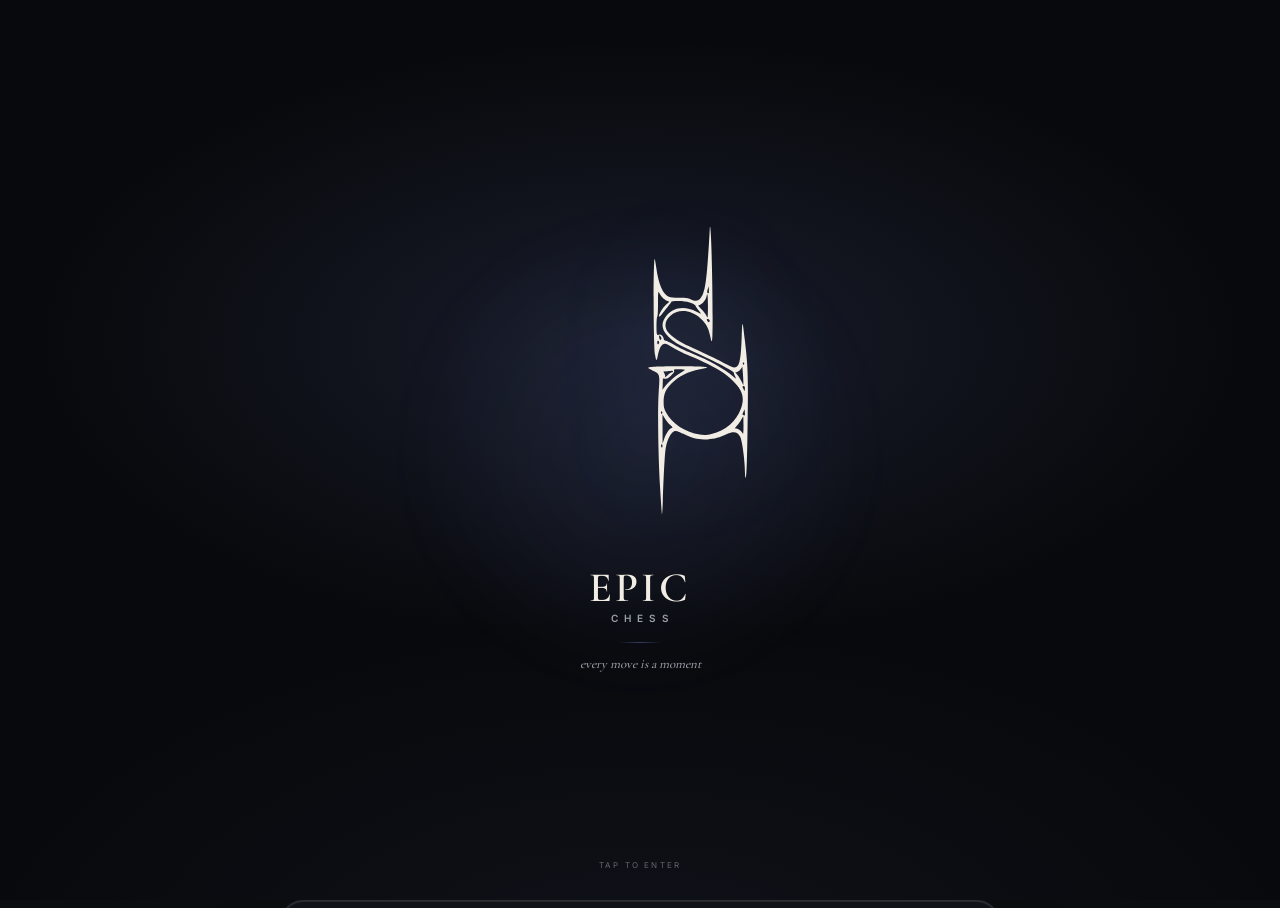
==== dist/agent-chess.html @ 85e79768 "EPIC Chess: Vitrine Glass stage, defensive WebView, repo-source CI" ====
<!doctype html>
<html lang="en" data-board="vitrine">
<head>
<meta charset="utf-8">
<meta name="viewport" content="width=device-width, initial-scale=1, viewport-fit=cover, user-scalable=no">
<meta name="theme-color" content="#0b0d10">
<meta name="description" content="EPIC Chess — a cinematic chess stage.">
<title>EPIC Chess</title>
<link rel="icon" href="data:image/svg+xml,%3Csvg xmlns='http://www.w3.org/2000/svg' viewBox='0 0 64 64'%3E%3Crect width='64' height='64' rx='16' fill='%230b0d10'/%3E%3Cpath d='M44 8c-8-2-15 2-19 9l-4 8-7 4c-3 2-4 6-2 9l3 5 6-2 1 10h8l-1-8 6 3 4 5h8l-3-11c5-4 8-10 7-17L49 9z' fill='%238aa2ff'/%3E%3C/svg%3E">
<style>
/* Agent Chess — Vitrine Glass
 * A cinematic chess stage. The board is content; everything else is glass
 * instrumentation floating above it. No wood-and-felt skeuomorphism.
 */
/* Self-hosted variable fonts — works offline inside the APK WebView. */
@font-face {
  font-family: 'Cormorant Garamond';
  font-style: normal;
  font-weight: 500 700;
  font-display: swap;
  src: url('[data-uri]') format('woff2');
}
@font-face {
  font-family: 'Inter';
  font-style: normal;
  font-weight: 400 700;
  font-display: swap;
  src: url('[data-uri]') format('woff2');
}

:root {
  --base: #0b0d10;
  --surface: #15181d;
  --elevated: #1e2229;
  --pearl: #f2ede4;
  --muted: #9aa0a8;
  --accent: #8aa2ff;
  --accent-soft: rgba(138, 162, 255, 0.16);
  --accent-line: rgba(138, 162, 255, 0.34);
  --board-light: #d8d4cb;
  --board-dark: #2b3038;
  --piece-shadow: rgba(0, 0, 0, 0.45);
  --glass: rgba(24, 28, 35, 0.62);
  --glass-line: rgba(255, 255, 255, 0.09);
  --glass-hi: rgba(255, 255, 255, 0.16);
  --sans: 'Inter', system-ui, -apple-system, 'Segoe UI', sans-serif;
  --serif: 'Cormorant Garamond', Georgia, 'Times New Roman', serif;
  --sp: 8px;
  --r: 14px;
  --ease-glass: cubic-bezier(0.2, 0.8, 0.2, 1);
  --ease-piece: cubic-bezier(0.22, 0.61, 0.36, 1);
  --ease-cam: cubic-bezier(0.65, 0, 0.35, 1);
  --safe-t: env(safe-area-inset-top, 0px);
  --safe-b: env(safe-area-inset-bottom, 0px);
}

[data-board='obsidian'] {
  --base: #080a0c;
  --surface: #12151a;
  --elevated: #1b2027;
  --accent: #d8c39a;
  --accent-soft: rgba(216, 195, 154, 0.14);
  --accent-line: rgba(216, 195, 154, 0.32);
  --board-light: #cfc6b4;
  --board-dark: #242a30;
}

[data-board='aurora'] {
  --base: #080d0f;
  --surface: #111a1b;
  --elevated: #182425;
  --accent: #7fd8c4;
  --accent-soft: rgba(127, 216, 196, 0.14);
  --accent-line: rgba(127, 216, 196, 0.32);
  --board-light: #cfd4c8;
  --board-dark: #203034;
}

* { box-sizing: border-box; }
[hidden] { display: none !important; }

html, body { height: 100%; }

body {
  margin: 0;
  min-height: 100svh;
  background: var(--base);
  color: var(--pearl);
  font-family: var(--sans);
  font-size: 14px;
  line-height: 1.45;
  -webkit-font-smoothing: antialiased;
  -webkit-tap-highlight-color: transparent;
  overflow-x: hidden;
}

button { font: inherit; color: inherit; cursor: pointer; }

button:focus-visible,
[role='gridcell']:focus-visible {
  outline: 2px solid var(--accent);
  outline-offset: 2px;
}

/* ------------------------------------------------------------ atmosphere */

.ambient {
  position: fixed;
  inset: 0;
  z-index: 0;
  pointer-events: none;
  background:
    radial-gradient(80% 55% at 50% -10%, var(--accent-soft), transparent 70%),
    radial-gradient(60% 50% at 85% 100%, rgba(138, 162, 255, 0.07), transparent 70%),
    linear-gradient(180deg, var(--base), #080a0c 70%);
}

.vitrine-grain {
  position: fixed;
  inset: 0;
  z-index: 1;
  pointer-events: none;
  opacity: 0.16;
  background-image: url("data:image/svg+xml,%3Csvg xmlns='http://www.w3.org/2000/svg' width='160' height='160'%3E%3Cfilter id='n'%3E%3CfeTurbulence type='fractalNoise' baseFrequency='.9' numOctaves='3' stitchTiles='stitch'/%3E%3C/filter%3E%3Crect width='160' height='160' filter='url(%23n)' opacity='.22'/%3E%3C/svg%3E");
  mix-blend-mode: soft-light;
}

.embers { position: fixed; inset: 0; z-index: 2; overflow: hidden; pointer-events: none; }
.embers i {
  position: absolute;
  bottom: -14px;
  width: 2px;
  height: 2px;
  border-radius: 50%;
  background: var(--accent);
  box-shadow: 0 0 10px 2px var(--accent-soft);
  opacity: 0;
  animation: ember-rise linear infinite;
}
@keyframes ember-rise {
  0% { opacity: 0; transform: translate3d(0, 0, 0) scale(0.5); }
  14% { opacity: 0.6; }
  72% { opacity: 0.3; }
  100% { opacity: 0; transform: translate3d(var(--drift, 24px), -104vh, 0) scale(1.2); }
}

/* ------------------------------------------------------------------ shell */

.shell {
  position: relative;
  z-index: 3;
  width: 100%;
  max-width: 720px;
  min-height: 100svh;
  margin: 0 auto;
  padding: calc(var(--safe-t) + 10px) 12px calc(var(--safe-b) + 14px);
  display: flex;
  flex-direction: column;
  gap: 10px;
}

.topbar {
  display: flex;
  align-items: center;
  justify-content: space-between;
  min-height: 34px;
}

.brand { display: flex; align-items: center; gap: 8px; opacity: 0.9; }
.brand-mark { width: 20px; height: 20px; fill: var(--accent); filter: drop-shadow(0 0 8px var(--accent-soft)); }
.brand span {
  font-family: var(--serif);
  font-size: 15px;
  font-weight: 600;
  letter-spacing: 0.16em;
}
.brand em { font-style: normal; color: var(--accent); }

.top-actions { display: flex; gap: 6px; }

.icon-btn {
  width: 36px;
  height: 36px;
  display: grid;
  place-items: center;
  border-radius: 12px;
  border: 1px solid var(--glass-line);
  background: var(--glass);
  backdrop-filter: blur(18px) saturate(120%);
  -webkit-backdrop-filter: blur(18px) saturate(120%);
  transition: border-color 0.2s var(--ease-glass), transform 0.12s var(--ease-glass);
}
.icon-btn:active { transform: scale(0.94); }
.icon-btn svg { width: 18px; height: 18px; fill: none; stroke: currentColor; stroke-width: 1.6; stroke-linecap: round; stroke-linejoin: round; }
.icon-btn svg path:first-child { fill: currentColor; stroke: none; }
.icon-btn.off { color: var(--muted); }
.icon-btn.off .wave { display: none; }

.layout {
  display: flex;
  flex: 1;
  flex-direction: column;
  justify-content: center;
  gap: 10px;
}
.play { display: flex; flex-direction: column; gap: 8px; min-width: 0; }

/* ------------------------------------------------------------ player bars */

.player-bar {
  display: flex;
  align-items: center;
  gap: 9px;
  min-height: 42px;
  padding: 5px 10px;
  border-radius: 14px;
  border: 1px solid var(--glass-line);
  background: var(--glass);
  backdrop-filter: blur(18px) saturate(120%);
  -webkit-backdrop-filter: blur(18px) saturate(120%);
  box-shadow: inset 0 1px 0 var(--glass-hi), 0 8px 24px -18px #000;
}

.avatar {
  width: 28px;
  height: 28px;
  flex: none;
  display: grid;
  place-items: center;
  border-radius: 9px;
  border: 1px solid var(--accent-line);
  background: var(--accent-soft);
  color: var(--accent);
  font-size: 9px;
  font-weight: 700;
  letter-spacing: 0.06em;
}
.avatar.human { border-color: var(--glass-hi); background: rgba(255, 255, 255, 0.05); color: var(--pearl); }

.who { display: flex; flex-direction: column; line-height: 1.2; min-width: 0; }
.who .name { font-size: 12px; font-weight: 600; }
.who .sub { font-size: 10px; color: var(--muted); font-variant-numeric: tabular-nums; }

.captured { display: flex; gap: 2px; margin-left: auto; min-width: 0; }
.captured img { width: 14px; height: 14px; opacity: 0.78; filter: grayscale(0.4); }
.material { font-size: 11px; font-variant-numeric: tabular-nums; color: var(--muted); min-width: 18px; text-align: right; }

/* ------------------------------------------------------------ board stage */

.board-stage {
  position: relative;
  width: 100%;
  aspect-ratio: 1;
  isolation: isolate;
  border-radius: 20px;
  transform-origin: center center;
  transition: transform 520ms var(--ease-cam), filter 520ms var(--ease-cam);
}
.board-stage.pov {
  transform: scale(1.055);
  filter: drop-shadow(0 0 34px var(--accent-soft));
}

.board-plinth {
  position: absolute;
  inset: -8px;
  z-index: -1;
  border-radius: 26px;
  background: linear-gradient(155deg, rgba(255, 255, 255, 0.06), rgba(0, 0, 0, 0.5));
  border: 1px solid var(--glass-line);
  box-shadow:
    inset 0 1px 0 var(--glass-hi),
    0 26px 60px -28px rgba(0, 0, 0, 0.95),
    0 0 90px -50px var(--accent);
}

.board {
  position: absolute;
  inset: 0;
  z-index: 1;
  border-radius: 14px;
  overflow: hidden;
  background: var(--board-dark);
  box-shadow:
    inset 0 0 0 1px rgba(255, 255, 255, 0.07),
    inset 0 8px 24px -14px rgba(0, 0, 0, 0.7);
  touch-action: none;
  user-select: none;
}

.squares, .pieces { position: absolute; inset: 0; }
.pieces { z-index: 2; pointer-events: none; }

.sq {
  position: absolute;
  top: calc((var(--row, 0)) * 12.5%);
  left: 0;
  width: 12.5%;
  height: 12.5%;
  display: grid;
  place-items: center;
}
/* board.js appends squares in visual order; layout via flex-free absolute grid */
.squares { display: grid; grid-template-columns: repeat(8, 1fr); grid-template-rows: repeat(8, 1fr); }
.sq { position: relative; top: auto; left: auto; width: 100%; height: 100%; }

.sq.light { background: var(--board-light); }
.sq.dark { background: var(--board-dark); }
.sq.light, .sq.dark { box-shadow: inset 0 0 0 0.5px rgba(0, 0, 0, 0.08); }

.sq .coord {
  position: absolute;
  font-size: clamp(7px, 2vw, 10px);
  font-weight: 600;
  font-variant-numeric: tabular-nums;
  letter-spacing: 0.02em;
  opacity: 0.62;
  pointer-events: none;
}
.sq.light .coord { color: #3b4148; }
.sq.dark .coord { color: #d8d4cb; }
.coord-file { bottom: 3px; right: 4px; }
.coord-rank { top: 3px; left: 4px; }
.board.no-coords .coord { display: none; }

.sq.last::after {
  content: '';
  position: absolute;
  inset: 0;
  background: var(--accent-soft);
  box-shadow: inset 0 0 0 1px var(--accent-line);
}
.sq.selected::after {
  content: '';
  position: absolute;
  inset: 5%;
  border-radius: 6px;
  background: rgba(138, 162, 255, 0.22);
  box-shadow: inset 0 0 0 1.5px var(--accent), 0 0 20px var(--accent-soft);
}
.sq.target::before {
  content: '';
  position: absolute;
  width: 26%;
  height: 26%;
  border-radius: 50%;
  background: rgba(138, 162, 255, 0.55);
  box-shadow: 0 0 14px var(--accent-soft);
}
.sq.target.capture::before {
  width: 78%;
  height: 78%;
  border-radius: 50%;
  background: transparent;
  box-shadow: inset 0 0 0 3px rgba(138, 162, 255, 0.7);
}
.sq.check::after {
  content: '';
  position: absolute;
  inset: 0;
  background: radial-gradient(circle, rgba(229, 72, 77, 0.72), rgba(229, 72, 77, 0.12) 70%);
  animation: check-pulse 1.1s ease-in-out infinite alternate;
}
@keyframes check-pulse { from { opacity: 0.55; } to { opacity: 1; } }
.sq.hint::before {
  content: '';
  position: absolute;
  inset: 2%;
  border-radius: 8px;
  box-shadow: inset 0 0 0 2px rgba(242, 237, 228, 0.68);
  animation: hint-glow 1.4s ease-in-out infinite alternate;
}
@keyframes hint-glow { from { opacity: 0.3; } to { opacity: 1; } }

.piece {
  position: absolute;
  top: 0;
  left: 0;
  width: 12.5%;
  height: 12.5%;
  display: grid;
  place-items: center;
  transform: translate(calc(var(--x) * 100%), calc(var(--y) * 100%));
  transition: transform 620ms var(--ease-piece);
  will-change: transform;
  pointer-events: none;
}
.piece img {
  width: 92%;
  height: 92%;
  object-fit: contain;
  filter: drop-shadow(0 7px 9px var(--piece-shadow));
  transition: filter 620ms var(--ease-piece), transform 620ms var(--ease-piece);
}
.piece.black img { filter: drop-shadow(0 7px 9px var(--piece-shadow)) brightness(0.92); }
.board.interactive .piece { pointer-events: none; }
.piece.dragging {
  transition: none;
  transform: translate(calc(var(--x) * 100%), calc(var(--y) * 100%)) scale(1.16);
  z-index: 10;
}
.piece.dragging img { filter: drop-shadow(0 18px 20px rgba(0, 0, 0, 0.7)) brightness(1.12); }
.board.dragging { cursor: grabbing; }

.board-shine {
  position: absolute;
  inset: 0;
  z-index: 5;
  pointer-events: none;
  border-radius: 14px;
  background: linear-gradient(145deg, rgba(255, 255, 255, 0.07), transparent 34%, transparent 68%, rgba(0, 0, 0, 0.16));
  box-shadow: inset 0 1px 0 rgba(255, 255, 255, 0.12);
}

/* -------------------------------------------------------- cinematic layer */

.speedlines {
  position: absolute;
  inset: -30%;
  z-index: 7;
  pointer-events: none;
  opacity: 0;
  background: repeating-conic-gradient(from 0deg at 50% 50%,
    transparent 0deg 3deg, rgba(255, 255, 255, 0.13) 3.4deg 3.8deg, transparent 4.2deg 8deg);
  mask-image: radial-gradient(circle, transparent 26%, #000 60%, transparent 78%);
  -webkit-mask-image: radial-gradient(circle, transparent 26%, #000 60%, transparent 78%);
}
.board-stage.fx-speed .speedlines { animation: speed-lines 420ms var(--ease-cam) both; }
@keyframes speed-lines {
  0% { opacity: 0; transform: scale(1.5) rotate(-6deg); }
  22% { opacity: 0.85; }
  100% { opacity: 0; transform: scale(1) rotate(0deg); }
}

.impact {
  position: absolute;
  inset: 0;
  z-index: 8;
  pointer-events: none;
  opacity: 0;
  border-radius: 14px;
  background: #fff;
  mix-blend-mode: difference;
}
.board-stage.fx-impact .impact { animation: impact-frame 190ms steps(1) both; }
@keyframes impact-frame {
  0% { opacity: 0; }
  8% { opacity: 1; }
  20% { opacity: 1; }
  28% { opacity: 0; }
  100% { opacity: 0; }
}

.pov-lens {
  position: absolute;
  inset: 0;
  z-index: 6;
  pointer-events: none;
  opacity: 0;
  border-radius: 14px;
  box-shadow: inset 0 0 90px 22px rgba(8, 10, 12, 0.78);
  transition: opacity 420ms var(--ease-cam);
}
.board-stage.pov .pov-lens { opacity: 1; }
.pov-arrow {
  position: absolute;
  left: 50%;
  bottom: 12%;
  width: 20px;
  height: 20px;
  border-right: 2px solid var(--accent);
  border-bottom: 2px solid var(--accent);
  transform: translateX(-50%) rotate(var(--pov-angle, 45deg));
  opacity: 0;
  filter: drop-shadow(0 0 8px var(--accent));
}
.board-stage.pov .pov-arrow { animation: pov-arrow 1.4s ease-in-out infinite; }
@keyframes pov-arrow {
  0%, 100% { opacity: 0; transform: translate(-50%, 6px) rotate(var(--pov-angle, 45deg)); }
  50% { opacity: 0.9; transform: translate(-50%, 0) rotate(var(--pov-angle, 45deg)); }
}

.board-stage.fx-shake { animation: fx-shake 300ms cubic-bezier(0.36, 0.07, 0.19, 0.97); }
@keyframes fx-shake {
  10%, 90% { transform: translate3d(calc(var(--shake, 6px) * -0.3), 1px, 0); }
  20%, 80% { transform: translate3d(calc(var(--shake, 6px) * 0.5), -2px, 0); }
  30%, 50%, 70% { transform: translate3d(calc(var(--shake, 6px) * -0.75), 2px, 0); }
  40%, 60% { transform: translate3d(var(--shake, 6px), -1px, 0); }
}

.board-stage::after {
  content: '';
  position: absolute;
  inset: 0;
  z-index: 9;
  pointer-events: none;
  border-radius: 14px;
  opacity: 0;
}
.board-stage.fx-flash::after {
  background: radial-gradient(circle at 50% 50%, rgba(242, 237, 228, 0.44), rgba(138, 162, 255, 0.14) 48%, transparent 74%);
  animation: fx-flash 460ms ease-out;
}
.board-stage.fx-flash-red::after {
  background: radial-gradient(circle at 50% 50%, rgba(229, 72, 77, 0.34), rgba(229, 72, 77, 0.1) 52%, transparent 78%);
  animation: fx-flash 520ms ease-out;
}
@keyframes fx-flash { 0% { opacity: 0.92; } 100% { opacity: 0; } }

.fx-canvas { position: absolute; inset: 0; z-index: 8; pointer-events: none; }

.fx-stamp {
  position: absolute;
  left: 50%;
  top: 50%;
  z-index: 10;
  transform: translate(-50%, -50%);
  font-family: var(--serif);
  font-size: clamp(26px, 11vw, 66px);
  font-weight: 700;
  letter-spacing: 0.1em;
  color: #fff;
  text-shadow: 0 0 24px var(--accent), 0 0 60px rgba(138, 162, 255, 0.5), 0 8px 22px #000;
  pointer-events: none;
  white-space: nowrap;
  animation: fx-stamp 1.5s cubic-bezier(0.16, 0.9, 0.24, 1) forwards;
}
.fx-stamp.check { color: #ffd9d9; text-shadow: 0 0 24px #e5484d, 0 8px 22px #000; }
.fx-stamp.mate { font-size: clamp(22px, 8.8vw, 54px); }
@keyframes fx-stamp {
  0% { opacity: 0; transform: translate(-50%, -50%) scale(1.7); filter: blur(7px); }
  16% { opacity: 1; transform: translate(-50%, -50%) scale(0.96); filter: blur(0); }
  26% { transform: translate(-50%, -50%) scale(1.02); }
  72% { opacity: 1; }
  100% { opacity: 0; transform: translate(-50%, -54%) scale(1); }
}

.quip {
  position: absolute;
  left: 50%;
  bottom: 13px;
  z-index: 11;
  transform: translate(-50%, 8px);
  max-width: 84%;
  padding: 6px 12px;
  border-radius: 10px;
  border: 1px solid var(--glass-line);
  background: rgba(8, 10, 12, 0.76);
  backdrop-filter: blur(14px);
  -webkit-backdrop-filter: blur(14px);
  color: var(--pearl);
  font-family: var(--serif);
  font-style: italic;
  font-size: 13px;
  text-align: center;
  opacity: 0;
  pointer-events: none;
  transition: opacity 0.18s, transform 0.18s;
}
.quip.show { opacity: 1; transform: translate(-50%, 0); }

.subtitle-rail {
  position: fixed;
  left: 50%;
  bottom: calc(var(--safe-b) + 10px);
  z-index: 90;
  transform: translateX(-50%);
  width: min(92vw, 640px);
  min-height: 0;
  padding: 0;
  border-radius: 12px;
  text-align: center;
  font-family: var(--serif);
  font-size: 14px;
  letter-spacing: 0.01em;
  pointer-events: none;
  opacity: 0;
  transition: opacity 0.25s var(--ease-glass);
}
.subtitle-rail.show {
  opacity: 1;
  padding: 8px 14px;
  background: rgba(8, 10, 12, 0.8);
  border: 1px solid var(--glass-line);
  backdrop-filter: blur(18px);
  -webkit-backdrop-filter: blur(18px);
}

/* --------------------------------------------------------- status/control */

.status-row {
  display: flex;
  align-items: center;
  justify-content: space-between;
  gap: 8px;
  padding: 0 2px;
}
.status {
  font-family: var(--serif);
  font-size: 17px;
  font-weight: 600;
  letter-spacing: 0.01em;
}
.engine-chip {
  font-size: 10px;
  color: var(--muted);
  font-variant-numeric: tabular-nums;
  letter-spacing: 0.06em;
  text-transform: uppercase;
}

.controls {
  display: grid;
  grid-auto-flow: column;
  grid-auto-columns: 1fr;
  gap: 5px;
  padding: 5px;
  border-radius: 17px;
  border: 1px solid var(--glass-line);
  background: var(--glass);
  backdrop-filter: blur(18px) saturate(120%);
  -webkit-backdrop-filter: blur(18px) saturate(120%);
  box-shadow: inset 0 1px 0 var(--glass-hi);
}
.ctl {
  min-height: 48px;
  display: flex;
  flex-direction: column;
  align-items: center;
  justify-content: center;
  gap: 3px;
  border: 0;
  border-radius: 12px;
  background: transparent;
  color: var(--muted);
  transition: background 0.2s var(--ease-glass), color 0.2s var(--ease-glass), transform 0.12s var(--ease-glass);
}
.ctl svg { width: 19px; height: 19px; fill: none; stroke: currentColor; stroke-width: 1.7; stroke-linecap: round; stroke-linejoin: round; }
.ctl span { font-size: 9.5px; font-weight: 600; letter-spacing: 0.06em; text-transform: uppercase; }
.ctl:active { transform: scale(0.95); }
.ctl:hover, .ctl:focus-visible { background: rgba(255, 255, 255, 0.06); color: var(--pearl); }
.ctl.mode { color: var(--accent); }
.ctl.play { color: var(--accent); background: var(--accent-soft); }
.ctl.hidden { display: none; }

/* --------------------------------------------------------------- moves */

.panel {
  position: relative;
  border-radius: 18px;
  border: 1px solid var(--glass-line);
  background: var(--glass);
  backdrop-filter: blur(18px) saturate(120%);
  -webkit-backdrop-filter: blur(18px) saturate(120%);
  box-shadow: inset 0 1px 0 var(--glass-hi);
  overflow: hidden;
}
.panel-handle {
  width: 100%;
  min-height: 40px;
  display: flex;
  align-items: center;
  gap: 9px;
  padding: 8px 14px;
  border: 0;
  background: transparent;
  color: var(--muted);
}
.handle-bar { width: 20px; height: 2px; border-radius: 2px; background: var(--glass-hi); }
.handle-label { font-size: 10px; font-weight: 700; letter-spacing: 0.16em; }
.handle-count { margin-left: auto; font-size: 10px; font-variant-numeric: tabular-nums; }
.panel-body {
  max-height: 320px;
  opacity: 1;
  overflow: hidden;
  transition: max-height 420ms var(--ease-glass), opacity 240ms var(--ease-glass), padding 420ms var(--ease-glass);
}
.panel.collapsed .panel-body { max-height: 0; opacity: 0; }

.panel-head {
  display: flex;
  align-items: center;
  justify-content: space-between;
  padding: 4px 14px 8px;
}
.panel-head h2 { margin: 0; font-family: var(--serif); font-size: 19px; font-weight: 600; }
.panel-head-actions { display: flex; gap: 6px; }
.ghost {
  border: 1px solid var(--glass-line);
  border-radius: 9px;
  background: rgba(255, 255, 255, 0.03);
  color: var(--muted);
  padding: 5px 10px;
  font-size: 10px;
  letter-spacing: 0.08em;
  text-transform: uppercase;
}
.ghost:active { transform: scale(0.95); }

.move-list-wrap { position: relative; padding: 0 14px; }
.move-list {
  list-style: none;
  margin: 0;
  padding: 0;
  max-height: 150px;
  overflow-y: auto;
  display: flex;
  flex-wrap: wrap;
  gap: 4px 10px;
  font-variant-numeric: tabular-nums;
}
.move-list li { display: flex; gap: 5px; align-items: baseline; font-size: 12px; }
.move-list .num { color: var(--muted); font-size: 10px; }
.move-list button {
  border: 0;
  background: transparent;
  padding: 3px 5px;
  border-radius: 6px;
  font-weight: 600;
  transition: background 0.16s, color 0.16s;
}
.move-list button:hover, .move-list button.current { background: var(--accent-soft); color: var(--accent); }
.move-empty {
  position: absolute;
  inset: 0;
  display: flex;
  flex-direction: column;
  align-items: center;
  justify-content: center;
  gap: 2px;
  text-align: center;
  color: var(--muted);
}
.move-empty[hidden] { display: none; }
.move-empty small { font-size: 11px; opacity: 0.75; }

.panel-foot { padding: 10px 14px 14px; display: flex; flex-direction: column; gap: 8px; }
.eval-row { display: flex; align-items: center; gap: 9px; }
.eval-row .label { font-size: 10px; letter-spacing: 0.12em; text-transform: uppercase; color: var(--muted); }
.eval-bar { position: relative; flex: 1; height: 4px; border-radius: 4px; background: rgba(255, 255, 255, 0.08); overflow: hidden; }
.eval-fill { position: absolute; top: 0; bottom: 0; left: 50%; width: 0; background: var(--accent); transition: width 0.45s var(--ease-glass), left 0.45s var(--ease-glass); }
.eval-mid { position: absolute; left: 50%; top: -2px; width: 1px; height: 8px; background: rgba(255, 255, 255, 0.4); }
.eval-num { font-size: 11px; font-variant-numeric: tabular-nums; min-width: 38px; text-align: right; }
.engine-row { display: flex; justify-content: space-between; font-size: 9.5px; color: var(--muted); font-variant-numeric: tabular-nums; letter-spacing: 0.04em; }
.meta-row { display: flex; justify-content: space-between; font-size: 10px; color: var(--muted); }

/* ---------------------------------------------------------------- modals */

#modal-root:empty { display: none; }
.modal-scrim {
  position: fixed;
  inset: 0;
  z-index: 100;
  display: grid;
  place-items: center;
  padding: 18px;
  background: rgba(5, 7, 9, 0.68);
  backdrop-filter: blur(12px);
  -webkit-backdrop-filter: blur(12px);
  animation: fade-in 0.24s var(--ease-glass);
}
.modal {
  width: min(100%, 420px);
  max-height: min(84svh, 680px);
  overflow-y: auto;
  padding: 18px;
  border-radius: 22px;
  border: 1px solid var(--glass-line);
  background: linear-gradient(160deg, rgba(30, 34, 41, 0.92), rgba(15, 18, 22, 0.94));
  box-shadow: inset 0 1px 0 var(--glass-hi), 0 40px 90px -30px #000;
  animation: modal-in 0.42s var(--ease-glass);
}
@keyframes fade-in { from { opacity: 0; } to { opacity: 1; } }
@keyframes modal-in { from { opacity: 0; transform: translateY(18px) scale(0.97); } to { opacity: 1; transform: none; } }

.modal-head { display: flex; align-items: center; justify-content: space-between; margin-bottom: 14px; }
.modal-head h3 { margin: 0; font-family: var(--serif); font-size: 27px; font-weight: 600; letter-spacing: 0.01em; }
.modal-head .icon-btn { width: 32px; height: 32px; }
.modal p { margin: 0 0 12px; color: var(--muted); font-size: 12px; }
.modal h4 { margin: 16px 0 8px; font-size: 10px; letter-spacing: 0.16em; text-transform: uppercase; color: var(--muted); }

.field { margin: 14px 0; }
.field-label {
  display: block;
  margin-bottom: 8px;
  font-size: 10px;
  font-weight: 700;
  letter-spacing: 0.16em;
  text-transform: uppercase;
  color: var(--muted);
}
.segmented {
  display: grid;
  grid-auto-flow: column;
  grid-auto-columns: 1fr;
  gap: 5px;
  padding: 4px;
  border-radius: 13px;
  border: 1px solid var(--glass-line);
  background: rgba(255, 255, 255, 0.04);
}
.segmented button {
  min-height: 38px;
  border: 0;
  border-radius: 9px;
  background: transparent;
  color: var(--muted);
  font-size: 11px;
  font-weight: 600;
  transition: background 0.22s var(--ease-glass), color 0.22s;
}
.segmented button:active { transform: scale(0.96); }
.segmented button.active {
  background: var(--accent-soft);
  color: var(--accent);
  box-shadow: inset 0 0 0 1px var(--accent-line);
}

.theme-grid { display: grid; grid-template-columns: repeat(3, 1fr); gap: 7px; }
.theme-swatch {
  display: flex;
  flex-direction: column;
  align-items: center;
  gap: 6px;
  padding: 10px 5px;
  border-radius: 12px;
  border: 1px solid var(--glass-line);
  background: rgba(255, 255, 255, 0.025);
  color: var(--muted);
  font-size: 10px;
  transition: border-color 0.2s, background 0.2s;
}
.theme-swatch.active { border-color: var(--accent); background: var(--accent-soft); color: var(--pearl); }
.theme-swatch .swatch {
  width: 30px;
  height: 30px;
  border-radius: 50%;
  border: 1px solid var(--glass-hi);
  box-shadow: inset 0 1px 0 rgba(255, 255, 255, 0.2);
}
.swatch.vitrine { background: linear-gradient(135deg, #d8d4cb 50%, #2b3038 50%); }
.swatch.obsidian { background: linear-gradient(135deg, #cfc6b4 50%, #242a30 50%); }
.swatch.aurora { background: linear-gradient(135deg, #cfd4c8 50%, #203034 50%); }

.result-hero { text-align: center; padding: 18px 0 8px; }
.result-kicker { font-size: 10px; letter-spacing: 0.2em; text-transform: uppercase; color: var(--accent); }
.result-hero h3 { margin: 6px 0; font-family: var(--serif); font-size: 40px; font-weight: 600; }
.result-hero p { margin: 0; }
.btn.ghost { background: rgba(255, 255, 255, 0.04); color: var(--pearl); }

.choice-grid { display: grid; gap: 8px; }
.choice {
  width: 100%;
  text-align: left;
  padding: 12px 14px;
  border-radius: 14px;
  border: 1px solid var(--glass-line);
  background: rgba(255, 255, 255, 0.025);
  transition: border-color 0.2s, background 0.2s, transform 0.12s;
}
.choice:hover { border-color: var(--accent-line); background: var(--accent-soft); }
.choice:active { transform: scale(0.985); }
.choice strong { display: block; font-family: var(--serif); font-size: 18px; font-weight: 600; }
.choice small { display: block; color: var(--muted); font-size: 11px; }
.choice.selected { border-color: var(--accent); background: var(--accent-soft); }
.choice.locked { opacity: 0.48; cursor: not-allowed; }
.choice.locked small { color: var(--accent); }

.seg { display: grid; grid-auto-flow: column; grid-auto-columns: 1fr; gap: 5px; padding: 4px; border-radius: 12px; background: rgba(255, 255, 255, 0.04); border: 1px solid var(--glass-line); }
.seg button { min-height: 36px; border: 0; border-radius: 9px; background: transparent; color: var(--muted); font-size: 11px; }
.seg button.active { background: var(--accent-soft); color: var(--accent); box-shadow: inset 0 0 0 1px var(--accent-line); }

.setting-row { display: flex; align-items: center; justify-content: space-between; gap: 12px; padding: 11px 0; border-bottom: 1px solid rgba(255, 255, 255, 0.05); }
.setting-row:last-child { border-bottom: 0; }
.setting-row strong { display: block; font-size: 13px; font-weight: 600; }
.setting-row small { display: block; color: var(--muted); font-size: 11px; }
.switch { width: 44px; height: 26px; flex: none; border-radius: 99px; border: 1px solid var(--glass-line); background: rgba(255, 255, 255, 0.06); padding: 3px; transition: background 0.24s var(--ease-glass); }
.switch i { display: block; width: 18px; height: 18px; border-radius: 50%; background: var(--muted); transition: transform 0.24s var(--ease-glass), background 0.24s; }
.switch.on { background: var(--accent-soft); border-color: var(--accent-line); }
.switch.on i { transform: translateX(18px); background: var(--accent); }

.modal-actions { display: flex; gap: 8px; margin-top: 16px; }
.btn {
  flex: 1;
  min-height: 44px;
  border-radius: 12px;
  border: 1px solid var(--glass-line);
  background: rgba(255, 255, 255, 0.04);
  color: var(--pearl);
  font-size: 12px;
  font-weight: 600;
  letter-spacing: 0.04em;
  transition: transform 0.12s, background 0.2s;
}
.btn:active { transform: scale(0.97); }
.btn.primary { background: var(--accent); border-color: var(--accent); color: #0b0d10; }
.btn:disabled { opacity: 0.45; cursor: not-allowed; }

.import-box {
  width: 100%;
  min-height: 92px;
  resize: vertical;
  padding: 12px;
  border-radius: 12px;
  border: 1px solid var(--glass-line);
  background: rgba(0, 0, 0, 0.24);
  color: var(--pearl);
  font-family: ui-monospace, SFMono-Regular, Menlo, monospace;
  font-size: 11px;
}
.import-box::placeholder { color: var(--muted); }
.modal-error { margin-top: 8px; color: #ff9c9c; font-size: 11px; min-height: 14px; }

/* --------------------------------------------------------------- splash */

.splash {
  position: fixed;
  inset: 0;
  z-index: 300;
  display: grid;
  place-items: center;
  background:
    radial-gradient(70% 50% at 50% 42%, var(--accent-soft), transparent 68%),
    radial-gradient(90% 70% at 50% 110%, rgba(138, 162, 255, 0.08), transparent 60%),
    var(--base);
  transition: opacity 0.55s var(--ease-glass), visibility 0.55s;
}
.splash.hide { opacity: 0; visibility: hidden; pointer-events: none; }
.splash-inner { display: flex; flex-direction: column; align-items: center; gap: 12px; padding: 20px; text-align: center; }
.splash-mark {
  width: 104px;
  height: 104px;
  display: grid;
  place-items: center;
  border-radius: 30px;
  border: 1px solid var(--glass-hi);
  background: linear-gradient(150deg, rgba(255, 255, 255, 0.14), rgba(138, 162, 255, 0.08));
  backdrop-filter: blur(18px);
  -webkit-backdrop-filter: blur(18px);
  box-shadow: inset 0 1px 0 rgba(255, 255, 255, 0.24), 0 30px 70px -24px var(--accent);
  animation: splash-mark 1.5s cubic-bezier(0.16, 0.9, 0.24, 1) both;
}
.splash-mark svg { width: 62px; height: 62px; fill: var(--accent); filter: drop-shadow(0 0 18px var(--accent-soft)); }
.splash-mark .eye { fill: var(--base); }
@keyframes splash-mark {
  0% { opacity: 0; transform: scale(0.55) rotate(-9deg); filter: blur(9px); }
  55% { opacity: 1; transform: scale(1.06) rotate(1deg); filter: blur(0); }
  100% { opacity: 1; transform: scale(1) rotate(0); }
}
.splash-word {
  font-family: var(--serif);
  font-size: clamp(26px, 8vw, 38px);
  font-weight: 600;
  letter-spacing: 0.18em;
  animation: splash-up 0.7s 0.28s var(--ease-glass) both;
}
.splash-word em { font-style: normal; color: var(--accent); }
.splash-rule { width: 84px; height: 1px; background: linear-gradient(90deg, transparent, var(--accent), transparent); animation: splash-up 0.7s 0.36s var(--ease-glass) both; }
.splash-sub { font-size: 10px; letter-spacing: 0.2em; text-transform: uppercase; color: var(--muted); animation: splash-up 0.7s 0.44s var(--ease-glass) both; }
@keyframes splash-up { from { opacity: 0; transform: translateY(10px); } to { opacity: 1; transform: none; } }

/* --------------------------------------------------------------- toast */

.toast {
  position: fixed;
  left: 50%;
  bottom: calc(var(--safe-b) + 76px);
  z-index: 200;
  transform: translate(-50%, 10px);
  padding: 9px 16px;
  border-radius: 11px;
  border: 1px solid var(--glass-line);
  background: rgba(8, 10, 12, 0.84);
  backdrop-filter: blur(16px);
  -webkit-backdrop-filter: blur(16px);
  color: var(--pearl);
  font-size: 12px;
  opacity: 0;
  pointer-events: none;
  transition: opacity 0.2s, transform 0.2s;
}
.toast.show { opacity: 1; transform: translate(-50%, 0); }

/* ---------------------------------------------------------- responsive */

@media (min-width: 560px) {
  .shell { padding-left: 24px; padding-right: 24px; }
  .board-stage { max-width: 520px; margin: 0 auto; width: 100%; }
  .panel-body { max-height: 280px; }
}

@media (max-height: 740px) {
  .player-bar { min-height: 36px; }
  .status { font-size: 15px; }
  .ctl { min-height: 42px; }
  .panel-body { max-height: 220px; }
}

@media (prefers-reduced-motion: reduce) {
  *, *::before, *::after {
    animation-duration: 0.001ms !important;
    animation-iteration-count: 1 !important;
    scroll-behavior: auto !important;
  }
  .piece { transition-duration: 120ms; }
  .board-stage, .board-stage.pov { transform: none; transition: none; }
  .board-stage.fx-shake, .board-stage.fx-speed, .board-stage.fx-impact,
  .board-stage.fx-flash, .board-stage.fx-flash-red { animation: none; }
}

/* ================================================================ STAGE V2
 * The first screen is the board, one status line and one transport pill.
 * Everything else lives in a glass sheet that rises from the bottom.
 */

:root {
  --ease-out: cubic-bezier(0.23, 1, 0.32, 1);
  --ease-in-out: cubic-bezier(0.77, 0, 0.175, 1);
  --ease-sheet: cubic-bezier(0.32, 0.72, 0, 1);
}

.svg-defs { position: absolute; width: 0; height: 0; overflow: hidden; }

.stage {
  position: relative;
  z-index: 3;
  width: 100%;
  max-width: 720px;
  min-height: 100svh;
  margin: 0 auto;
  padding: calc(var(--safe-t) + 6px) 16px calc(var(--safe-b) + 12px);
  display: flex;
  flex-direction: column;
  opacity: 0;
  transform: scale(1.018);
  transition: opacity 900ms var(--ease-out), transform 900ms var(--ease-out);
}
html.stage-in .stage { opacity: 1; transform: none; }

/* ------------------------------------------------------------------ top */

.stage-top {
  display: flex;
  align-items: center;
  justify-content: space-between;
  min-height: 44px;
}
.stage-brand { display: flex; align-items: center; gap: 8px; opacity: 0.86; }
.stage-glyph {
  width: 24px;
  height: 26px;
  fill: var(--pearl);
  filter: drop-shadow(0 0 10px rgba(138, 162, 255, 0.25));
}
.stage-word {
  font-size: 9px;
  font-weight: 600;
  letter-spacing: 0.24em;
  text-transform: uppercase;
  color: var(--muted);
}
.stage-word em {
  font-family: var(--serif);
  font-style: normal;
  font-size: 13px;
  letter-spacing: 0.08em;
  color: var(--pearl);
  margin-left: 2px;
}
.stage-actions { display: flex; gap: 6px; }
.glass-icon {
  width: 36px;
  height: 36px;
  display: grid;
  place-items: center;
  border-radius: 50%;
  border: 1px solid var(--glass-line);
  background: rgba(21, 24, 29, 0.55);
  backdrop-filter: blur(12px) saturate(120%);
  -webkit-backdrop-filter: blur(12px) saturate(120%);
  box-shadow: inset 0 1px 0 var(--glass-hi);
  transition: transform 160ms var(--ease-out), background 160ms var(--ease-out);
}
.glass-icon svg {
  width: 17px;
  height: 17px;
  fill: none;
  stroke: var(--muted);
  stroke-width: 1.6;
  stroke-linecap: round;
  stroke-linejoin: round;
}
.glass-icon:active { transform: scale(0.94); background: rgba(255, 255, 255, 0.07); }

/* ----------------------------------------------------------------- main */

.stage-main {
  flex: 1;
  display: flex;
  flex-direction: column;
  justify-content: center;
  gap: 8px;
  padding: 4px 0 0;
  min-height: 0;
}

.seat {
  min-height: 30px;
  padding: 0 4px;
  border: 0;
  border-radius: 0;
  background: transparent;
  backdrop-filter: none;
  -webkit-backdrop-filter: none;
  box-shadow: none;
}
.seat .avatar {
  width: 24px;
  height: 24px;
  border-radius: 50%;
  font-size: 8px;
  letter-spacing: 0.04em;
}
.seat .who .name { font-size: 11px; font-weight: 600; }
.seat .who .sub { font-size: 9px; letter-spacing: 0.05em; color: var(--muted); }
.seat .captured img { width: 12px; height: 12px; opacity: 0.62; }
.seat .material { font-size: 10px; min-width: 14px; }
.seat.active .name::after {
  content: '';
  display: inline-block;
  width: 4px;
  height: 4px;
  margin-left: 6px;
  border-radius: 50%;
  vertical-align: middle;
  background: var(--accent);
  box-shadow: 0 0 8px var(--accent);
}

.stage .board-stage {
  width: min(92vw, 520px);
  margin: 0 auto;
  border-radius: 16px;
}
.stage .board-plinth {
  inset: -10px;
  border-radius: 26px;
  background: linear-gradient(160deg, rgba(255, 255, 255, 0.07), rgba(0, 0, 0, 0.56));
  border-color: rgba(255, 255, 255, 0.06);
  box-shadow:
    inset 0 1px 0 rgba(255, 255, 255, 0.14),
    0 30px 70px -30px rgba(0, 0, 0, 0.95),
    0 0 100px -50px var(--accent);
}
.stage .board {
  border-radius: 14px;
  box-shadow:
    0 2px 0 rgba(255, 255, 255, 0.05) inset,
    0 18px 40px -24px rgba(0, 0, 0, 0.9);
}

.stage-status {
  display: flex;
  align-items: center;
  justify-content: center;
  gap: 7px;
  min-height: 18px;
  padding: 0 4px;
  color: var(--muted);
  font-size: 8px;
  letter-spacing: 0.16em;
  text-transform: uppercase;
  white-space: nowrap;
}
.stage-status .status {
  font-family: var(--sans);
  font-size: 8px;
  font-weight: 600;
  letter-spacing: 0.16em;
  text-transform: uppercase;
  color: var(--pearl);
}
.stage-status .status.check { color: #ffb4a2; }
.stage-status .status.over { color: var(--pearl); }
.status-dot {
  width: 4px;
  height: 4px;
  flex: none;
  border-radius: 50%;
  background: var(--accent);
  box-shadow: 0 0 8px var(--accent);
}
.status-sep { opacity: 0.35; }
.stage-mode { color: rgba(154, 160, 168, 0.66); }
.stage-mode .mode-dot { margin: 0 4px; opacity: 0.4; }
#meta-level { color: var(--accent); opacity: 0.72; }

/* ----------------------------------------------------------------- foot */

.stage-foot {
  display: flex;
  flex-direction: column;
  align-items: center;
  gap: 7px;
  padding-top: 6px;
}
.moves-hairline {
  display: flex;
  align-items: center;
  gap: 7px;
  padding: 3px 10px;
  border: 0;
  background: transparent;
  color: rgba(154, 160, 168, 0.55);
  font-size: 8px;
  letter-spacing: 0.2em;
  text-transform: uppercase;
  transition: opacity 160ms var(--ease-out);
}
.moves-hairline i { width: 24px; height: 1px; background: rgba(255, 255, 255, 0.14); }
.moves-hairline b { font-weight: 500; color: rgba(154, 160, 168, 0.7); font-variant-numeric: tabular-nums; }
.moves-hairline:active { opacity: 0.55; }

.transport {
  width: min(90vw, 420px);
  display: flex;
  align-items: center;
  gap: 8px;
  padding: 7px;
  border-radius: 999px;
  border: 1px solid var(--glass-line);
  background: rgba(21, 24, 29, 0.72);
  backdrop-filter: blur(18px) saturate(120%);
  -webkit-backdrop-filter: blur(18px) saturate(120%);
  box-shadow:
    inset 0 1px 0 var(--glass-hi),
    0 24px 60px -30px rgba(0, 0, 0, 0.95);
}
.play-btn {
  flex: 1;
  height: 48px;
  display: flex;
  align-items: center;
  justify-content: center;
  gap: 8px;
  border: 0;
  border-radius: 999px;
  background: var(--pearl);
  color: #0b0d10;
  font-size: 11px;
  font-weight: 700;
  letter-spacing: 0.12em;
  text-transform: uppercase;
  box-shadow:
    inset 0 1px 0 rgba(255, 255, 255, 0.75),
    0 6px 18px -10px rgba(0, 0, 0, 0.8);
  transition: transform 160ms var(--ease-out), filter 160ms var(--ease-out);
}
.play-btn svg { width: 15px; height: 15px; fill: currentColor; }
.play-btn:active { transform: scale(0.97); filter: brightness(0.95); }
.pause-btn {
  width: 48px;
  height: 48px;
  flex: none;
  display: grid;
  place-items: center;
  border-radius: 50%;
  border: 1px solid var(--glass-line);
  background: rgba(255, 255, 255, 0.04);
  color: var(--pearl);
  transition: transform 160ms var(--ease-out), background 160ms var(--ease-out);
}
.pause-btn svg { width: 15px; height: 15px; fill: none; stroke: currentColor; stroke-width: 1.8; stroke-linecap: round; }
.pause-btn:active { transform: scale(0.94); background: rgba(255, 255, 255, 0.08); }

/* ---------------------------------------------------------------- moves */

.moves-layer { position: fixed; inset: 0; z-index: 80; pointer-events: none; }
.moves-scrim {
  position: absolute;
  inset: 0;
  z-index: 1;
  background: rgba(5, 7, 9, 0.56);
  opacity: 0;
  pointer-events: none;
  transition: opacity 360ms var(--ease-out);
}
.panel {
  position: absolute;
  left: 50%;
  bottom: 0;
  z-index: 2;
  width: min(100%, 720px);
  max-height: 70svh;
  border-radius: 24px 24px 0 0;
  border: 1px solid var(--glass-line);
  border-bottom: 0;
  background: rgba(18, 21, 26, 0.95);
  backdrop-filter: blur(22px) saturate(120%);
  -webkit-backdrop-filter: blur(22px) saturate(120%);
  box-shadow: inset 0 1px 0 var(--glass-hi), 0 -30px 80px -30px rgba(0, 0, 0, 0.95);
  transform: translate(-50%, 100%);
  transition: transform 520ms var(--ease-sheet);
  pointer-events: auto;
  overflow: hidden;
}
.panel:not(.collapsed) { transform: translate(-50%, 0); }
.moves-layer.open .moves-scrim { opacity: 1; pointer-events: auto; }
.panel.collapsed .panel-body { max-height: none; opacity: 1; }
.panel .panel-handle { min-height: 34px; justify-content: center; gap: 8px; padding: 10px 14px 6px; }
.panel .handle-bar { width: 34px; height: 3px; border-radius: 3px; background: rgba(255, 255, 255, 0.18); }
.panel .handle-label { font-size: 8px; letter-spacing: 0.22em; color: var(--muted); }
.panel .handle-count { margin-left: 0; font-size: 8px; color: var(--accent); }
.panel .panel-body { max-height: 60svh; overflow-y: auto; padding-bottom: calc(var(--safe-b) + 12px); }
.panel .move-list-wrap { padding: 0 16px; }
.panel .move-list { max-height: 42svh; }
.panel .panel-foot { display: none; }

/* ----------------------------------------------------------------- sheets */

.sheet-layer {
  position: fixed;
  inset: 0;
  z-index: 110;
  display: flex;
  align-items: flex-end;
  justify-content: center;
}
.sheet-scrim {
  position: absolute;
  inset: 0;
  background: rgba(5, 7, 9, 0.66);
  backdrop-filter: blur(6px);
  -webkit-backdrop-filter: blur(6px);
  opacity: 0;
  transition: opacity 320ms var(--ease-out);
}
.sheet-layer.open .sheet-scrim { opacity: 1; }
.sheet {
  position: relative;
  z-index: 2;
  width: min(100%, 720px);
  max-height: 88svh;
  overflow-y: auto;
  padding: 10px 18px calc(var(--safe-b) + 20px);
  border-radius: 26px 26px 0 0;
  border: 1px solid var(--glass-line);
  border-bottom: 0;
  background: linear-gradient(170deg, rgba(26, 30, 37, 0.97), rgba(13, 16, 20, 0.98));
  box-shadow: inset 0 1px 0 var(--glass-hi), 0 -40px 100px -30px rgba(0, 0, 0, 0.95);
  transform: translateY(100%);
  transition: transform 520ms var(--ease-sheet);
}
.sheet-layer.open .sheet { transform: translateY(0); }
.sheet-grab { width: 36px; height: 3px; margin: 4px auto 16px; border-radius: 3px; background: rgba(255, 255, 255, 0.18); }
.sheet-head { display: flex; align-items: flex-start; justify-content: space-between; gap: 12px; margin-bottom: 16px; }
.sheet-kicker { font-size: 8px; letter-spacing: 0.24em; text-transform: uppercase; color: var(--accent); }
.sheet-title { margin: 6px 0 0; font-family: var(--serif); font-size: 30px; font-weight: 600; line-height: 1; }
.sheet-sub { margin: 7px 0 0; font-size: 11px; color: var(--muted); }
.sheet-close {
  width: 34px;
  height: 34px;
  flex: none;
  border-radius: 50%;
  border: 1px solid var(--glass-line);
  background: rgba(255, 255, 255, 0.04);
  color: var(--muted);
  font-size: 18px;
  line-height: 1;
  transition: transform 160ms var(--ease-out);
}
.sheet-close:active { transform: scale(0.94); }

.mode-grid { display: grid; grid-template-columns: 1fr 1fr; gap: 8px; }
.mode-card {
  position: relative;
  min-height: 122px;
  padding: 14px;
  border-radius: 18px;
  border: 1px solid var(--glass-line);
  background: linear-gradient(160deg, rgba(255, 255, 255, 0.055), rgba(255, 255, 255, 0.015));
  text-align: left;
  overflow: hidden;
  transition: transform 160ms var(--ease-out), border-color 200ms var(--ease-out), background 200ms var(--ease-out);
}
.mode-card:active { transform: scale(0.98); }
.mode-card .num {
  position: absolute;
  right: 10px;
  top: 7px;
  font-family: var(--serif);
  font-size: 34px;
  line-height: 1;
  color: rgba(255, 255, 255, 0.06);
}
.mode-card .ico { width: 26px; height: 26px; margin-bottom: 16px; color: var(--accent); }
.mode-card .ico svg { width: 100%; height: 100%; fill: none; stroke: currentColor; stroke-width: 1.4; stroke-linecap: round; stroke-linejoin: round; }
.mode-card h3 { margin: 0 0 3px; font-family: var(--serif); font-size: 19px; font-weight: 600; }
.mode-card p { margin: 0; font-size: 8px; letter-spacing: 0.1em; text-transform: uppercase; color: var(--muted); }
.mode-card .tag {
  position: absolute;
  left: 14px;
  bottom: 12px;
  font-size: 8px;
  letter-spacing: 0.16em;
  text-transform: uppercase;
  color: var(--muted);
}
.mode-card.available { border-color: rgba(138, 162, 255, 0.24); background: linear-gradient(160deg, rgba(138, 162, 255, 0.11), rgba(255, 255, 255, 0.015)); }
.mode-card.available .tag { color: var(--accent); }
.mode-card.locked { opacity: 0.52; }
.mode-card.locked .ico { color: var(--muted); }

.pause-primary {
  width: 100%;
  height: 50px;
  margin-top: 4px;
  border: 0;
  border-radius: 999px;
  background: var(--pearl);
  color: #0b0d10;
  font-size: 11px;
  font-weight: 700;
  letter-spacing: 0.12em;
  text-transform: uppercase;
  transition: transform 160ms var(--ease-out), filter 160ms var(--ease-out);
}
.pause-primary:active { transform: scale(0.97); filter: brightness(0.95); }
.pause-actions { display: grid; grid-template-columns: repeat(3, 1fr); gap: 8px; margin-top: 14px; }
.pause-action {
  min-height: 74px;
  display: flex;
  flex-direction: column;
  align-items: center;
  justify-content: center;
  gap: 7px;
  border-radius: 16px;
  border: 1px solid var(--glass-line);
  background: rgba(255, 255, 255, 0.03);
  color: var(--muted);
  font-size: 8px;
  letter-spacing: 0.12em;
  text-transform: uppercase;
  transition: transform 160ms var(--ease-out), background 160ms var(--ease-out);
}
.pause-action svg { width: 19px; height: 19px; fill: none; stroke: currentColor; stroke-width: 1.5; stroke-linecap: round; stroke-linejoin: round; }
.pause-action:active { transform: scale(0.96); background: rgba(255, 255, 255, 0.06); }
.pause-note { margin: 14px 0 0; text-align: center; font-family: var(--serif); font-style: italic; font-size: 12px; color: var(--muted); }

.sheet-note {
  margin: 16px 2px 0;
  font-size: 10px;
  line-height: 1.6;
  color: rgba(154, 160, 168, 0.66);
}
.sheet-back {
  width: 100%;
  margin-top: 10px;
  padding: 12px;
  border: 0;
  background: transparent;
  color: var(--muted);
  font-size: 9px;
  letter-spacing: 0.2em;
  text-transform: uppercase;
}
.sheet-back:active { opacity: 0.6; }

/* ----------------------------------------------------------------- intro */

.intro {
  position: fixed;
  inset: 0;
  z-index: 300;
  display: grid;
  place-items: center;
  background:
    radial-gradient(70% 50% at 50% 38%, rgba(138, 162, 255, 0.13), transparent 68%),
    radial-gradient(90% 70% at 50% 110%, rgba(138, 162, 255, 0.06), transparent 60%),
    #08090c;
  transition: opacity 700ms var(--ease-in-out), transform 700ms var(--ease-in-out), filter 700ms var(--ease-in-out);
}
.intro.hide { opacity: 0; transform: scale(1.035); filter: blur(10px); pointer-events: none; }
.intro-aura {
  position: absolute;
  width: min(92vw, 520px);
  aspect-ratio: 1;
  border-radius: 50%;
  background: radial-gradient(circle, rgba(138, 162, 255, 0.16), transparent 62%);
  filter: blur(20px);
  opacity: 0;
  animation: intro-aura 2600ms var(--ease-out) both;
}
@keyframes intro-aura {
  0% { opacity: 0; transform: scale(0.82); }
  35% { opacity: 1; }
  100% { opacity: 0.55; transform: scale(1.08); }
}
.intro-stage { position: relative; display: flex; flex-direction: column; align-items: center; padding: 20px; text-align: center; }
.intro-mark {
  width: min(64vw, 300px);
  aspect-ratio: 400 / 423;
  color: var(--pearl);
  filter: drop-shadow(0 0 50px rgba(138, 162, 255, 0.18));
  animation: intro-mark 1200ms 120ms var(--ease-out) both;
}
.intro-mark svg { width: 100%; height: 100%; fill: currentColor; }
@keyframes intro-mark {
  0% { opacity: 0; transform: scale(1.07); }
  60% { opacity: 1; }
  100% { opacity: 1; transform: scale(1); }
}
.intro-word { display: flex; flex-direction: column; align-items: center; gap: 2px; margin-top: 18px; }
.intro-epic {
  font-family: var(--serif);
  font-size: clamp(28px, 9vw, 42px);
  font-weight: 600;
  letter-spacing: 0.08em;
  line-height: 1;
  color: var(--pearl);
  animation: intro-rise 700ms 620ms var(--ease-out) both;
}
.intro-chess {
  font-size: clamp(8px, 2.4vw, 10px);
  font-weight: 600;
  letter-spacing: 0.62em;
  text-indent: 0.62em;
  color: var(--muted);
  animation: intro-rise 700ms 760ms var(--ease-out) both;
}
.intro-rule {
  width: 44px;
  height: 1px;
  margin: 16px 0 12px;
  background: linear-gradient(90deg, transparent, var(--accent-line), transparent);
  animation: intro-rule 700ms 900ms var(--ease-out) both;
}
.intro-tag {
  margin: 0;
  font-family: var(--serif);
  font-style: italic;
  font-size: 13px;
  color: var(--muted);
  animation: intro-rise 700ms 1040ms var(--ease-out) both;
}
.intro-skip {
  position: absolute;
  bottom: calc(var(--safe-b) + 28px);
  font-size: 8px;
  letter-spacing: 0.28em;
  text-transform: uppercase;
  color: rgba(154, 160, 168, 0.6);
  animation: intro-fade 900ms 1500ms var(--ease-out) both, intro-pulse 2.6s 2400ms ease-in-out infinite;
}
@keyframes intro-rise { from { opacity: 0; transform: translateY(10px); } to { opacity: 1; transform: none; } }
@keyframes intro-rule { from { opacity: 0; transform: scaleX(0.2); } to { opacity: 1; transform: scaleX(1); } }
@keyframes intro-fade { from { opacity: 0; } to { opacity: 1; } }
@keyframes intro-pulse { 0%, 100% { opacity: 0.5; } 50% { opacity: 0.9; } }

/* ------------------------------------------------------------------ boot */

.boot-error {
  position: fixed;
  inset: 0;
  z-index: 400;
  display: flex;
  flex-direction: column;
  align-items: center;
  justify-content: center;
  gap: 10px;
  padding: 28px;
  background: #08090c;
  color: var(--pearl);
  text-align: center;
}
.boot-error[hidden] { display: none; }
.boot-error strong { font-family: var(--serif); font-size: 24px; font-weight: 600; }
.boot-error span { max-width: 320px; font-size: 12px; color: var(--muted); }
.boot-error button {
  margin-top: 8px;
  padding: 11px 22px;
  border: 1px solid var(--glass-line);
  border-radius: 999px;
  background: var(--pearl);
  color: #0b0d10;
  font-size: 10px;
  font-weight: 700;
  letter-spacing: 0.14em;
  text-transform: uppercase;
}

/* --------------------------------------------------------------- modals */

.modal-scrim {
  place-items: end center;
  padding: 0;
  background: rgba(5, 7, 9, 0.66);
  backdrop-filter: blur(6px);
  -webkit-backdrop-filter: blur(6px);
}
.modal {
  width: min(100%, 720px);
  max-height: 88svh;
  border-radius: 26px 26px 0 0;
  border-bottom: 0;
  padding: 22px 18px calc(var(--safe-b) + 20px);
  animation: sheet-in 520ms var(--ease-sheet);
}
@keyframes sheet-in { from { transform: translateY(100%); } to { transform: translateY(0); } }
.modal .modal-head h3 { font-size: 26px; }
.modal .field-label { font-size: 8px; letter-spacing: 0.2em; }

/* ------------------------------------------------------------ responsive */

@media (max-width: 380px) {
  .stage { padding-left: 12px; padding-right: 12px; }
  .stage-main { gap: 6px; }
  .seat { min-height: 26px; }
  .stage .board-stage { width: 94vw; }
  .mode-card { min-height: 112px; padding: 12px; }
  .mode-card h3 { font-size: 17px; }
}

@media (prefers-reduced-motion: reduce) {
  .intro, .stage, .intro-mark, .intro-aura, .intro-epic, .intro-chess, .intro-rule, .intro-tag, .intro-skip {
    animation: none !important;
    transition: opacity 200ms linear !important;
    transform: none !important;
    filter: none !important;
    opacity: 1;
  }
  .intro.hide { opacity: 0; }
  .board-stage, .piece, .embers i { animation: none !important; transition: none !important; }
}

</style>
</head>
<body>

<div class="ambient" aria-hidden="true"></div>
<div class="vitrine-grain" aria-hidden="true"></div>
<div class="embers" id="embers" aria-hidden="true"></div>

<svg class="svg-defs" xmlns="http://www.w3.org/2000/svg" xmlns:xlink="http://www.w3.org/1999/xlink" aria-hidden="true">
  <symbol id="epic-mark" viewBox="55 8 400 423">
  <g transform="translate(0,450) scale(0.1,-0.1)">
    <path d="M4027 4285 c-32 -550 -50 -714 -87 -801 -42 -97 -78 -112 -167 -72 -40 18 -66 21 -151 20 -57 -1 -115 4 -130 9 -86 33 -143 163 -176 398 -8 57 -17 105 -19 108 -22 21 -19 -1142 2 -1267 17 -97 22 -101 37 -28 28 146 71 193 138 153 127 -76 190 -108 293 -150 153 -62 340 -155 428 -213 39 -25 104 -80 146 -121 128 -129 156 -225 105 -367 -63 -173 -208 -299 -393 -340 -66 -15 -90 -16 -156 -6 -189 28 -373 148 -449 295 -29 55 -33 72 -33 142 0 102 29 169 108 246 99 96 215 154 374 186 51 11 95 22 98 25 21 21 -744 21 -781 0 -10 -6 3 -16 46 -37 108 -52 105 -41 90 -277 -17 -262 -8 -854 19 -1307 11 -183 22 -335 24 -338 3 -2 8 76 11 174 16 450 28 654 41 723 20 103 66 194 106 210 28 12 37 9 127 -33 136 -65 205 -81 322 -74 97 6 157 22 260 71 87 41 141 31 174 -33 30 -57 66 -330 66 -497 0 -29 4 -54 9 -54 12 0 20 229 27 820 7 550 3 665 -37 1010 -33 286 -35 289 -43 55 -15 -422 -39 -466 -203 -371 -86 49 -239 124 -441 215 -159 71 -227 111 -294 170 -58 51 -78 87 -78 136 0 44 18 80 62 122 105 101 279 86 409 -35 73 -67 101 -120 125 -232 16 -72 20 -81 25 -55 17 78 2 1193 -20 1460 l-7 90 -7 -130z m-12 -793 c-3 -3 -10 -1 -15 4 -6 6 -5 24 3 49 l12 40 3 -44 c2 -23 1 -46 -3 -49z m-616 -56 c14 -16 41 -35 59 -43 l34 -14 -46 -40 c-45 -40 -105 -143 -91 -157 4 -4 19 8 34 27 14 18 50 62 79 98 28 36 52 69 52 74 0 5 42 9 93 9 109 0 214 -30 227 -65 4 -12 19 -34 32 -51 53 -66 53 -66 -18 -30 -164 86 -321 60 -412 -67 -66 -92 -54 -175 37 -266 71 -69 127 -103 322 -192 327 -149 549 -265 549 -285 0 -8 7 -29 16 -45 8 -17 14 -32 12 -34 -2 -2 -21 12 -43 32 -110 97 -304 205 -555 308 -74 30 -173 78 -220 107 -46 28 -98 54 -114 57 -22 5 -30 13 -31 30 -3 34 -41 64 -65 51 -13 -7 -20 -6 -24 6 -10 27 -7 234 4 234 6 0 10 64 10 173 1 163 2 170 17 142 8 -16 27 -43 42 -59z m607 -111 c0 -85 -2 -155 -5 -155 -3 0 -12 14 -20 31 -7 17 -35 52 -62 79 -49 49 -49 50 -24 56 34 9 83 66 91 109 13 70 19 32 20 -120z m20 -190 c10 -25 -7 -40 -23 -20 -7 11 -13 22 -13 27 0 14 30 9 36 -7z m-648 -226 c10 -15 11 -24 3 -32 -13 -13 -16 -10 -25 26 -8 32 4 35 22 6z m-23 -74 c0 -10 -6 -20 -12 -22 -8 -3 -13 5 -13 22 0 17 5 25 13 23 6 -3 12 -13 12 -23z m1135 -280 c0 -8 -4 -15 -10 -15 -5 0 -10 7 -10 15 0 8 5 15 10 15 6 0 10 -7 10 -15z m-12 -235 l1 -55 -30 60 c-17 33 -42 72 -57 88 -25 26 -25 27 -5 27 21 0 71 50 75 73 2 19 15 -133 16 -193z m-778 152 c0 -4 -30 -26 -67 -47 -66 -38 -168 -130 -211 -190 l-22 -30 3 75 2 75 32 -3 c26 -3 40 5 78 42 36 34 45 49 40 65 -6 20 -3 21 69 21 42 0 76 -4 76 -8z m-160 -22 c0 -5 -6 -10 -14 -10 -8 0 -31 -16 -52 -35 -37 -35 -51 -44 -39 -25 4 6 0 23 -8 40 l-15 29 52 4 c28 2 57 4 64 5 6 1 12 -2 12 -8z m958 -236 l-3 -29 -17 32 c-13 24 -15 33 -5 36 19 7 29 -8 25 -39z m-2 -351 c-2 -3 -11 -1 -19 4 -14 7 -13 12 1 43 l16 35 4 -39 c2 -21 1 -40 -2 -43z m-1104 25 c-9 -9 -12 -7 -12 12 0 19 3 21 12 12 9 -9 9 -15 0 -24z m108 -151 c38 -32 40 -36 21 -42 -32 -10 -73 -71 -98 -144 l-22 -66 0 195 -1 195 30 -51 c16 -29 48 -68 70 -87z m980 -9 c-1 -115 -2 -121 -16 -96 -15 29 -61 58 -90 58 -12 0 -6 10 20 38 20 20 46 56 57 80 12 23 23 42 25 42 2 0 4 -55 4 -122z m-1080 -274 c0 -14 -4 -23 -10 -19 -5 3 -10 15 -10 26 0 10 5 19 10 19 6 0 10 -12 10 -26z"/>
  </g>
</symbol>
</svg>

<!-- ------------------------------------------------------------------ intro -->
<div class="intro" id="splash" aria-hidden="true">
  <div class="intro-aura" aria-hidden="true"></div>
  <div class="intro-stage">
    <div class="intro-mark">
      <svg viewBox="55 8 400 423" role="img" aria-label="EPIC Chess">
        <use href="#epic-mark" xlink:href="#epic-mark"></use>
      </svg>
    </div>
    <div class="intro-word">
      <span class="intro-epic">EPIC</span>
      <span class="intro-chess">CHESS</span>
    </div>
    <div class="intro-rule" aria-hidden="true"></div>
    <p class="intro-tag">every move is a moment</p>
  </div>
  <div class="intro-skip">tap to enter</div>
</div>

<!-- ------------------------------------------------------------------ stage -->
<div class="stage" id="stage">

  <header class="stage-top">
    <div class="stage-brand">
      <svg class="stage-glyph" viewBox="55 8 400 423" aria-hidden="true">
        <use href="#epic-mark" xlink:href="#epic-mark"></use>
      </svg>
      <span class="stage-word">EPIC <em>CHESS</em></span>
    </div>
    <div class="stage-actions">
      <button class="glass-icon" id="btn-sound" type="button" aria-label="Toggle sound" title="Sound">
        <svg viewBox="0 0 24 24" aria-hidden="true"><path d="M4 9v6h4l5 4V5L8 9H4z"/><path class="wave" d="M16.5 8.5a5 5 0 0 1 0 7"/><path class="wave" d="M19 6a8.5 8.5 0 0 1 0 12"/></svg>
      </button>
      <button class="glass-icon" id="btn-settings" type="button" aria-label="Settings" title="Settings">
        <svg viewBox="0 0 24 24" aria-hidden="true"><circle cx="12" cy="12" r="3.2"/><path d="M12 2.8v2.4M12 18.8v2.4M4.5 12H2.1M21.9 12h-2.4M5.6 5.6l1.7 1.7M16.7 16.7l1.7 1.7M18.4 5.6l-1.7 1.7M7.3 16.7l-1.7 1.7"/></svg>
      </button>
    </div>
  </header>

  <main class="stage-main" aria-label="Game">

    <div class="player-bar seat seat-top" id="opponent-bar">
      <div class="avatar" id="opponent-avatar">AI</div>
      <div class="who">
        <span class="name" id="opponent-name">Agent</span>
        <span class="sub" id="opponent-sub">Medium</span>
      </div>
      <div class="captured" id="opponent-captured" aria-hidden="true"></div>
      <div class="material" id="opponent-material"></div>
    </div>

    <div class="board-stage" id="board-stage">
      <div class="board-plinth" aria-hidden="true"></div>
      <div class="board" id="board" role="grid" aria-label="Chess board">
        <div class="squares" id="squares"></div>
        <div class="pieces" id="pieces"></div>
      </div>
      <div class="board-shine" aria-hidden="true"></div>
      <div class="speedlines" aria-hidden="true"></div>
      <div class="impact" aria-hidden="true"></div>
      <div class="pov-lens" aria-hidden="true"><span class="pov-arrow"></span></div>
      <div class="quip" id="quip" aria-live="polite"></div>
    </div>

    <div class="player-bar seat seat-bottom" id="player-bar">
      <div class="avatar human" id="player-avatar">YOU</div>
      <div class="who">
        <span class="name" id="player-name">You</span>
        <span class="sub" id="player-sub">White</span>
      </div>
      <div class="captured" id="player-captured" aria-hidden="true"></div>
      <div class="material" id="player-material"></div>
    </div>

    <div class="stage-status" aria-live="polite">
      <i class="status-dot" aria-hidden="true"></i>
      <span class="status" id="status">White to move</span>
      <span class="status-sep" aria-hidden="true">·</span>
      <span class="stage-mode"><span id="meta-mode">Play with Bot</span><span class="mode-dot" aria-hidden="true">/</span><span id="meta-level">Medium</span></span>
    </div>

  </main>

  <footer class="stage-foot">
    <button class="moves-hairline" id="stage-moves" type="button" aria-label="Open moves">
      <i aria-hidden="true"></i>
      <span>Moves</span>
      <b id="stage-moves-count">0</b>
    </button>
    <div class="transport">
      <button class="play-btn" id="stage-play" type="button">
        <svg viewBox="0 0 24 24" aria-hidden="true"><path d="M8 5.5v13l10-6.5z"/></svg>
        <span>Bermain</span>
      </button>
      <button class="pause-btn" id="stage-pause" type="button" aria-label="Pause">
        <svg viewBox="0 0 24 24" aria-hidden="true"><path d="M8 5v14M16 5v14"/></svg>
      </button>
    </div>
  </footer>

</div>

<!-- app.js keeps these bindings; they are triggered from the glass sheets -->
<div class="legacy-bindings" hidden aria-hidden="true">
  <button id="btn-new" type="button"></button>
  <button id="btn-undo" type="button"></button>
  <button id="btn-flip" type="button"></button>
  <button id="btn-hint" type="button"></button>
  <button id="btn-auto" type="button"><span></span><svg viewBox="0 0 24 24"></svg></button>
  <span id="engine-chip"></span>
</div>

<!-- ------------------------------------------------------------------ moves -->
<div class="moves-layer" id="moves-layer">
  <div class="moves-scrim" id="moves-scrim" aria-hidden="true"></div>
  <aside class="panel collapsed" id="panel" aria-label="Move list">
    <button class="panel-handle" id="btn-panel" type="button" aria-label="Close move list" aria-expanded="false">
      <span class="handle-bar" aria-hidden="true"></span>
      <span class="handle-label">MOVES</span>
      <span class="handle-count" id="handle-count">0</span>
    </button>
    <div class="panel-body">
      <div class="panel-head">
        <h2>Moves</h2>
        <div class="panel-head-actions">
          <button class="ghost" id="btn-live" type="button" hidden>Live</button>
          <button class="ghost" id="btn-copy-pgn" type="button">PGN</button>
        </div>
      </div>
      <div class="move-list-wrap">
        <ol class="move-list" id="move-list"></ol>
        <div class="move-empty" id="move-empty">
          <span>No moves yet.</span>
          <small>The board is waiting for you.</small>
        </div>
      </div>
      <div class="panel-foot">
        <div class="eval-row">
          <span class="label">Eval</span>
          <div class="eval-bar" aria-hidden="true"><div class="eval-fill" id="eval-fill"></div><i class="eval-mid"></i></div>
          <span class="eval-num" id="eval-num">0.00</span>
        </div>
        <div class="engine-row" id="engine-row">
          <span>depth —</span><span>nodes —</span><span>time —</span>
        </div>
      </div>
    </div>
  </aside>
</div>

<div id="modal-root"></div>
<div id="toast" class="toast" role="status" aria-live="polite"></div>
<div class="subtitle-rail" id="subtitle-rail" aria-live="polite"></div>

<div class="boot-error" id="boot-error" hidden>
  <strong>The stage could not start.</strong>
  <span id="boot-error-msg">An unexpected error stopped the app.</span>
  <button type="button" onclick="location.reload()">Try again</button>
</div>

<script>
(function () {
  var shown = false;
  function fail(message) {
    if (shown) return;
    shown = true;
    var el = document.getElementById('boot-error');
    if (!el) return;
    el.hidden = false;
    var msg = document.getElementById('boot-error-msg');
    if (msg && message) msg.textContent = String(message);
  }
  window.addEventListener('error', function (e) { fail(e.message); });
  window.addEventListener('unhandledrejection', function (e) {
    fail(e.reason && e.reason.message ? e.reason.message : e.reason);
  });
  window.__AC_BOOT_OK = false;
  window.__AC_BOOT_DONE = function () { window.__AC_BOOT_OK = true; };
  setTimeout(function () {
    if (!window.__AC_BOOT_OK) fail('The engine did not finish loading.');
  }, 9000);
})();
</script>

<script>
window.AC_PIECE_DATA = {"pawn-w":"[data-uri]","pawn-b":"[data-uri]","knight-w":"[data-uri]","knight-b":"[data-uri]","bishop-w":"[data-uri]","bishop-b":"[data-uri]","rook-w":"[data-uri]","rook-b":"[data-uri]","queen-w":"[data-uri]","queen-b":"[data-uri]","king-w":"[data-uri]","king-b":"[data-uri]"};
window.AC_WORKER_SOURCE = "/* Agent Chess — shared constants, geometry tables and Zobrist keys.\n * Classic script (no bundler, no framework). Attaches to window.AC.\n */\n(function (AC) {\n  'use strict';\n\n  const FILES = 'abcdefgh';\n  const START_FEN = 'rnbqkbnr/pppppppp/8/8/8/8/PPPPPPPP/RNBQKBNR w KQkq - 0 1';\n\n  const SQUARE_NAMES = [];\n  for (let sq = 0; sq < 64; sq++) SQUARE_NAMES.push(FILES[sq & 7] + ((sq >> 3) + 1));\n\n  const SQUARE_INDEX = Object.create(null);\n  for (let i = 0; i < 64; i++) SQUARE_INDEX[SQUARE_NAMES[i]] = i;\n\n  const KNIGHT_TARGETS = [];\n  const KING_TARGETS = [];\n\n  for (let sq = 0; sq < 64; sq++) {\n    const f = sq & 7;\n    const r = sq >> 3;\n    KNIGHT_TARGETS[sq] = [];\n    for (const d of [[1, 2], [2, 1], [2, -1], [1, -2], [-1, -2], [-2, -1], [-2, 1], [-1, 2]]) {\n      const nf = f + d[0];\n      const nr = r + d[1];\n      if (nf >= 0 && nf < 8 && nr >= 0 && nr < 8) KNIGHT_TARGETS[sq].push(nr * 8 + nf);\n    }\n    KING_TARGETS[sq] = [];\n    for (const d of [[1, 0], [1, 1], [0, 1], [-1, 1], [-1, 0], [-1, -1], [0, -1], [1, -1]]) {\n      const nf = f + d[0];\n      const nr = r + d[1];\n      if (nf >= 0 && nf < 8 && nr >= 0 && nr < 8) KING_TARGETS[sq].push(nr * 8 + nf);\n    }\n  }\n\n  const BISHOP_DIRS = [[1, 1], [1, -1], [-1, -1], [-1, 1]];\n  const ROOK_DIRS = [[1, 0], [-1, 0], [0, 1], [0, -1]];\n  const QUEEN_DIRS = BISHOP_DIRS.concat(ROOK_DIRS);\n\n  const CASTLE_WK = 1;\n  const CASTLE_WQ = 2;\n  const CASTLE_BK = 4;\n  const CASTLE_BQ = 8;\n\n  // Castling rights that survive a piece leaving / arriving on a square.\n  const CASTLE_MASK = new Array(64).fill(15);\n  CASTLE_MASK[4] = 15 & ~(CASTLE_WK | CASTLE_WQ);   // e1\n  CASTLE_MASK[7] = 15 & ~CASTLE_WK;                 // h1\n  CASTLE_MASK[0] = 15 & ~CASTLE_WQ;                 // a1\n  CASTLE_MASK[60] = 15 & ~(CASTLE_BK | CASTLE_BQ);  // e8\n  CASTLE_MASK[63] = 15 & ~CASTLE_BK;                // h8\n  CASTLE_MASK[56] = 15 & ~CASTLE_BQ;                // a8\n\n  // Move encoding: from | to<<6 | promo<<12 | flags<<15\n  const F_EP = 1;\n  const F_CASTLE = 2;\n  const F_DOUBLE = 4;\n\n  const mv = (from, to, promo, flags) =>\n    (from | (to << 6) | ((promo || 0) << 12) | ((flags || 0) << 15));\n  const mFrom = (m) => m & 63;\n  const mTo = (m) => (m >> 6) & 63;\n  const mPromo = (m) => (m >> 12) & 7;\n  const mFlags = (m) => m >> 15;\n\n  // ---------------------------------------------------------------- zobrist\n  // Small deterministic PRNG so hashes are stable between runs.\n  let seed = 0x1a2b3c4d;\n  function rnd32() {\n    seed ^= seed << 13;\n    seed ^= seed >>> 17;\n    seed ^= seed << 5;\n    return seed >>> 0;\n  }\n\n  const Z_PIECE = [];   // index: (piece + 6) -> 64 keys\n  for (let p = -6; p <= 6; p++) {\n    if (p === 0) continue;\n    Z_PIECE[p + 6] = [];\n    for (let sq = 0; sq < 64; sq++) Z_PIECE[p + 6][sq] = rnd32();\n  }\n  const Z_CASTLE = [];\n  for (let i = 0; i < 16; i++) Z_CASTLE[i] = rnd32();\n  const Z_EP = [];\n  for (let i = 0; i < 8; i++) Z_EP[i] = rnd32();\n  const Z_SIDE = rnd32();\n\n  AC.C = {\n    FILES,\n    START_FEN,\n    SQUARE_NAMES,\n    SQUARE_INDEX,\n    KNIGHT_TARGETS,\n    KING_TARGETS,\n    BISHOP_DIRS,\n    ROOK_DIRS,\n    QUEEN_DIRS,\n    CASTLE_MASK,\n    CASTLE_WK,\n    CASTLE_WQ,\n    CASTLE_BK,\n    CASTLE_BQ,\n\n    WHITE: 1,\n    BLACK: -1,\n\n    PAWN: 1,\n    KNIGHT: 2,\n    BISHOP: 3,\n    ROOK: 4,\n    QUEEN: 5,\n    KING: 6,\n\n    F_EP,\n    F_CASTLE,\n    F_DOUBLE,\n\n    PIECE_LETTER: { 1: 'P', 2: 'N', 3: 'B', 4: 'R', 5: 'Q', 6: 'K' },\n    LETTER_PIECE: { P: 1, N: 2, B: 3, R: 4, Q: 5, K: 6 },\n    VALUE: { 1: 100, 2: 320, 3: 330, 4: 500, 5: 900, 6: 20000 },\n\n    START_BOARD: [\n      -4, -2, -3, -5, -6, -3, -2, -4,\n      -1, -1, -1, -1, -1, -1, -1, -1,\n      0, 0, 0, 0, 0, 0, 0, 0,\n      0, 0, 0, 0, 0, 0, 0, 0,\n      0, 0, 0, 0, 0, 0, 0, 0,\n      0, 0, 0, 0, 0, 0, 0, 0,\n      1, 1, 1, 1, 1, 1, 1, 1,\n      4, 2, 3, 5, 6, 3, 2, 4\n    ],\n\n    MATE: 100000,\n    INF: 1000000,\n\n    mv,\n    mFrom,\n    mTo,\n    mPromo,\n    mFlags,\n\n    fileOf(sq) { return sq & 7; },\n    rankOf(sq) { return sq >> 3; },\n    squareOf(file, rank) { return rank * 8 + file; },\n    typeOf(piece) { return Math.abs(piece); },\n    colorOf(piece) { return piece > 0 ? 1 : -1; },\n    other(side) { return -side; },\n\n    Z: { piece: Z_PIECE, castle: Z_CASTLE, ep: Z_EP, side: Z_SIDE }\n  };\n})(typeof window !== 'undefined' ? (window.AC = window.AC || {}) : (globalThis.AC = globalThis.AC || {}));\n\n/* Agent Chess — board state, legal move generation, FEN/SAN, perft.\n *\n * Board is a flat Int8Array(64), a1 = 0, h8 = 63. White pieces are positive,\n * black negative. Moves are packed integers:\n *\n *   bits 0-5   from square\n *   bits 6-11  to square\n *   bits 12-14 promotion piece type (0 = none)\n *   bits 15-17 flags (en passant / castle / double push)\n *\n * Everything is hand written: no chess.js, no Stockfish.\n */\n(function (AC) {\n  'use strict';\n\n  const C = AC.C;\n  const { Z, SQUARE_NAMES, FILES, PIECE_LETTER } = C;\n  const F_EP = C.F_EP;\n  const F_CASTLE = C.F_CASTLE;\n  const F_DOUBLE = C.F_DOUBLE;\n\n  // ------------------------------------------------------------------ state\n\n  function create(fen) {\n    return fromFen(fen || C.START_FEN);\n  }\n\n  function fromFen(fen) {\n    if (typeof fen !== 'string') throw new Error('FEN must be a string');\n    const parts = fen.trim().split(/\\s+/);\n    if (parts.length < 4) throw new Error('FEN needs at least 4 fields');\n\n    const board = new Int8Array(64);\n    const rows = parts[0].split('/');\n    if (rows.length !== 8) throw new Error('FEN board must have 8 ranks');\n\n    for (let r = 0; r < 8; r++) {\n      let file = 0;\n      const row = rows[r];\n      for (let i = 0; i < row.length; i++) {\n        const ch = row[i];\n        if (ch >= '1' && ch <= '8') {\n          file += Number(ch);\n        } else {\n          const upper = ch.toUpperCase();\n          const type = C.LETTER_PIECE[upper];\n          if (!type) throw new Error('Bad FEN piece: ' + ch);\n          if (file > 7) throw new Error('FEN rank overflow');\n          board[(7 - r) * 8 + file] = ch === upper ? type : -type;\n          file++;\n        }\n      }\n      if (file !== 8) throw new Error('FEN rank must fill 8 files');\n    }\n\n    const turn = parts[1] === 'b' ? -1 : 1;\n\n    let castling = 0;\n    if (parts[2] !== '-') {\n      if (parts[2].includes('K')) castling |= C.CASTLE_WK;\n      if (parts[2].includes('Q')) castling |= C.CASTLE_WQ;\n      if (parts[2].includes('k')) castling |= C.CASTLE_BK;\n      if (parts[2].includes('q')) castling |= C.CASTLE_BQ;\n    }\n\n    let ep = -1;\n    if (parts[3] !== '-') {\n      const sq = C.SQUARE_INDEX[parts[3]];\n      if (sq === undefined) throw new Error('Bad FEN en-passant square');\n      ep = sq;\n    }\n\n    const half = parts[4] !== undefined ? Math.max(0, parseInt(parts[4], 10) || 0) : 0;\n    const full = parts[5] !== undefined ? Math.max(1, parseInt(parts[5], 10) || 1) : 1;\n\n    const kings = new Int8Array(2).fill(-1);\n    for (let sq = 0; sq < 64; sq++) {\n      if (board[sq] === 6) kings[0] = sq;\n      else if (board[sq] === -6) kings[1] = sq;\n    }\n    if (kings[0] < 0 || kings[1] < 0) throw new Error('FEN must contain both kings');\n\n    const state = { board, turn, castling, ep, half, full, kings, hash: 0 };\n    state.hash = computeHash(state);\n    return state;\n  }\n\n  function clone(s) {\n    return {\n      board: new Int8Array(s.board),\n      turn: s.turn,\n      castling: s.castling,\n      ep: s.ep,\n      half: s.half,\n      full: s.full,\n      kings: new Int8Array(s.kings),\n      hash: s.hash\n    };\n  }\n\n  function computeHash(s) {\n    let h = 0;\n    for (let sq = 0; sq < 64; sq++) {\n      const p = s.board[sq];\n      if (p) h ^= Z.piece[p + 6][sq];\n    }\n    h ^= Z.castle[s.castling];\n    if (s.ep >= 0) h ^= Z.ep[s.ep & 7];\n    if (s.turn === -1) h ^= Z.side;\n    return h >>> 0;\n  }\n\n  // ------------------------------------------------------------- attack test\n\n  function isAttacked(board, sq, by) {\n    const f = sq & 7;\n    const r = sq >> 3;\n\n    if (by === 1) {\n      if (f > 0 && board[sq - 9] === 1) return true;\n      if (f < 7 && board[sq - 7] === 1) return true;\n    } else {\n      if (f > 0 && board[sq + 7] === -1) return true;\n      if (f < 7 && board[sq + 9] === -1) return true;\n    }\n\n    const knights = C.KNIGHT_TARGETS[sq];\n    for (let i = 0; i < knights.length; i++) {\n      if (board[knights[i]] === by * 2) return true;\n    }\n\n    const kings = C.KING_TARGETS[sq];\n    for (let i = 0; i < kings.length; i++) {\n      if (board[kings[i]] === by * 6) return true;\n    }\n\n    for (let i = 0; i < 4; i++) {\n      const d = C.BISHOP_DIRS[i];\n      let nf = f + d[0];\n      let nr = r + d[1];\n      while (nf >= 0 && nf < 8 && nr >= 0 && nr < 8) {\n        const p = board[nr * 8 + nf];\n        if (p) {\n          if (p === by * 3 || p === by * 5) return true;\n          break;\n        }\n        nf += d[0];\n        nr += d[1];\n      }\n    }\n\n    for (let i = 0; i < 4; i++) {\n      const d = C.ROOK_DIRS[i];\n      let nf = f + d[0];\n      let nr = r + d[1];\n      while (nf >= 0 && nf < 8 && nr >= 0 && nr < 8) {\n        const p = board[nr * 8 + nf];\n        if (p) {\n          if (p === by * 4 || p === by * 5) return true;\n          break;\n        }\n        nf += d[0];\n        nr += d[1];\n      }\n    }\n\n    return false;\n  }\n\n  function inCheck(s, side) {\n    const kingSq = s.kings[side === 1 ? 0 : 1];\n    if (kingSq < 0) return false;\n    return isAttacked(s.board, kingSq, -side);\n  }\n\n  // --------------------------------------------------------- move generation\n\n  function generatePseudo(s) {\n    const moves = [];\n    const board = s.board;\n    const turn = s.turn;\n\n    for (let from = 0; from < 64; from++) {\n      const piece = board[from];\n      if (!piece) continue;\n      if ((piece > 0 ? 1 : -1) !== turn) continue;\n      const type = piece > 0 ? piece : -piece;\n      const f = from & 7;\n      const r = from >> 3;\n\n      if (type === 1) {\n        const dir = turn === 1 ? 8 : -8;\n        const startRank = turn === 1 ? 1 : 6;\n        const promoRank = turn === 1 ? 7 : 0;\n        const one = from + dir;\n\n        if (one >= 0 && one < 64 && board[one] === 0) {\n          if ((one >> 3) === promoRank) {\n            moves.push(C.mv(from, one, 5, 0));\n            moves.push(C.mv(from, one, 4, 0));\n            moves.push(C.mv(from, one, 3, 0));\n            moves.push(C.mv(from, one, 2, 0));\n          } else {\n            moves.push(C.mv(from, one, 0, 0));\n            if (r === startRank) {\n              const two = from + dir * 2;\n              if (board[two] === 0) moves.push(C.mv(from, two, 0, F_DOUBLE));\n            }\n          }\n        }\n\n        for (let df = -1; df <= 1; df += 2) {\n          const nf = f + df;\n          if (nf < 0 || nf > 7) continue;\n          const to = from + dir + df;\n          if (to < 0 || to > 63) continue;\n          const target = board[to];\n          if (target && (target > 0 ? 1 : -1) !== turn) {\n            if ((to >> 3) === promoRank) {\n              moves.push(C.mv(from, to, 5, 0));\n              moves.push(C.mv(from, to, 4, 0));\n              moves.push(C.mv(from, to, 3, 0));\n              moves.push(C.mv(from, to, 2, 0));\n            } else {\n              moves.push(C.mv(from, to, 0, 0));\n            }\n          } else if (to === s.ep) {\n            moves.push(C.mv(from, to, 0, F_EP));\n          }\n        }\n        continue;\n      }\n\n      if (type === 2) {\n        const targets = C.KNIGHT_TARGETS[from];\n        for (let i = 0; i < targets.length; i++) {\n          const to = targets[i];\n          const target = board[to];\n          if (!target || (target > 0 ? 1 : -1) !== turn) moves.push(C.mv(from, to, 0, 0));\n        }\n        continue;\n      }\n\n      if (type === 6) {\n        const targets = C.KING_TARGETS[from];\n        for (let i = 0; i < targets.length; i++) {\n          const to = targets[i];\n          const target = board[to];\n          if (!target || (target > 0 ? 1 : -1) !== turn) moves.push(C.mv(from, to, 0, 0));\n        }\n\n        if (turn === 1) {\n          if ((s.castling & C.CASTLE_WK) && board[4] === 6 && board[7] === 4 &&\n              board[5] === 0 && board[6] === 0 &&\n              !isAttacked(board, 4, -1) && !isAttacked(board, 5, -1) && !isAttacked(board, 6, -1)) {\n            moves.push(C.mv(4, 6, 0, F_CASTLE));\n          }\n          if ((s.castling & C.CASTLE_WQ) && board[4] === 6 && board[0] === 4 &&\n              board[1] === 0 && board[2] === 0 && board[3] === 0 &&\n              !isAttacked(board, 4, -1) && !isAttacked(board, 3, -1) && !isAttacked(board, 2, -1)) {\n            moves.push(C.mv(4, 2, 0, F_CASTLE));\n          }\n        } else {\n          if ((s.castling & C.CASTLE_BK) && board[60] === -6 && board[63] === -4 &&\n              board[61] === 0 && board[62] === 0 &&\n              !isAttacked(board, 60, 1) && !isAttacked(board, 61, 1) && !isAttacked(board, 62, 1)) {\n            moves.push(C.mv(60, 62, 0, F_CASTLE));\n          }\n          if ((s.castling & C.CASTLE_BQ) && board[60] === -6 && board[56] === -4 &&\n              board[57] === 0 && board[58] === 0 && board[59] === 0 &&\n              !isAttacked(board, 60, 1) && !isAttacked(board, 59, 1) && !isAttacked(board, 58, 1)) {\n            moves.push(C.mv(60, 58, 0, F_CASTLE));\n          }\n        }\n        continue;\n      }\n\n      // sliding pieces: bishop 3, rook 4, queen 5\n      const dirs = type === 3 ? C.BISHOP_DIRS : type === 4 ? C.ROOK_DIRS : C.QUEEN_DIRS;\n      for (let i = 0; i < dirs.length; i++) {\n        const d = dirs[i];\n        let nf = f + d[0];\n        let nr = r + d[1];\n        while (nf >= 0 && nf < 8 && nr >= 0 && nr < 8) {\n          const to = nr * 8 + nf;\n          const target = board[to];\n          if (!target) {\n            moves.push(C.mv(from, to, 0, 0));\n          } else {\n            if ((target > 0 ? 1 : -1) !== turn) moves.push(C.mv(from, to, 0, 0));\n            break;\n          }\n          nf += d[0];\n          nr += d[1];\n        }\n      }\n    }\n\n    return moves;\n  }\n\n  function generateMoves(s) {\n    const pseudo = generatePseudo(s);\n    const legal = [];\n    const us = s.turn;\n    const kingIdx = us === 1 ? 0 : 1;\n    for (let i = 0; i < pseudo.length; i++) {\n      const m = pseudo[i];\n      const undo = makeMove(s, m);\n      const safe = !isAttacked(s.board, s.kings[kingIdx], -us);\n      unmakeMove(s, undo);\n      if (safe) legal.push(m);\n    }\n    return legal;\n  }\n\n  function generateCaptures(s) {\n    const all = generateMoves(s);\n    const out = [];\n    for (let i = 0; i < all.length; i++) {\n      const m = all[i];\n      const to = (m >> 6) & 63;\n      if (s.board[to] !== 0 || ((m >> 15) & 7 & F_EP)) out.push(m);\n    }\n    return out;\n  }\n\n  // ------------------------------------------------------------- make/unmake\n\n  function makeMove(s, m) {\n    const from = m & 63;\n    const to = (m >> 6) & 63;\n    const promo = (m >> 12) & 7;\n    const flags = m >> 15;\n    const board = s.board;\n    const piece = board[from];\n    const side = piece > 0 ? 1 : -1;\n    const type = piece > 0 ? piece : -piece;\n\n    let captured = 0;\n    let capSq = to;\n    if (flags & F_EP) {\n      capSq = to - side * 8;\n      captured = board[capSq];\n    } else {\n      captured = board[to];\n    }\n\n    const undo = {\n      m,\n      captured,\n      capSq,\n      castling: s.castling,\n      ep: s.ep,\n      half: s.half,\n      full: s.full,\n      hash: s.hash\n    };\n\n    let h = s.hash;\n\n    if (captured) {\n      board[capSq] = 0;\n      h ^= Z.piece[captured + 6][capSq];\n    }\n\n    board[from] = 0;\n    h ^= Z.piece[piece + 6][from];\n\n    const placed = promo ? promo * side : piece;\n    board[to] = placed;\n    h ^= Z.piece[placed + 6][to];\n\n    if (type === 6) {\n      s.kings[side === 1 ? 0 : 1] = to;\n      if (flags & F_CASTLE) {\n        let rf;\n        let rt;\n        if (to === 6) { rf = 7; rt = 5; }\n        else if (to === 2) { rf = 0; rt = 3; }\n        else if (to === 62) { rf = 63; rt = 61; }\n        else { rf = 56; rt = 59; }\n        const rook = board[rf];\n        board[rf] = 0;\n        board[rt] = rook;\n        h ^= Z.piece[rook + 6][rf] ^ Z.piece[rook + 6][rt];\n      }\n    }\n\n    const newEp = (flags & F_DOUBLE) ? ((from + to) >> 1) : -1;\n    if (s.ep >= 0) h ^= Z.ep[s.ep & 7];\n    if (newEp >= 0) h ^= Z.ep[newEp & 7];\n    s.ep = newEp;\n\n    const newCastling = s.castling & C.CASTLE_MASK[from] & C.CASTLE_MASK[to];\n    if (newCastling !== s.castling) {\n      h ^= Z.castle[s.castling] ^ Z.castle[newCastling];\n      s.castling = newCastling;\n    }\n\n    if (type === 1 || captured) s.half = 0;\n    else s.half++;\n    if (side === -1) s.full++;\n\n    s.turn = -side;\n    h ^= Z.side;\n    s.hash = h >>> 0;\n    return undo;\n  }\n\n  function unmakeMove(s, undo) {\n    const m = undo.m;\n    const from = m & 63;\n    const to = (m >> 6) & 63;\n    const promo = (m >> 12) & 7;\n    const flags = m >> 15;\n    const board = s.board;\n\n    s.turn = -s.turn;\n    const side = s.turn;\n    const placed = board[to];\n    const type = placed > 0 ? placed : -placed;\n\n    if (type === 6) {\n      s.kings[side === 1 ? 0 : 1] = from;\n      if (flags & F_CASTLE) {\n        let rf;\n        let rt;\n        if (to === 6) { rf = 7; rt = 5; }\n        else if (to === 2) { rf = 0; rt = 3; }\n        else if (to === 62) { rf = 63; rt = 61; }\n        else { rf = 56; rt = 59; }\n        const rook = board[rt];\n        board[rt] = 0;\n        board[rf] = rook;\n      }\n    }\n\n    board[from] = promo ? side : placed;\n    board[to] = 0;\n    if (undo.captured) board[undo.capSq] = undo.captured;\n\n    s.castling = undo.castling;\n    s.ep = undo.ep;\n    s.half = undo.half;\n    s.full = undo.full;\n    s.hash = undo.hash;\n  }\n\n  // -------------------------------------------------------------------- FEN\n\n  function toFen(s) {\n    const rows = [];\n    for (let r = 7; r >= 0; r--) {\n      let row = '';\n      let empty = 0;\n      for (let f = 0; f < 8; f++) {\n        const p = s.board[r * 8 + f];\n        if (!p) {\n          empty++;\n        } else {\n          if (empty) { row += empty; empty = 0; }\n          const letter = PIECE_LETTER[p > 0 ? p : -p];\n          row += p > 0 ? letter : letter.toLowerCase();\n        }\n      }\n      if (empty) row += empty;\n      rows.push(row);\n    }\n\n    let castling = '';\n    if (s.castling & C.CASTLE_WK) castling += 'K';\n    if (s.castling & C.CASTLE_WQ) castling += 'Q';\n    if (s.castling & C.CASTLE_BK) castling += 'k';\n    if (s.castling & C.CASTLE_BQ) castling += 'q';\n    if (!castling) castling = '-';\n\n    return [\n      rows.join('/'),\n      s.turn === 1 ? 'w' : 'b',\n      castling,\n      s.ep >= 0 ? SQUARE_NAMES[s.ep] : '-',\n      s.half,\n      s.full\n    ].join(' ');\n  }\n\n  // -------------------------------------------------------------------- SAN\n\n  function moveToSan(s, m) {\n    const from = m & 63;\n    const to = (m >> 6) & 63;\n    const promo = (m >> 12) & 7;\n    const flags = m >> 15;\n    const piece = s.board[from];\n    if (!piece) return '??';\n    const type = piece > 0 ? piece : -piece;\n\n    let san;\n    if (flags & F_CASTLE) {\n      san = (to & 7) === 6 ? 'O-O' : 'O-O-O';\n    } else if (type === 1) {\n      san = '';\n      if (s.board[to] || (flags & F_EP)) san += FILES[from & 7] + 'x';\n      san += SQUARE_NAMES[to];\n      if (promo) san += '=' + PIECE_LETTER[promo];\n    } else {\n      san = PIECE_LETTER[type];\n\n      const legal = generateMoves(s);\n      const rivals = [];\n      for (let i = 0; i < legal.length; i++) {\n        const other = legal[i];\n        if (other === m) continue;\n        if (((other >> 6) & 63) !== to) continue;\n        const op = s.board[other & 63];\n        if ((op > 0 ? op : -op) === type) rivals.push(other);\n      }\n\n      if (rivals.length) {\n        let sameFile = false;\n        let sameRank = false;\n        for (let i = 0; i < rivals.length; i++) {\n          if (((rivals[i] & 63) & 7) === (from & 7)) sameFile = true;\n          if (((rivals[i] & 63) >> 3) === (from >> 3)) sameRank = true;\n        }\n        if (!sameFile) san += FILES[from & 7];\n        else if (!sameRank) san += (from >> 3) + 1;\n        else san += SQUARE_NAMES[from];\n      }\n\n      if (s.board[to]) san += 'x';\n      san += SQUARE_NAMES[to];\n    }\n\n    const undo = makeMove(s, m);\n    const check = inCheck(s, s.turn);\n    let suffix = '';\n    if (check) suffix = generateMoves(s).length ? '+' : '#';\n    unmakeMove(s, undo);\n\n    return san + suffix;\n  }\n\n  function moveToUci(m) {\n    let out = SQUARE_NAMES[m & 63] + SQUARE_NAMES[(m >> 6) & 63];\n    const promo = (m >> 12) & 7;\n    if (promo) out += PIECE_LETTER[promo].toLowerCase();\n    return out;\n  }\n\n  function moveFromUci(s, uci) {\n    if (typeof uci !== 'string' || uci.length < 4) return 0;\n    const from = C.SQUARE_INDEX[uci.slice(0, 2)];\n    const to = C.SQUARE_INDEX[uci.slice(2, 4)];\n    if (from === undefined || to === undefined) return 0;\n    const promo = uci.length > 4 ? C.LETTER_PIECE[uci[4].toUpperCase()] || 0 : 0;\n    const moves = generateMoves(s);\n    for (let i = 0; i < moves.length; i++) {\n      const m = moves[i];\n      if ((m & 63) !== from || ((m >> 6) & 63) !== to) continue;\n      if (promo && ((m >> 12) & 7) !== promo) continue;\n      return m;\n    }\n    return 0;\n  }\n\n  function normalizeSan(san) {\n    return String(san)\n      .trim()\n      .replace(/^\\.+/, '')\n      .replace(/[+#?!]+$/g, '')\n      .replace(/0/g, 'O')\n      .replace(/e\\.p\\./i, '');\n  }\n\n  function moveFromSan(s, san) {\n    if (!san) return 0;\n    const target = normalizeSan(san);\n    const loose = target.replace(/[x=]/g, '');\n    const moves = generateMoves(s);\n    let fallback = 0;\n\n    for (let i = 0; i < moves.length; i++) {\n      const m = moves[i];\n      const candidate = normalizeSan(moveToSan(s, m));\n      if (candidate === target) return m;\n      if (!fallback && candidate.replace(/[x=]/g, '') === loose) fallback = m;\n    }\n    return fallback;\n  }\n\n  // ----------------------------------------------------------------- status\n\n  function insufficientMaterial(s) {\n    let minors = 0;\n    let bishops = 0;\n    let bishopSquareColor = -1;\n    let sameColor = true;\n\n    for (let sq = 0; sq < 64; sq++) {\n      const p = s.board[sq];\n      if (!p) continue;\n      const type = p > 0 ? p : -p;\n      if (type === 1 || type === 4 || type === 5) return false;\n      if (type === 2) minors++;\n      if (type === 3) {\n        minors++;\n        bishops++;\n        const color = ((sq & 7) + (sq >> 3)) & 1;\n        if (bishopSquareColor < 0) bishopSquareColor = color;\n        else if (bishopSquareColor !== color) sameColor = false;\n      }\n    }\n\n    if (minors === 0) return true;\n    if (minors === 1) return true;\n    if (bishops === minors && sameColor) return true;\n    return false;\n  }\n\n  function status(s, opts) {\n    const moves = generateMoves(s);\n    if (!moves.length) {\n      if (inCheck(s, s.turn)) {\n        return {\n          over: true,\n          result: s.turn === 1 ? '0-1' : '1-0',\n          reason: 'checkmate',\n          winner: s.turn === 1 ? -1 : 1,\n          moves\n        };\n      }\n      return { over: true, result: '1/2-1/2', reason: 'stalemate', winner: 0, moves };\n    }\n    if (s.half >= 100) {\n      return { over: true, result: '1/2-1/2', reason: 'fifty-move', winner: 0, moves };\n    }\n    if (insufficientMaterial(s)) {\n      return { over: true, result: '1/2-1/2', reason: 'insufficient', winner: 0, moves };\n    }\n    return { over: false, result: '*', reason: 'ongoing', winner: 0, moves };\n  }\n\n  // ------------------------------------------------------------------ perft\n\n  function perft(s, depth) {\n    if (depth <= 0) return 1;\n    const moves = generateMoves(s);\n    if (depth === 1) return moves.length;\n    let nodes = 0;\n    for (let i = 0; i < moves.length; i++) {\n      const undo = makeMove(s, moves[i]);\n      nodes += perft(s, depth - 1);\n      unmakeMove(s, undo);\n    }\n    return nodes;\n  }\n\n  function perftDivide(s, depth) {\n    const out = {};\n    const moves = generateMoves(s);\n    for (let i = 0; i < moves.length; i++) {\n      const m = moves[i];\n      const undo = makeMove(s, m);\n      out[moveToUci(m)] = depth <= 1 ? 1 : perft(s, depth - 1);\n      unmakeMove(s, undo);\n    }\n    return out;\n  }\n\n  // ---------------------------------------------------------------- helpers\n\n  function isCapture(s, m) {\n    const flags = m >> 15;\n    if (flags & F_EP) return true;\n    return s.board[(m >> 6) & 63] !== 0;\n  }\n\n  function isPromotion(m) {\n    return ((m >> 12) & 7) !== 0;\n  }\n\n  AC.Engine = {\n    create,\n    clone,\n    fromFen,\n    toFen,\n    computeHash,\n    isAttacked,\n    inCheck,\n    generatePseudo,\n    generateMoves,\n    generateCaptures,\n    makeMove,\n    unmakeMove,\n    moveToSan,\n    moveToUci,\n    moveFromUci,\n    moveFromSan,\n    normalizeSan,\n    insufficientMaterial,\n    status,\n    perft,\n    perftDivide,\n    isCapture,\n    isPromotion\n  };\n})(typeof window !== 'undefined' ? (window.AC = window.AC || {}) : (globalThis.AC = globalThis.AC || {}));\n\n/* Agent Chess — static evaluation.\n *\n * Material + piece-square tables (the classic \"simplified evaluation\"\n * tables) plus a few hand written positional terms: bishop pair, rook on\n * open file, doubled / isolated / passed pawns, king shield and tempo.\n *\n * Scores are centipawns from the side-to-move perspective, which is what\n * negamax wants.\n */\n(function (AC) {\n  'use strict';\n\n  const C = AC.C;\n\n  // Tables are written rank 8 -> rank 1, file a -> h, like a printed board.\n  const RAW = {\n    1: [ // pawn\n       0, 0, 0, 0, 0, 0, 0, 0,\n      50, 50, 50, 50, 50, 50, 50, 50,\n      10, 10, 20, 30, 30, 20, 10, 10,\n       5, 5, 10, 25, 25, 10, 5, 5,\n       0, 0, 0, 20, 20, 0, 0, 0,\n       5, -5, -10, 0, 0, -10, -5, 5,\n       5, 10, 10, -20, -20, 10, 10, 5,\n       0, 0, 0, 0, 0, 0, 0, 0\n    ],\n    2: [ // knight\n      -50, -40, -30, -30, -30, -30, -40, -50,\n      -40, -20, 0, 0, 0, 0, -20, -40,\n      -30, 0, 10, 15, 15, 10, 0, -30,\n      -30, 5, 15, 20, 20, 15, 5, -30,\n      -30, 0, 15, 20, 20, 15, 0, -30,\n      -30, 5, 10, 15, 15, 10, 5, -30,\n      -40, -20, 0, 5, 5, 0, -20, -40,\n      -50, -40, -30, -30, -30, -30, -40, -50\n    ],\n    3: [ // bishop\n      -20, -10, -10, -10, -10, -10, -10, -20,\n      -10, 0, 0, 0, 0, 0, 0, -10,\n      -10, 0, 5, 10, 10, 5, 0, -10,\n      -10, 5, 5, 10, 10, 5, 5, -10,\n      -10, 0, 10, 10, 10, 10, 0, -10,\n      -10, 10, 10, 10, 10, 10, 10, -10,\n      -10, 5, 0, 0, 0, 0, 5, -10,\n      -20, -10, -10, -10, -10, -10, -10, -20\n    ],\n    4: [ // rook\n       0, 0, 0, 0, 0, 0, 0, 0,\n       5, 10, 10, 10, 10, 10, 10, 5,\n      -5, 0, 0, 0, 0, 0, 0, -5,\n      -5, 0, 0, 0, 0, 0, 0, -5,\n      -5, 0, 0, 0, 0, 0, 0, -5,\n      -5, 0, 0, 0, 0, 0, 0, -5,\n      -5, 0, 0, 0, 0, 0, 0, -5,\n       0, 0, 0, 5, 5, 0, 0, 0\n    ],\n    5: [ // queen\n      -20, -10, -10, -5, -5, -10, -10, -20,\n      -10, 0, 0, 0, 0, 0, 0, -10,\n      -10, 0, 5, 5, 5, 5, 0, -10,\n       -5, 0, 5, 5, 5, 5, 0, -5,\n        0, 0, 5, 5, 5, 5, 0, -5,\n      -10, 5, 5, 5, 5, 5, 0, -10,\n      -10, 0, 5, 0, 0, 0, 0, -10,\n      -20, -10, -10, -5, -5, -10, -10, -20\n    ],\n    6: [ // king middlegame\n      -30, -40, -40, -50, -50, -40, -40, -30,\n      -30, -40, -40, -50, -50, -40, -40, -30,\n      -30, -40, -40, -50, -50, -40, -40, -30,\n      -30, -40, -40, -50, -50, -40, -40, -30,\n      -20, -30, -30, -40, -40, -30, -30, -20,\n      -10, -20, -20, -20, -20, -20, -20, -10,\n       20, 20, 0, 0, 0, 0, 20, 20,\n       20, 30, 10, 0, 0, 10, 30, 20\n    ]\n  };\n\n  const KING_END = [\n    -50, -40, -30, -20, -20, -30, -40, -50,\n    -30, -20, -10, 0, 0, -10, -20, -30,\n    -30, -10, 20, 30, 30, 20, -10, -30,\n    -30, -10, 30, 40, 40, 30, -10, -30,\n    -30, -10, 30, 40, 40, 30, -10, -30,\n    -30, -10, 20, 30, 30, 20, -10, -30,\n    -30, -30, 0, 0, 0, 0, -30, -30,\n    -50, -30, -30, -30, -30, -30, -30, -50\n  ];\n\n  const PST = {};\n  for (const key of Object.keys(RAW)) {\n    const raw = RAW[key];\n    const table = new Int16Array(64);\n    for (let sq = 0; sq < 64; sq++) table[sq] = raw[63 - sq];\n    PST[key] = table;\n  }\n  const KING_END_PST = new Int16Array(64);\n  for (let sq = 0; sq < 64; sq++) KING_END_PST[sq] = KING_END[63 - sq];\n\n  const PASSED_BONUS = [0, 5, 12, 22, 38, 62, 100, 0];\n\n  const { PAWN, KNIGHT, BISHOP, ROOK, QUEEN, KING } = C;\n\n  function evaluateWhite(s) {\n    const board = s.board;\n    const pawnFiles = [new Int8Array(8), new Int8Array(8)];\n    const bishopCount = [0, 0];\n    const kingSq = [s.kings[0], s.kings[1]];\n\n    let phaseUnits = 0;\n\n    for (let sq = 0; sq < 64; sq++) {\n      const p = board[sq];\n      if (!p) continue;\n      const white = p > 0;\n      const type = white ? p : -p;\n      const side = white ? 0 : 1;\n\n      if (type === PAWN) pawnFiles[side][sq & 7]++;\n      else if (type === KNIGHT) phaseUnits += 1;\n      else if (type === BISHOP) { phaseUnits += 1; bishopCount[side]++; }\n      else if (type === ROOK) phaseUnits += 2;\n      else if (type === QUEEN) phaseUnits += 4;\n    }\n\n    const phase = Math.min(1, phaseUnits / 24);\n    let score = 0;\n\n    for (let sq = 0; sq < 64; sq++) {\n      const p = board[sq];\n      if (!p) continue;\n      const white = p > 0;\n      const type = white ? p : -p;\n      const rel = white ? sq : (sq ^ 56);\n      const sign = white ? 1 : -1;\n\n      score += sign * C.VALUE[type];\n\n      if (type === KING) {\n        const mg = PST[KING][rel];\n        const eg = KING_END_PST[rel];\n        score += sign * Math.round(mg * phase + eg * (1 - phase));\n        continue;\n      }\n\n      score += sign * PST[type][rel];\n\n      const file = sq & 7;\n      const rank = sq >> 3;\n      const relRank = white ? rank : 7 - rank;\n\n      if (type === PAWN) {\n        // doubled\n        if (pawnFiles[white ? 0 : 1][file] > 1) score -= sign * 12;\n        // isolated\n        const left = file > 0 ? pawnFiles[white ? 0 : 1][file - 1] : 0;\n        const right = file < 7 ? pawnFiles[white ? 0 : 1][file + 1] : 0;\n        if (!left && !right) score -= sign * 14;\n        // passed\n        const enemy = pawnFiles[white ? 1 : 0];\n        let blocked = false;\n        for (let df = -1; df <= 1; df++) {\n          const f = file + df;\n          if (f < 0 || f > 7) continue;\n          if (enemy[f] > 0) {\n            // any enemy pawn on that file that is still ahead of us?\n            for (let esq = 0; esq < 64; esq++) {\n              const ep = board[esq];\n              if (!ep || (ep > 0) === white) continue;\n              if ((ep > 0 ? ep : -ep) !== PAWN) continue;\n              if ((esq & 7) !== f) continue;\n              const erank = white ? (esq >> 3) : 7 - (esq >> 3);\n              if (erank > relRank) { blocked = true; break; }\n            }\n            if (blocked) break;\n          }\n        }\n        if (!blocked) score += sign * PASSED_BONUS[relRank];\n      } else if (type === ROOK) {\n        const own = pawnFiles[white ? 0 : 1];\n        const opp = pawnFiles[white ? 1 : 0];\n        if (own[file] === 0) score += sign * (opp[file] === 0 ? 18 : 9);\n      }\n    }\n\n    if (bishopCount[0] >= 2) score += 30;\n    if (bishopCount[1] >= 2) score -= 30;\n\n    // King shield, middlegame only.\n    if (phase > 0.45) {\n      for (let side = 0; side < 2; side++) {\n        const k = kingSq[side];\n        if (k < 0) continue;\n        const kf = k & 7;\n        const kr = k >> 3;\n        const dir = side === 0 ? 1 : -1;\n        let shield = 0;\n        for (let df = -1; df <= 1; df++) {\n          const f = kf + df;\n          if (f < 0 || f > 7) continue;\n          const sq = (kr + dir) * 8 + f;\n          if (sq < 0 || sq > 63) continue;\n          const p = board[sq];\n          if (p && (p > 0 ? PAWN : -PAWN) === (side === 0 ? PAWN : -PAWN)) shield += 10;\n        }\n        score += side === 0 ? shield * phase : -shield * phase;\n      }\n    }\n\n    score += s.turn === 1 ? 8 : -8;\n    return score;\n  }\n\n  function evaluate(s) {\n    const white = evaluateWhite(s);\n    return s.turn === 1 ? white : -white;\n  }\n\n  AC.Eval = { evaluate, evaluateWhite, PST, KING_END_PST };\n})(typeof window !== 'undefined' ? (window.AC = window.AC || {}) : (globalThis.AC = globalThis.AC || {}));\n\n/* Agent Chess — negamax search with alpha-beta, PVS, quiescence, a\n * transposition table, killers/history ordering and null-move pruning.\n *\n * Runs on the main thread or inside a Web Worker; it only depends on\n * AC.Engine and AC.Eval.\n */\n(function (AC) {\n  'use strict';\n\n  const C = AC.C;\n  const E = AC.Engine;\n  const MATE = C.MATE;\n  const INF = C.INF;\n  const ABORT = { abort: true };\n\n  const LEVELS = {\n    easy: { depth: 2, timeMs: 240, margin: 150, label: 'Easy' },\n    medium: { depth: 4, timeMs: 750, margin: 45, label: 'Medium' },\n    hard: { depth: 6, timeMs: 1700, margin: 14, label: 'Hard' },\n    expert: { depth: 9, timeMs: 3400, margin: 0, label: 'Expert' }\n  };\n\n  const TT_EXACT = 0;\n  const TT_LOWER = 1;\n  const TT_UPPER = 2;\n\n  function Searcher() {\n    this.tt = new Map();\n    this.killers = [];\n    this.history = new Int32Array(13 * 64);\n    this.nodes = 0;\n    this.deadline = 0;\n    this.path = [];\n  }\n\n  Searcher.prototype.resetHeuristics = function () {\n    this.killers = [];\n    this.history.fill(0);\n  };\n\n  Searcher.prototype.toTT = function (score, ply) {\n    if (score > MATE - 1000) return score + ply;\n    if (score < -MATE + 1000) return score - ply;\n    return score;\n  };\n\n  Searcher.prototype.fromTT = function (score, ply) {\n    if (score > MATE - 1000) return score - ply;\n    if (score < -MATE + 1000) return score + ply;\n    return score;\n  };\n\n  Searcher.prototype.hasNonPawn = function (s, side) {\n    const board = s.board;\n    for (let sq = 0; sq < 64; sq++) {\n      const p = board[sq];\n      if (!p || (p > 0 ? 1 : -1) !== side) continue;\n      const type = p > 0 ? p : -p;\n      if (type !== C.PAWN && type !== C.KING) return true;\n    }\n    return false;\n  };\n\n  Searcher.prototype.isRepetition = function (s, ply) {\n    const limit = Math.max(0, ply - s.half - 1);\n    for (let i = ply - 2; i >= limit; i -= 2) {\n      if (this.path[i] === s.hash) return true;\n    }\n    return false;\n  };\n\n  Searcher.prototype.orderMoves = function (s, moves, ttMove, ply) {\n    const n = moves.length;\n    if (n < 2) return;\n    const scores = new Int32Array(n);\n    const killers = this.killers[ply];\n\n    for (let i = 0; i < n; i++) {\n      const m = moves[i];\n      let sc = 0;\n      if (m === ttMove) {\n        sc = 1e9;\n      } else {\n        const to = (m >> 6) & 63;\n        const flags = m >> 15;\n        let victim = s.board[to];\n        if (flags & C.F_EP) victim = s.turn === 1 ? -1 : 1;\n        if (victim) {\n          const attacker = s.board[m & 63];\n          sc = 1e6 + C.VALUE[victim > 0 ? victim : -victim] * 16 -\n            C.VALUE[attacker > 0 ? attacker : -attacker];\n        } else if ((m >> 12) & 7) {\n          sc = 9e5 + C.VALUE[(m >> 12) & 7];\n        } else if (killers && m === killers[0]) {\n          sc = 8e5;\n        } else if (killers && m === killers[1]) {\n          sc = 7e5;\n        } else {\n          const p = s.board[m & 63];\n          sc = this.history[(p + 6) * 64 + to] || 0;\n        }\n      }\n      scores[i] = sc;\n    }\n\n    for (let i = 1; i < n; i++) {\n      const m = moves[i];\n      const sc = scores[i];\n      let j = i - 1;\n      while (j >= 0 && scores[j] < sc) {\n        moves[j + 1] = moves[j];\n        scores[j + 1] = scores[j];\n        j--;\n      }\n      moves[j + 1] = m;\n      scores[j + 1] = sc;\n    }\n  };\n\n  Searcher.prototype.quiesce = function (s, alpha, beta, ply, qdepth) {\n    this.nodes++;\n    if ((this.nodes & 511) === 0 && Date.now() >= this.deadline) throw ABORT;\n    if (qdepth > 10) return AC.Eval.evaluate(s);\n\n    const inChk = E.inCheck(s, s.turn);\n\n    if (inChk) {\n      const moves = E.generateMoves(s);\n      if (!moves.length) return -MATE + ply;\n      this.orderMoves(s, moves, 0, ply);\n      let best = -INF;\n      for (let i = 0; i < moves.length; i++) {\n        const m = moves[i];\n        const undo = E.makeMove(s, m);\n        this.path[ply + 1] = s.hash;\n        let score;\n        try {\n          score = -this.quiesce(s, -beta, -alpha, ply + 1, qdepth + 1);\n        } finally {\n          E.unmakeMove(s, undo);\n        }\n        if (score > best) best = score;\n        if (score > alpha) alpha = score;\n        if (alpha >= beta) return beta;\n      }\n      return best;\n    }\n\n    const stand = AC.Eval.evaluate(s);\n    if (stand >= beta) return beta;\n    if (stand > alpha) alpha = stand;\n\n    const caps = E.generateCaptures(s);\n    this.orderMoves(s, caps, 0, ply);\n    for (let i = 0; i < caps.length; i++) {\n      const m = caps[i];\n      const undo = E.makeMove(s, m);\n      this.path[ply + 1] = s.hash;\n      let score;\n      try {\n        score = -this.quiesce(s, -beta, -alpha, ply + 1, qdepth + 1);\n      } finally {\n        E.unmakeMove(s, undo);\n      }\n      if (score >= beta) return beta;\n      if (score > alpha) alpha = score;\n    }\n    return alpha;\n  };\n\n  Searcher.prototype.negamax = function (s, depth, alpha, beta, ply, allowNull) {\n    this.nodes++;\n    if ((this.nodes & 511) === 0 && Date.now() >= this.deadline) throw ABORT;\n    if (ply > 0 && this.isRepetition(s, ply)) return 0;\n\n    const inChk = E.inCheck(s, s.turn);\n    if (depth <= 0) return this.quiesce(s, alpha, beta, ply, 0);\n\n    const key = s.hash;\n    const entry = this.tt.get(key);\n    let ttMove = 0;\n    if (entry) {\n      ttMove = entry.move;\n      if (entry.depth >= depth) {\n        const sc = this.fromTT(entry.score, ply);\n        if (entry.flag === TT_EXACT) return sc;\n        if (entry.flag === TT_LOWER && sc >= beta) return sc;\n        if (entry.flag === TT_UPPER && sc <= alpha) return sc;\n      }\n    }\n\n    if (allowNull && !inChk && depth >= 3 && ply > 0 && this.hasNonPawn(s, s.turn)) {\n      const savedEp = s.ep;\n      const savedHash = s.hash;\n      s.turn = -s.turn;\n      s.ep = -1;\n      let h = savedHash ^ C.Z.side;\n      if (savedEp >= 0) h ^= C.Z.ep[savedEp & 7];\n      s.hash = h >>> 0;\n      let score;\n      try {\n        score = -this.negamax(s, depth - 3, -beta, -beta + 1, ply + 1, false);\n      } finally {\n        s.turn = -s.turn;\n        s.ep = savedEp;\n        s.hash = savedHash;\n      }\n      if (score >= beta) return beta;\n    }\n\n    const moves = E.generateMoves(s);\n    if (!moves.length) return inChk ? -MATE + ply : 0;\n\n    this.orderMoves(s, moves, ttMove, ply);\n\n    const origAlpha = alpha;\n    let best = 0;\n    let bestScore = -INF;\n\n    for (let i = 0; i < moves.length; i++) {\n      const m = moves[i];\n      const undo = E.makeMove(s, m);\n      this.path[ply + 1] = s.hash;\n      let score;\n\n      try {\n        if (i === 0) {\n          score = -this.negamax(s, depth - 1, -beta, -alpha, ply + 1, true);\n        } else {\n          let reduction = 0;\n          if (depth >= 3 && i >= 4 && !inChk &&\n              !E.isCapture(s, m) && !E.isPromotion(m)) {\n            reduction = 1;\n          }\n          score = -this.negamax(s, depth - 1 - reduction, -alpha - 1, -alpha, ply + 1, true);\n          if (score > alpha && reduction) {\n            score = -this.negamax(s, depth - 1, -alpha - 1, -alpha, ply + 1, true);\n          }\n          if (score > alpha && score < beta) {\n            score = -this.negamax(s, depth - 1, -beta, -alpha, ply + 1, true);\n          }\n        }\n      } finally {\n        E.unmakeMove(s, undo);\n      }\n\n      if (score > bestScore) {\n        bestScore = score;\n        best = m;\n      }\n      if (score > alpha) alpha = score;\n\n      if (alpha >= beta) {\n        if (!E.isCapture(s, m)) {\n          const k = this.killers[ply] || (this.killers[ply] = [0, 0]);\n          if (k[0] !== m) {\n            k[1] = k[0];\n            k[0] = m;\n          }\n          const p = s.board[m & 63];\n          this.history[(p + 6) * 64 + ((m >> 6) & 63)] += depth * depth;\n        }\n        break;\n      }\n    }\n\n    let flag = TT_EXACT;\n    if (bestScore <= origAlpha) flag = TT_UPPER;\n    else if (bestScore >= beta) flag = TT_LOWER;\n\n    if (!entry || entry.depth <= depth) {\n      this.tt.set(key, {\n        depth,\n        score: this.toTT(bestScore, ply),\n        flag,\n        move: best\n      });\n      if (this.tt.size > 160000) this.tt.clear();\n    }\n\n    return bestScore;\n  };\n\n  Searcher.prototype.searchRoot = function (s, depth, prevBest) {\n    const moves = E.generateMoves(s);\n    if (!moves.length) return { move: 0, score: -MATE, scores: [] };\n\n    this.orderMoves(s, moves, prevBest, 0);\n\n    let alpha = -INF;\n    const beta = INF;\n    let best = moves[0];\n    let bestScore = -INF;\n    const scores = new Array(moves.length);\n\n    for (let i = 0; i < moves.length; i++) {\n      const m = moves[i];\n      const undo = E.makeMove(s, m);\n      this.path[1] = s.hash;\n      let score;\n      try {\n        score = -this.negamax(s, depth - 1, -beta, -alpha, 1, true);\n      } finally {\n        E.unmakeMove(s, undo);\n      }\n      scores[i] = { move: m, score };\n      if (score > bestScore) {\n        bestScore = score;\n        best = m;\n      }\n      if (score > alpha) alpha = score;\n    }\n\n    return { move: best, score: bestScore, scores };\n  };\n\n  Searcher.prototype.findBestMove = function (state, opts) {\n    opts = opts || {};\n    const level = LEVELS[opts.level] || LEVELS.medium;\n    const maxDepth = opts.depth || level.depth;\n    const timeMs = opts.timeMs || level.timeMs;\n    const margin = opts.margin !== undefined ? opts.margin : level.margin;\n\n    const s = E.clone(state);\n    this.nodes = 0;\n    this.deadline = Date.now() + timeMs;\n    this.path = new Array(maxDepth + 32).fill(0);\n    this.path[0] = s.hash;\n    this.resetHeuristics();\n\n    let best = 0;\n    let bestScore = 0;\n    let completed = 0;\n    let rootScores = [];\n    const started = Date.now();\n\n    for (let depth = 1; depth <= maxDepth; depth++) {\n      try {\n        const result = this.searchRoot(s, depth, best);\n        if (result.move) {\n          best = result.move;\n          bestScore = result.score;\n          rootScores = result.scores;\n          completed = depth;\n          if (opts.onInfo) {\n            opts.onInfo({ depth, score: bestScore, nodes: this.nodes, move: best });\n          }\n        }\n      } catch (err) {\n        if (err !== ABORT) throw err;\n        break;\n      }\n      if (Math.abs(bestScore) > MATE - 1000) break;\n      if (Date.now() >= this.deadline) break;\n    }\n\n    let chosen = best;\n    if (margin > 0 && rootScores.length > 1) {\n      const safe = rootScores.filter((x) => x.score > -MATE + 1000);\n      const pool = safe.length ? safe : rootScores;\n      const top = pool.filter((x) => x.score >= bestScore - margin);\n      if (top.length > 1) {\n        chosen = top[Math.floor(Math.random() * top.length)].move;\n      }\n    }\n\n    if (!chosen) {\n      const moves = E.generateMoves(s);\n      if (moves.length) chosen = moves[Math.floor(Math.random() * moves.length)];\n    }\n\n    return {\n      move: chosen,\n      best: best,\n      score: bestScore,\n      depth: completed,\n      nodes: this.nodes,\n      timeMs: Date.now() - started\n    };\n  };\n\n  function findBestMove(state, opts) {\n    return new Searcher().findBestMove(state, opts);\n  }\n\n  AC.Search = {\n    LEVELS,\n    Searcher,\n    findBestMove\n  };\n})(typeof window !== 'undefined' ? (window.AC = window.AC || {}) : (globalThis.AC = globalThis.AC || {}));\n\n\nself.onmessage = function (event) {\n  var msg = event.data || {};\n  try {\n    var state = AC.Engine.fromFen(msg.fen);\n    var result = AC.Search.findBestMove(state, {\n      level: msg.level,\n      depth: msg.depth,\n      timeMs: msg.timeMs\n    });\n    self.postMessage({\n      id: msg.id,\n      move: result.move,\n      best: result.best,\n      score: result.score,\n      depth: result.depth,\n      nodes: result.nodes,\n      timeMs: result.timeMs\n    });\n  } catch (err) {\n    self.postMessage({ id: msg.id, error: String((err && err.message) || err) });\n  }\n};\n";
</script>
<script>
/* Agent Chess — shared constants, geometry tables and Zobrist keys.
 * Classic script (no bundler, no framework). Attaches to window.AC.
 */
(function (AC) {
  'use strict';

  const FILES = 'abcdefgh';
  const START_FEN = 'rnbqkbnr/pppppppp/8/8/8/8/PPPPPPPP/RNBQKBNR w KQkq - 0 1';

  const SQUARE_NAMES = [];
  for (let sq = 0; sq < 64; sq++) SQUARE_NAMES.push(FILES[sq & 7] + ((sq >> 3) + 1));

  const SQUARE_INDEX = Object.create(null);
  for (let i = 0; i < 64; i++) SQUARE_INDEX[SQUARE_NAMES[i]] = i;

  const KNIGHT_TARGETS = [];
  const KING_TARGETS = [];

  for (let sq = 0; sq < 64; sq++) {
    const f = sq & 7;
    const r = sq >> 3;
    KNIGHT_TARGETS[sq] = [];
    for (const d of [[1, 2], [2, 1], [2, -1], [1, -2], [-1, -2], [-2, -1], [-2, 1], [-1, 2]]) {
      const nf = f + d[0];
      const nr = r + d[1];
      if (nf >= 0 && nf < 8 && nr >= 0 && nr < 8) KNIGHT_TARGETS[sq].push(nr * 8 + nf);
    }
    KING_TARGETS[sq] = [];
    for (const d of [[1, 0], [1, 1], [0, 1], [-1, 1], [-1, 0], [-1, -1], [0, -1], [1, -1]]) {
      const nf = f + d[0];
      const nr = r + d[1];
      if (nf >= 0 && nf < 8 && nr >= 0 && nr < 8) KING_TARGETS[sq].push(nr * 8 + nf);
    }
  }

  const BISHOP_DIRS = [[1, 1], [1, -1], [-1, -1], [-1, 1]];
  const ROOK_DIRS = [[1, 0], [-1, 0], [0, 1], [0, -1]];
  const QUEEN_DIRS = BISHOP_DIRS.concat(ROOK_DIRS);

  const CASTLE_WK = 1;
  const CASTLE_WQ = 2;
  const CASTLE_BK = 4;
  const CASTLE_BQ = 8;

  // Castling rights that survive a piece leaving / arriving on a square.
  const CASTLE_MASK = new Array(64).fill(15);
  CASTLE_MASK[4] = 15 & ~(CASTLE_WK | CASTLE_WQ);   // e1
  CASTLE_MASK[7] = 15 & ~CASTLE_WK;                 // h1
  CASTLE_MASK[0] = 15 & ~CASTLE_WQ;                 // a1
  CASTLE_MASK[60] = 15 & ~(CASTLE_BK | CASTLE_BQ);  // e8
  CASTLE_MASK[63] = 15 & ~CASTLE_BK;                // h8
  CASTLE_MASK[56] = 15 & ~CASTLE_BQ;                // a8

  // Move encoding: from | to<<6 | promo<<12 | flags<<15
  const F_EP = 1;
  const F_CASTLE = 2;
  const F_DOUBLE = 4;

  const mv = (from, to, promo, flags) =>
    (from | (to << 6) | ((promo || 0) << 12) | ((flags || 0) << 15));
  const mFrom = (m) => m & 63;
  const mTo = (m) => (m >> 6) & 63;
  const mPromo = (m) => (m >> 12) & 7;
  const mFlags = (m) => m >> 15;

  // ---------------------------------------------------------------- zobrist
  // Small deterministic PRNG so hashes are stable between runs.
  let seed = 0x1a2b3c4d;
  function rnd32() {
    seed ^= seed << 13;
    seed ^= seed >>> 17;
    seed ^= seed << 5;
    return seed >>> 0;
  }

  const Z_PIECE = [];   // index: (piece + 6) -> 64 keys
  for (let p = -6; p <= 6; p++) {
    if (p === 0) continue;
    Z_PIECE[p + 6] = [];
    for (let sq = 0; sq < 64; sq++) Z_PIECE[p + 6][sq] = rnd32();
  }
  const Z_CASTLE = [];
  for (let i = 0; i < 16; i++) Z_CASTLE[i] = rnd32();
  const Z_EP = [];
  for (let i = 0; i < 8; i++) Z_EP[i] = rnd32();
  const Z_SIDE = rnd32();

  AC.C = {
    FILES,
    START_FEN,
    SQUARE_NAMES,
    SQUARE_INDEX,
    KNIGHT_TARGETS,
    KING_TARGETS,
    BISHOP_DIRS,
    ROOK_DIRS,
    QUEEN_DIRS,
    CASTLE_MASK,
    CASTLE_WK,
    CASTLE_WQ,
    CASTLE_BK,
    CASTLE_BQ,

    WHITE: 1,
    BLACK: -1,

    PAWN: 1,
    KNIGHT: 2,
    BISHOP: 3,
    ROOK: 4,
    QUEEN: 5,
    KING: 6,

    F_EP,
    F_CASTLE,
    F_DOUBLE,

    PIECE_LETTER: { 1: 'P', 2: 'N', 3: 'B', 4: 'R', 5: 'Q', 6: 'K' },
    LETTER_PIECE: { P: 1, N: 2, B: 3, R: 4, Q: 5, K: 6 },
    VALUE: { 1: 100, 2: 320, 3: 330, 4: 500, 5: 900, 6: 20000 },

    START_BOARD: [
      -4, -2, -3, -5, -6, -3, -2, -4,
      -1, -1, -1, -1, -1, -1, -1, -1,
      0, 0, 0, 0, 0, 0, 0, 0,
      0, 0, 0, 0, 0, 0, 0, 0,
      0, 0, 0, 0, 0, 0, 0, 0,
      0, 0, 0, 0, 0, 0, 0, 0,
      1, 1, 1, 1, 1, 1, 1, 1,
      4, 2, 3, 5, 6, 3, 2, 4
    ],

    MATE: 100000,
    INF: 1000000,

    mv,
    mFrom,
    mTo,
    mPromo,
    mFlags,

    fileOf(sq) { return sq & 7; },
    rankOf(sq) { return sq >> 3; },
    squareOf(file, rank) { return rank * 8 + file; },
    typeOf(piece) { return Math.abs(piece); },
    colorOf(piece) { return piece > 0 ? 1 : -1; },
    other(side) { return -side; },

    Z: { piece: Z_PIECE, castle: Z_CASTLE, ep: Z_EP, side: Z_SIDE }
  };
})(typeof window !== 'undefined' ? (window.AC = window.AC || {}) : (globalThis.AC = globalThis.AC || {}));

</script>
<script>
/* Agent Chess — board state, legal move generation, FEN/SAN, perft.
 *
 * Board is a flat Int8Array(64), a1 = 0, h8 = 63. White pieces are positive,
 * black negative. Moves are packed integers:
 *
 *   bits 0-5   from square
 *   bits 6-11  to square
 *   bits 12-14 promotion piece type (0 = none)
 *   bits 15-17 flags (en passant / castle / double push)
 *
 * Everything is hand written: no chess.js, no Stockfish.
 */
(function (AC) {
  'use strict';

  const C = AC.C;
  const { Z, SQUARE_NAMES, FILES, PIECE_LETTER } = C;
  const F_EP = C.F_EP;
  const F_CASTLE = C.F_CASTLE;
  const F_DOUBLE = C.F_DOUBLE;

  // ------------------------------------------------------------------ state

  function create(fen) {
    return fromFen(fen || C.START_FEN);
  }

  function fromFen(fen) {
    if (typeof fen !== 'string') throw new Error('FEN must be a string');
    const parts = fen.trim().split(/\s+/);
    if (parts.length < 4) throw new Error('FEN needs at least 4 fields');

    const board = new Int8Array(64);
    const rows = parts[0].split('/');
    if (rows.length !== 8) throw new Error('FEN board must have 8 ranks');

    for (let r = 0; r < 8; r++) {
      let file = 0;
      const row = rows[r];
      for (let i = 0; i < row.length; i++) {
        const ch = row[i];
        if (ch >= '1' && ch <= '8') {
          file += Number(ch);
        } else {
          const upper = ch.toUpperCase();
          const type = C.LETTER_PIECE[upper];
          if (!type) throw new Error('Bad FEN piece: ' + ch);
          if (file > 7) throw new Error('FEN rank overflow');
          board[(7 - r) * 8 + file] = ch === upper ? type : -type;
          file++;
        }
      }
      if (file !== 8) throw new Error('FEN rank must fill 8 files');
    }

    const turn = parts[1] === 'b' ? -1 : 1;

    let castling = 0;
    if (parts[2] !== '-') {
      if (parts[2].includes('K')) castling |= C.CASTLE_WK;
      if (parts[2].includes('Q')) castling |= C.CASTLE_WQ;
      if (parts[2].includes('k')) castling |= C.CASTLE_BK;
      if (parts[2].includes('q')) castling |= C.CASTLE_BQ;
    }

    let ep = -1;
    if (parts[3] !== '-') {
      const sq = C.SQUARE_INDEX[parts[3]];
      if (sq === undefined) throw new Error('Bad FEN en-passant square');
      ep = sq;
    }

    const half = parts[4] !== undefined ? Math.max(0, parseInt(parts[4], 10) || 0) : 0;
    const full = parts[5] !== undefined ? Math.max(1, parseInt(parts[5], 10) || 1) : 1;

    const kings = new Int8Array(2).fill(-1);
    for (let sq = 0; sq < 64; sq++) {
      if (board[sq] === 6) kings[0] = sq;
      else if (board[sq] === -6) kings[1] = sq;
    }
    if (kings[0] < 0 || kings[1] < 0) throw new Error('FEN must contain both kings');

    const state = { board, turn, castling, ep, half, full, kings, hash: 0 };
    state.hash = computeHash(state);
    return state;
  }

  function clone(s) {
    return {
      board: new Int8Array(s.board),
      turn: s.turn,
      castling: s.castling,
      ep: s.ep,
      half: s.half,
      full: s.full,
      kings: new Int8Array(s.kings),
      hash: s.hash
    };
  }

  function computeHash(s) {
    let h = 0;
    for (let sq = 0; sq < 64; sq++) {
      const p = s.board[sq];
      if (p) h ^= Z.piece[p + 6][sq];
    }
    h ^= Z.castle[s.castling];
    if (s.ep >= 0) h ^= Z.ep[s.ep & 7];
    if (s.turn === -1) h ^= Z.side;
    return h >>> 0;
  }

  // ------------------------------------------------------------- attack test

  function isAttacked(board, sq, by) {
    const f = sq & 7;
    const r = sq >> 3;

    if (by === 1) {
      if (f > 0 && board[sq - 9] === 1) return true;
      if (f < 7 && board[sq - 7] === 1) return true;
    } else {
      if (f > 0 && board[sq + 7] === -1) return true;
      if (f < 7 && board[sq + 9] === -1) return true;
    }

    const knights = C.KNIGHT_TARGETS[sq];
    for (let i = 0; i < knights.length; i++) {
      if (board[knights[i]] === by * 2) return true;
    }

    const kings = C.KING_TARGETS[sq];
    for (let i = 0; i < kings.length; i++) {
      if (board[kings[i]] === by * 6) return true;
    }

    for (let i = 0; i < 4; i++) {
      const d = C.BISHOP_DIRS[i];
      let nf = f + d[0];
      let nr = r + d[1];
      while (nf >= 0 && nf < 8 && nr >= 0 && nr < 8) {
        const p = board[nr * 8 + nf];
        if (p) {
          if (p === by * 3 || p === by * 5) return true;
          break;
        }
        nf += d[0];
        nr += d[1];
      }
    }

    for (let i = 0; i < 4; i++) {
      const d = C.ROOK_DIRS[i];
      let nf = f + d[0];
      let nr = r + d[1];
      while (nf >= 0 && nf < 8 && nr >= 0 && nr < 8) {
        const p = board[nr * 8 + nf];
        if (p) {
          if (p === by * 4 || p === by * 5) return true;
          break;
        }
        nf += d[0];
        nr += d[1];
      }
    }

    return false;
  }

  function inCheck(s, side) {
    const kingSq = s.kings[side === 1 ? 0 : 1];
    if (kingSq < 0) return false;
    return isAttacked(s.board, kingSq, -side);
  }

  // --------------------------------------------------------- move generation

  function generatePseudo(s) {
    const moves = [];
    const board = s.board;
    const turn = s.turn;

    for (let from = 0; from < 64; from++) {
      const piece = board[from];
      if (!piece) continue;
      if ((piece > 0 ? 1 : -1) !== turn) continue;
      const type = piece > 0 ? piece : -piece;
      const f = from & 7;
      const r = from >> 3;

      if (type === 1) {
        const dir = turn === 1 ? 8 : -8;
        const startRank = turn === 1 ? 1 : 6;
        const promoRank = turn === 1 ? 7 : 0;
        const one = from + dir;

        if (one >= 0 && one < 64 && board[one] === 0) {
          if ((one >> 3) === promoRank) {
            moves.push(C.mv(from, one, 5, 0));
            moves.push(C.mv(from, one, 4, 0));
            moves.push(C.mv(from, one, 3, 0));
            moves.push(C.mv(from, one, 2, 0));
          } else {
            moves.push(C.mv(from, one, 0, 0));
            if (r === startRank) {
              const two = from + dir * 2;
              if (board[two] === 0) moves.push(C.mv(from, two, 0, F_DOUBLE));
            }
          }
        }

        for (let df = -1; df <= 1; df += 2) {
          const nf = f + df;
          if (nf < 0 || nf > 7) continue;
          const to = from + dir + df;
          if (to < 0 || to > 63) continue;
          const target = board[to];
          if (target && (target > 0 ? 1 : -1) !== turn) {
            if ((to >> 3) === promoRank) {
              moves.push(C.mv(from, to, 5, 0));
              moves.push(C.mv(from, to, 4, 0));
              moves.push(C.mv(from, to, 3, 0));
              moves.push(C.mv(from, to, 2, 0));
            } else {
              moves.push(C.mv(from, to, 0, 0));
            }
          } else if (to === s.ep) {
            moves.push(C.mv(from, to, 0, F_EP));
          }
        }
        continue;
      }

      if (type === 2) {
        const targets = C.KNIGHT_TARGETS[from];
        for (let i = 0; i < targets.length; i++) {
          const to = targets[i];
          const target = board[to];
          if (!target || (target > 0 ? 1 : -1) !== turn) moves.push(C.mv(from, to, 0, 0));
        }
        continue;
      }

      if (type === 6) {
        const targets = C.KING_TARGETS[from];
        for (let i = 0; i < targets.length; i++) {
          const to = targets[i];
          const target = board[to];
          if (!target || (target > 0 ? 1 : -1) !== turn) moves.push(C.mv(from, to, 0, 0));
        }

        if (turn === 1) {
          if ((s.castling & C.CASTLE_WK) && board[4] === 6 && board[7] === 4 &&
              board[5] === 0 && board[6] === 0 &&
              !isAttacked(board, 4, -1) && !isAttacked(board, 5, -1) && !isAttacked(board, 6, -1)) {
            moves.push(C.mv(4, 6, 0, F_CASTLE));
          }
          if ((s.castling & C.CASTLE_WQ) && board[4] === 6 && board[0] === 4 &&
              board[1] === 0 && board[2] === 0 && board[3] === 0 &&
              !isAttacked(board, 4, -1) && !isAttacked(board, 3, -1) && !isAttacked(board, 2, -1)) {
            moves.push(C.mv(4, 2, 0, F_CASTLE));
          }
        } else {
          if ((s.castling & C.CASTLE_BK) && board[60] === -6 && board[63] === -4 &&
              board[61] === 0 && board[62] === 0 &&
              !isAttacked(board, 60, 1) && !isAttacked(board, 61, 1) && !isAttacked(board, 62, 1)) {
            moves.push(C.mv(60, 62, 0, F_CASTLE));
          }
          if ((s.castling & C.CASTLE_BQ) && board[60] === -6 && board[56] === -4 &&
              board[57] === 0 && board[58] === 0 && board[59] === 0 &&
              !isAttacked(board, 60, 1) && !isAttacked(board, 59, 1) && !isAttacked(board, 58, 1)) {
            moves.push(C.mv(60, 58, 0, F_CASTLE));
          }
        }
        continue;
      }

      // sliding pieces: bishop 3, rook 4, queen 5
      const dirs = type === 3 ? C.BISHOP_DIRS : type === 4 ? C.ROOK_DIRS : C.QUEEN_DIRS;
      for (let i = 0; i < dirs.length; i++) {
        const d = dirs[i];
        let nf = f + d[0];
        let nr = r + d[1];
        while (nf >= 0 && nf < 8 && nr >= 0 && nr < 8) {
          const to = nr * 8 + nf;
          const target = board[to];
          if (!target) {
            moves.push(C.mv(from, to, 0, 0));
          } else {
            if ((target > 0 ? 1 : -1) !== turn) moves.push(C.mv(from, to, 0, 0));
            break;
          }
          nf += d[0];
          nr += d[1];
        }
      }
    }

    return moves;
  }

  function generateMoves(s) {
    const pseudo = generatePseudo(s);
    const legal = [];
    const us = s.turn;
    const kingIdx = us === 1 ? 0 : 1;
    for (let i = 0; i < pseudo.length; i++) {
      const m = pseudo[i];
      const undo = makeMove(s, m);
      const safe = !isAttacked(s.board, s.kings[kingIdx], -us);
      unmakeMove(s, undo);
      if (safe) legal.push(m);
    }
    return legal;
  }

  function generateCaptures(s) {
    const all = generateMoves(s);
    const out = [];
    for (let i = 0; i < all.length; i++) {
      const m = all[i];
      const to = (m >> 6) & 63;
      if (s.board[to] !== 0 || ((m >> 15) & 7 & F_EP)) out.push(m);
    }
    return out;
  }

  // ------------------------------------------------------------- make/unmake

  function makeMove(s, m) {
    const from = m & 63;
    const to = (m >> 6) & 63;
    const promo = (m >> 12) & 7;
    const flags = m >> 15;
    const board = s.board;
    const piece = board[from];
    const side = piece > 0 ? 1 : -1;
    const type = piece > 0 ? piece : -piece;

    let captured = 0;
    let capSq = to;
    if (flags & F_EP) {
      capSq = to - side * 8;
      captured = board[capSq];
    } else {
      captured = board[to];
    }

    const undo = {
      m,
      captured,
      capSq,
      castling: s.castling,
      ep: s.ep,
      half: s.half,
      full: s.full,
      hash: s.hash
    };

    let h = s.hash;

    if (captured) {
      board[capSq] = 0;
      h ^= Z.piece[captured + 6][capSq];
    }

    board[from] = 0;
    h ^= Z.piece[piece + 6][from];

    const placed = promo ? promo * side : piece;
    board[to] = placed;
    h ^= Z.piece[placed + 6][to];

    if (type === 6) {
      s.kings[side === 1 ? 0 : 1] = to;
      if (flags & F_CASTLE) {
        let rf;
        let rt;
        if (to === 6) { rf = 7; rt = 5; }
        else if (to === 2) { rf = 0; rt = 3; }
        else if (to === 62) { rf = 63; rt = 61; }
        else { rf = 56; rt = 59; }
        const rook = board[rf];
        board[rf] = 0;
        board[rt] = rook;
        h ^= Z.piece[rook + 6][rf] ^ Z.piece[rook + 6][rt];
      }
    }

    const newEp = (flags & F_DOUBLE) ? ((from + to) >> 1) : -1;
    if (s.ep >= 0) h ^= Z.ep[s.ep & 7];
    if (newEp >= 0) h ^= Z.ep[newEp & 7];
    s.ep = newEp;

    const newCastling = s.castling & C.CASTLE_MASK[from] & C.CASTLE_MASK[to];
    if (newCastling !== s.castling) {
      h ^= Z.castle[s.castling] ^ Z.castle[newCastling];
      s.castling = newCastling;
    }

    if (type === 1 || captured) s.half = 0;
    else s.half++;
    if (side === -1) s.full++;

    s.turn = -side;
    h ^= Z.side;
    s.hash = h >>> 0;
    return undo;
  }

  function unmakeMove(s, undo) {
    const m = undo.m;
    const from = m & 63;
    const to = (m >> 6) & 63;
    const promo = (m >> 12) & 7;
    const flags = m >> 15;
    const board = s.board;

    s.turn = -s.turn;
    const side = s.turn;
    const placed = board[to];
    const type = placed > 0 ? placed : -placed;

    if (type === 6) {
      s.kings[side === 1 ? 0 : 1] = from;
      if (flags & F_CASTLE) {
        let rf;
        let rt;
        if (to === 6) { rf = 7; rt = 5; }
        else if (to === 2) { rf = 0; rt = 3; }
        else if (to === 62) { rf = 63; rt = 61; }
        else { rf = 56; rt = 59; }
        const rook = board[rt];
        board[rt] = 0;
        board[rf] = rook;
      }
    }

    board[from] = promo ? side : placed;
    board[to] = 0;
    if (undo.captured) board[undo.capSq] = undo.captured;

    s.castling = undo.castling;
    s.ep = undo.ep;
    s.half = undo.half;
    s.full = undo.full;
    s.hash = undo.hash;
  }

  // -------------------------------------------------------------------- FEN

  function toFen(s) {
    const rows = [];
    for (let r = 7; r >= 0; r--) {
      let row = '';
      let empty = 0;
      for (let f = 0; f < 8; f++) {
        const p = s.board[r * 8 + f];
        if (!p) {
          empty++;
        } else {
          if (empty) { row += empty; empty = 0; }
          const letter = PIECE_LETTER[p > 0 ? p : -p];
          row += p > 0 ? letter : letter.toLowerCase();
        }
      }
      if (empty) row += empty;
      rows.push(row);
    }

    let castling = '';
    if (s.castling & C.CASTLE_WK) castling += 'K';
    if (s.castling & C.CASTLE_WQ) castling += 'Q';
    if (s.castling & C.CASTLE_BK) castling += 'k';
    if (s.castling & C.CASTLE_BQ) castling += 'q';
    if (!castling) castling = '-';

    return [
      rows.join('/'),
      s.turn === 1 ? 'w' : 'b',
      castling,
      s.ep >= 0 ? SQUARE_NAMES[s.ep] : '-',
      s.half,
      s.full
    ].join(' ');
  }

  // -------------------------------------------------------------------- SAN

  function moveToSan(s, m) {
    const from = m & 63;
    const to = (m >> 6) & 63;
    const promo = (m >> 12) & 7;
    const flags = m >> 15;
    const piece = s.board[from];
    if (!piece) return '??';
    const type = piece > 0 ? piece : -piece;

    let san;
    if (flags & F_CASTLE) {
      san = (to & 7) === 6 ? 'O-O' : 'O-O-O';
    } else if (type === 1) {
      san = '';
      if (s.board[to] || (flags & F_EP)) san += FILES[from & 7] + 'x';
      san += SQUARE_NAMES[to];
      if (promo) san += '=' + PIECE_LETTER[promo];
    } else {
      san = PIECE_LETTER[type];

      const legal = generateMoves(s);
      const rivals = [];
      for (let i = 0; i < legal.length; i++) {
        const other = legal[i];
        if (other === m) continue;
        if (((other >> 6) & 63) !== to) continue;
        const op = s.board[other & 63];
        if ((op > 0 ? op : -op) === type) rivals.push(other);
      }

      if (rivals.length) {
        let sameFile = false;
        let sameRank = false;
        for (let i = 0; i < rivals.length; i++) {
          if (((rivals[i] & 63) & 7) === (from & 7)) sameFile = true;
          if (((rivals[i] & 63) >> 3) === (from >> 3)) sameRank = true;
        }
        if (!sameFile) san += FILES[from & 7];
        else if (!sameRank) san += (from >> 3) + 1;
        else san += SQUARE_NAMES[from];
      }

      if (s.board[to]) san += 'x';
      san += SQUARE_NAMES[to];
    }

    const undo = makeMove(s, m);
    const check = inCheck(s, s.turn);
    let suffix = '';
    if (check) suffix = generateMoves(s).length ? '+' : '#';
    unmakeMove(s, undo);

    return san + suffix;
  }

  function moveToUci(m) {
    let out = SQUARE_NAMES[m & 63] + SQUARE_NAMES[(m >> 6) & 63];
    const promo = (m >> 12) & 7;
    if (promo) out += PIECE_LETTER[promo].toLowerCase();
    return out;
  }

  function moveFromUci(s, uci) {
    if (typeof uci !== 'string' || uci.length < 4) return 0;
    const from = C.SQUARE_INDEX[uci.slice(0, 2)];
    const to = C.SQUARE_INDEX[uci.slice(2, 4)];
    if (from === undefined || to === undefined) return 0;
    const promo = uci.length > 4 ? C.LETTER_PIECE[uci[4].toUpperCase()] || 0 : 0;
    const moves = generateMoves(s);
    for (let i = 0; i < moves.length; i++) {
      const m = moves[i];
      if ((m & 63) !== from || ((m >> 6) & 63) !== to) continue;
      if (promo && ((m >> 12) & 7) !== promo) continue;
      return m;
    }
    return 0;
  }

  function normalizeSan(san) {
    return String(san)
      .trim()
      .replace(/^\.+/, '')
      .replace(/[+#?!]+$/g, '')
      .replace(/0/g, 'O')
      .replace(/e\.p\./i, '');
  }

  function moveFromSan(s, san) {
    if (!san) return 0;
    const target = normalizeSan(san);
    const loose = target.replace(/[x=]/g, '');
    const moves = generateMoves(s);
    let fallback = 0;

    for (let i = 0; i < moves.length; i++) {
      const m = moves[i];
      const candidate = normalizeSan(moveToSan(s, m));
      if (candidate === target) return m;
      if (!fallback && candidate.replace(/[x=]/g, '') === loose) fallback = m;
    }
    return fallback;
  }

  // ----------------------------------------------------------------- status

  function insufficientMaterial(s) {
    let minors = 0;
    let bishops = 0;
    let bishopSquareColor = -1;
    let sameColor = true;

    for (let sq = 0; sq < 64; sq++) {
      const p = s.board[sq];
      if (!p) continue;
      const type = p > 0 ? p : -p;
      if (type === 1 || type === 4 || type === 5) return false;
      if (type === 2) minors++;
      if (type === 3) {
        minors++;
        bishops++;
        const color = ((sq & 7) + (sq >> 3)) & 1;
        if (bishopSquareColor < 0) bishopSquareColor = color;
        else if (bishopSquareColor !== color) sameColor = false;
      }
    }

    if (minors === 0) return true;
    if (minors === 1) return true;
    if (bishops === minors && sameColor) return true;
    return false;
  }

  function status(s, opts) {
    const moves = generateMoves(s);
    if (!moves.length) {
      if (inCheck(s, s.turn)) {
        return {
          over: true,
          result: s.turn === 1 ? '0-1' : '1-0',
          reason: 'checkmate',
          winner: s.turn === 1 ? -1 : 1,
          moves
        };
      }
      return { over: true, result: '1/2-1/2', reason: 'stalemate', winner: 0, moves };
    }
    if (s.half >= 100) {
      return { over: true, result: '1/2-1/2', reason: 'fifty-move', winner: 0, moves };
    }
    if (insufficientMaterial(s)) {
      return { over: true, result: '1/2-1/2', reason: 'insufficient', winner: 0, moves };
    }
    return { over: false, result: '*', reason: 'ongoing', winner: 0, moves };
  }

  // ------------------------------------------------------------------ perft

  function perft(s, depth) {
    if (depth <= 0) return 1;
    const moves = generateMoves(s);
    if (depth === 1) return moves.length;
    let nodes = 0;
    for (let i = 0; i < moves.length; i++) {
      const undo = makeMove(s, moves[i]);
      nodes += perft(s, depth - 1);
      unmakeMove(s, undo);
    }
    return nodes;
  }

  function perftDivide(s, depth) {
    const out = {};
    const moves = generateMoves(s);
    for (let i = 0; i < moves.length; i++) {
      const m = moves[i];
      const undo = makeMove(s, m);
      out[moveToUci(m)] = depth <= 1 ? 1 : perft(s, depth - 1);
      unmakeMove(s, undo);
    }
    return out;
  }

  // ---------------------------------------------------------------- helpers

  function isCapture(s, m) {
    const flags = m >> 15;
    if (flags & F_EP) return true;
    return s.board[(m >> 6) & 63] !== 0;
  }

  function isPromotion(m) {
    return ((m >> 12) & 7) !== 0;
  }

  AC.Engine = {
    create,
    clone,
    fromFen,
    toFen,
    computeHash,
    isAttacked,
    inCheck,
    generatePseudo,
    generateMoves,
    generateCaptures,
    makeMove,
    unmakeMove,
    moveToSan,
    moveToUci,
    moveFromUci,
    moveFromSan,
    normalizeSan,
    insufficientMaterial,
    status,
    perft,
    perftDivide,
    isCapture,
    isPromotion
  };
})(typeof window !== 'undefined' ? (window.AC = window.AC || {}) : (globalThis.AC = globalThis.AC || {}));

</script>
<script>
/* Agent Chess — static evaluation.
 *
 * Material + piece-square tables (the classic "simplified evaluation"
 * tables) plus a few hand written positional terms: bishop pair, rook on
 * open file, doubled / isolated / passed pawns, king shield and tempo.
 *
 * Scores are centipawns from the side-to-move perspective, which is what
 * negamax wants.
 */
(function (AC) {
  'use strict';

  const C = AC.C;

  // Tables are written rank 8 -> rank 1, file a -> h, like a printed board.
  const RAW = {
    1: [ // pawn
       0, 0, 0, 0, 0, 0, 0, 0,
      50, 50, 50, 50, 50, 50, 50, 50,
      10, 10, 20, 30, 30, 20, 10, 10,
       5, 5, 10, 25, 25, 10, 5, 5,
       0, 0, 0, 20, 20, 0, 0, 0,
       5, -5, -10, 0, 0, -10, -5, 5,
       5, 10, 10, -20, -20, 10, 10, 5,
       0, 0, 0, 0, 0, 0, 0, 0
    ],
    2: [ // knight
      -50, -40, -30, -30, -30, -30, -40, -50,
      -40, -20, 0, 0, 0, 0, -20, -40,
      -30, 0, 10, 15, 15, 10, 0, -30,
      -30, 5, 15, 20, 20, 15, 5, -30,
      -30, 0, 15, 20, 20, 15, 0, -30,
      -30, 5, 10, 15, 15, 10, 5, -30,
      -40, -20, 0, 5, 5, 0, -20, -40,
      -50, -40, -30, -30, -30, -30, -40, -50
    ],
    3: [ // bishop
      -20, -10, -10, -10, -10, -10, -10, -20,
      -10, 0, 0, 0, 0, 0, 0, -10,
      -10, 0, 5, 10, 10, 5, 0, -10,
      -10, 5, 5, 10, 10, 5, 5, -10,
      -10, 0, 10, 10, 10, 10, 0, -10,
      -10, 10, 10, 10, 10, 10, 10, -10,
      -10, 5, 0, 0, 0, 0, 5, -10,
      -20, -10, -10, -10, -10, -10, -10, -20
    ],
    4: [ // rook
       0, 0, 0, 0, 0, 0, 0, 0,
       5, 10, 10, 10, 10, 10, 10, 5,
      -5, 0, 0, 0, 0, 0, 0, -5,
      -5, 0, 0, 0, 0, 0, 0, -5,
      -5, 0, 0, 0, 0, 0, 0, -5,
      -5, 0, 0, 0, 0, 0, 0, -5,
      -5, 0, 0, 0, 0, 0, 0, -5,
       0, 0, 0, 5, 5, 0, 0, 0
    ],
    5: [ // queen
      -20, -10, -10, -5, -5, -10, -10, -20,
      -10, 0, 0, 0, 0, 0, 0, -10,
      -10, 0, 5, 5, 5, 5, 0, -10,
       -5, 0, 5, 5, 5, 5, 0, -5,
        0, 0, 5, 5, 5, 5, 0, -5,
      -10, 5, 5, 5, 5, 5, 0, -10,
      -10, 0, 5, 0, 0, 0, 0, -10,
      -20, -10, -10, -5, -5, -10, -10, -20
    ],
    6: [ // king middlegame
      -30, -40, -40, -50, -50, -40, -40, -30,
      -30, -40, -40, -50, -50, -40, -40, -30,
      -30, -40, -40, -50, -50, -40, -40, -30,
      -30, -40, -40, -50, -50, -40, -40, -30,
      -20, -30, -30, -40, -40, -30, -30, -20,
      -10, -20, -20, -20, -20, -20, -20, -10,
       20, 20, 0, 0, 0, 0, 20, 20,
       20, 30, 10, 0, 0, 10, 30, 20
    ]
  };

  const KING_END = [
    -50, -40, -30, -20, -20, -30, -40, -50,
    -30, -20, -10, 0, 0, -10, -20, -30,
    -30, -10, 20, 30, 30, 20, -10, -30,
    -30, -10, 30, 40, 40, 30, -10, -30,
    -30, -10, 30, 40, 40, 30, -10, -30,
    -30, -10, 20, 30, 30, 20, -10, -30,
    -30, -30, 0, 0, 0, 0, -30, -30,
    -50, -30, -30, -30, -30, -30, -30, -50
  ];

  const PST = {};
  for (const key of Object.keys(RAW)) {
    const raw = RAW[key];
    const table = new Int16Array(64);
    for (let sq = 0; sq < 64; sq++) table[sq] = raw[63 - sq];
    PST[key] = table;
  }
  const KING_END_PST = new Int16Array(64);
  for (let sq = 0; sq < 64; sq++) KING_END_PST[sq] = KING_END[63 - sq];

  const PASSED_BONUS = [0, 5, 12, 22, 38, 62, 100, 0];

  const { PAWN, KNIGHT, BISHOP, ROOK, QUEEN, KING } = C;

  function evaluateWhite(s) {
    const board = s.board;
    const pawnFiles = [new Int8Array(8), new Int8Array(8)];
    const bishopCount = [0, 0];
    const kingSq = [s.kings[0], s.kings[1]];

    let phaseUnits = 0;

    for (let sq = 0; sq < 64; sq++) {
      const p = board[sq];
      if (!p) continue;
      const white = p > 0;
      const type = white ? p : -p;
      const side = white ? 0 : 1;

      if (type === PAWN) pawnFiles[side][sq & 7]++;
      else if (type === KNIGHT) phaseUnits += 1;
      else if (type === BISHOP) { phaseUnits += 1; bishopCount[side]++; }
      else if (type === ROOK) phaseUnits += 2;
      else if (type === QUEEN) phaseUnits += 4;
    }

    const phase = Math.min(1, phaseUnits / 24);
    let score = 0;

    for (let sq = 0; sq < 64; sq++) {
      const p = board[sq];
      if (!p) continue;
      const white = p > 0;
      const type = white ? p : -p;
      const rel = white ? sq : (sq ^ 56);
      const sign = white ? 1 : -1;

      score += sign * C.VALUE[type];

      if (type === KING) {
        const mg = PST[KING][rel];
        const eg = KING_END_PST[rel];
        score += sign * Math.round(mg * phase + eg * (1 - phase));
        continue;
      }

      score += sign * PST[type][rel];

      const file = sq & 7;
      const rank = sq >> 3;
      const relRank = white ? rank : 7 - rank;

      if (type === PAWN) {
        // doubled
        if (pawnFiles[white ? 0 : 1][file] > 1) score -= sign * 12;
        // isolated
        const left = file > 0 ? pawnFiles[white ? 0 : 1][file - 1] : 0;
        const right = file < 7 ? pawnFiles[white ? 0 : 1][file + 1] : 0;
        if (!left && !right) score -= sign * 14;
        // passed
        const enemy = pawnFiles[white ? 1 : 0];
        let blocked = false;
        for (let df = -1; df <= 1; df++) {
          const f = file + df;
          if (f < 0 || f > 7) continue;
          if (enemy[f] > 0) {
            // any enemy pawn on that file that is still ahead of us?
            for (let esq = 0; esq < 64; esq++) {
              const ep = board[esq];
              if (!ep || (ep > 0) === white) continue;
              if ((ep > 0 ? ep : -ep) !== PAWN) continue;
              if ((esq & 7) !== f) continue;
              const erank = white ? (esq >> 3) : 7 - (esq >> 3);
              if (erank > relRank) { blocked = true; break; }
            }
            if (blocked) break;
          }
        }
        if (!blocked) score += sign * PASSED_BONUS[relRank];
      } else if (type === ROOK) {
        const own = pawnFiles[white ? 0 : 1];
        const opp = pawnFiles[white ? 1 : 0];
        if (own[file] === 0) score += sign * (opp[file] === 0 ? 18 : 9);
      }
    }

    if (bishopCount[0] >= 2) score += 30;
    if (bishopCount[1] >= 2) score -= 30;

    // King shield, middlegame only.
    if (phase > 0.45) {
      for (let side = 0; side < 2; side++) {
        const k = kingSq[side];
        if (k < 0) continue;
        const kf = k & 7;
        const kr = k >> 3;
        const dir = side === 0 ? 1 : -1;
        let shield = 0;
        for (let df = -1; df <= 1; df++) {
          const f = kf + df;
          if (f < 0 || f > 7) continue;
          const sq = (kr + dir) * 8 + f;
          if (sq < 0 || sq > 63) continue;
          const p = board[sq];
          if (p && (p > 0 ? PAWN : -PAWN) === (side === 0 ? PAWN : -PAWN)) shield += 10;
        }
        score += side === 0 ? shield * phase : -shield * phase;
      }
    }

    score += s.turn === 1 ? 8 : -8;
    return score;
  }

  function evaluate(s) {
    const white = evaluateWhite(s);
    return s.turn === 1 ? white : -white;
  }

  AC.Eval = { evaluate, evaluateWhite, PST, KING_END_PST };
})(typeof window !== 'undefined' ? (window.AC = window.AC || {}) : (globalThis.AC = globalThis.AC || {}));

</script>
<script>
/* Agent Chess — negamax search with alpha-beta, PVS, quiescence, a
 * transposition table, killers/history ordering and null-move pruning.
 *
 * Runs on the main thread or inside a Web Worker; it only depends on
 * AC.Engine and AC.Eval.
 */
(function (AC) {
  'use strict';

  const C = AC.C;
  const E = AC.Engine;
  const MATE = C.MATE;
  const INF = C.INF;
  const ABORT = { abort: true };

  const LEVELS = {
    easy: { depth: 2, timeMs: 240, margin: 150, label: 'Easy' },
    medium: { depth: 4, timeMs: 750, margin: 45, label: 'Medium' },
    hard: { depth: 6, timeMs: 1700, margin: 14, label: 'Hard' },
    expert: { depth: 9, timeMs: 3400, margin: 0, label: 'Expert' }
  };

  const TT_EXACT = 0;
  const TT_LOWER = 1;
  const TT_UPPER = 2;

  function Searcher() {
    this.tt = new Map();
    this.killers = [];
    this.history = new Int32Array(13 * 64);
    this.nodes = 0;
    this.deadline = 0;
    this.path = [];
  }

  Searcher.prototype.resetHeuristics = function () {
    this.killers = [];
    this.history.fill(0);
  };

  Searcher.prototype.toTT = function (score, ply) {
    if (score > MATE - 1000) return score + ply;
    if (score < -MATE + 1000) return score - ply;
    return score;
  };

  Searcher.prototype.fromTT = function (score, ply) {
    if (score > MATE - 1000) return score - ply;
    if (score < -MATE + 1000) return score + ply;
    return score;
  };

  Searcher.prototype.hasNonPawn = function (s, side) {
    const board = s.board;
    for (let sq = 0; sq < 64; sq++) {
      const p = board[sq];
      if (!p || (p > 0 ? 1 : -1) !== side) continue;
      const type = p > 0 ? p : -p;
      if (type !== C.PAWN && type !== C.KING) return true;
    }
    return false;
  };

  Searcher.prototype.isRepetition = function (s, ply) {
    const limit = Math.max(0, ply - s.half - 1);
    for (let i = ply - 2; i >= limit; i -= 2) {
      if (this.path[i] === s.hash) return true;
    }
    return false;
  };

  Searcher.prototype.orderMoves = function (s, moves, ttMove, ply) {
    const n = moves.length;
    if (n < 2) return;
    const scores = new Int32Array(n);
    const killers = this.killers[ply];

    for (let i = 0; i < n; i++) {
      const m = moves[i];
      let sc = 0;
      if (m === ttMove) {
        sc = 1e9;
      } else {
        const to = (m >> 6) & 63;
        const flags = m >> 15;
        let victim = s.board[to];
        if (flags & C.F_EP) victim = s.turn === 1 ? -1 : 1;
        if (victim) {
          const attacker = s.board[m & 63];
          sc = 1e6 + C.VALUE[victim > 0 ? victim : -victim] * 16 -
            C.VALUE[attacker > 0 ? attacker : -attacker];
        } else if ((m >> 12) & 7) {
          sc = 9e5 + C.VALUE[(m >> 12) & 7];
        } else if (killers && m === killers[0]) {
          sc = 8e5;
        } else if (killers && m === killers[1]) {
          sc = 7e5;
        } else {
          const p = s.board[m & 63];
          sc = this.history[(p + 6) * 64 + to] || 0;
        }
      }
      scores[i] = sc;
    }

    for (let i = 1; i < n; i++) {
      const m = moves[i];
      const sc = scores[i];
      let j = i - 1;
      while (j >= 0 && scores[j] < sc) {
        moves[j + 1] = moves[j];
        scores[j + 1] = scores[j];
        j--;
      }
      moves[j + 1] = m;
      scores[j + 1] = sc;
    }
  };

  Searcher.prototype.quiesce = function (s, alpha, beta, ply, qdepth) {
    this.nodes++;
    if ((this.nodes & 511) === 0 && Date.now() >= this.deadline) throw ABORT;
    if (qdepth > 10) return AC.Eval.evaluate(s);

    const inChk = E.inCheck(s, s.turn);

    if (inChk) {
      const moves = E.generateMoves(s);
      if (!moves.length) return -MATE + ply;
      this.orderMoves(s, moves, 0, ply);
      let best = -INF;
      for (let i = 0; i < moves.length; i++) {
        const m = moves[i];
        const undo = E.makeMove(s, m);
        this.path[ply + 1] = s.hash;
        let score;
        try {
          score = -this.quiesce(s, -beta, -alpha, ply + 1, qdepth + 1);
        } finally {
          E.unmakeMove(s, undo);
        }
        if (score > best) best = score;
        if (score > alpha) alpha = score;
        if (alpha >= beta) return beta;
      }
      return best;
    }

    const stand = AC.Eval.evaluate(s);
    if (stand >= beta) return beta;
    if (stand > alpha) alpha = stand;

    const caps = E.generateCaptures(s);
    this.orderMoves(s, caps, 0, ply);
    for (let i = 0; i < caps.length; i++) {
      const m = caps[i];
      const undo = E.makeMove(s, m);
      this.path[ply + 1] = s.hash;
      let score;
      try {
        score = -this.quiesce(s, -beta, -alpha, ply + 1, qdepth + 1);
      } finally {
        E.unmakeMove(s, undo);
      }
      if (score >= beta) return beta;
      if (score > alpha) alpha = score;
    }
    return alpha;
  };

  Searcher.prototype.negamax = function (s, depth, alpha, beta, ply, allowNull) {
    this.nodes++;
    if ((this.nodes & 511) === 0 && Date.now() >= this.deadline) throw ABORT;
    if (ply > 0 && this.isRepetition(s, ply)) return 0;

    const inChk = E.inCheck(s, s.turn);
    if (depth <= 0) return this.quiesce(s, alpha, beta, ply, 0);

    const key = s.hash;
    const entry = this.tt.get(key);
    let ttMove = 0;
    if (entry) {
      ttMove = entry.move;
      if (entry.depth >= depth) {
        const sc = this.fromTT(entry.score, ply);
        if (entry.flag === TT_EXACT) return sc;
        if (entry.flag === TT_LOWER && sc >= beta) return sc;
        if (entry.flag === TT_UPPER && sc <= alpha) return sc;
      }
    }

    if (allowNull && !inChk && depth >= 3 && ply > 0 && this.hasNonPawn(s, s.turn)) {
      const savedEp = s.ep;
      const savedHash = s.hash;
      s.turn = -s.turn;
      s.ep = -1;
      let h = savedHash ^ C.Z.side;
      if (savedEp >= 0) h ^= C.Z.ep[savedEp & 7];
      s.hash = h >>> 0;
      let score;
      try {
        score = -this.negamax(s, depth - 3, -beta, -beta + 1, ply + 1, false);
      } finally {
        s.turn = -s.turn;
        s.ep = savedEp;
        s.hash = savedHash;
      }
      if (score >= beta) return beta;
    }

    const moves = E.generateMoves(s);
    if (!moves.length) return inChk ? -MATE + ply : 0;

    this.orderMoves(s, moves, ttMove, ply);

    const origAlpha = alpha;
    let best = 0;
    let bestScore = -INF;

    for (let i = 0; i < moves.length; i++) {
      const m = moves[i];
      const undo = E.makeMove(s, m);
      this.path[ply + 1] = s.hash;
      let score;

      try {
        if (i === 0) {
          score = -this.negamax(s, depth - 1, -beta, -alpha, ply + 1, true);
        } else {
          let reduction = 0;
          if (depth >= 3 && i >= 4 && !inChk &&
              !E.isCapture(s, m) && !E.isPromotion(m)) {
            reduction = 1;
          }
          score = -this.negamax(s, depth - 1 - reduction, -alpha - 1, -alpha, ply + 1, true);
          if (score > alpha && reduction) {
            score = -this.negamax(s, depth - 1, -alpha - 1, -alpha, ply + 1, true);
          }
          if (score > alpha && score < beta) {
            score = -this.negamax(s, depth - 1, -beta, -alpha, ply + 1, true);
          }
        }
      } finally {
        E.unmakeMove(s, undo);
      }

      if (score > bestScore) {
        bestScore = score;
        best = m;
      }
      if (score > alpha) alpha = score;

      if (alpha >= beta) {
        if (!E.isCapture(s, m)) {
          const k = this.killers[ply] || (this.killers[ply] = [0, 0]);
          if (k[0] !== m) {
            k[1] = k[0];
            k[0] = m;
          }
          const p = s.board[m & 63];
          this.history[(p + 6) * 64 + ((m >> 6) & 63)] += depth * depth;
        }
        break;
      }
    }

    let flag = TT_EXACT;
    if (bestScore <= origAlpha) flag = TT_UPPER;
    else if (bestScore >= beta) flag = TT_LOWER;

    if (!entry || entry.depth <= depth) {
      this.tt.set(key, {
        depth,
        score: this.toTT(bestScore, ply),
        flag,
        move: best
      });
      if (this.tt.size > 160000) this.tt.clear();
    }

    return bestScore;
  };

  Searcher.prototype.searchRoot = function (s, depth, prevBest) {
    const moves = E.generateMoves(s);
    if (!moves.length) return { move: 0, score: -MATE, scores: [] };

    this.orderMoves(s, moves, prevBest, 0);

    let alpha = -INF;
    const beta = INF;
    let best = moves[0];
    let bestScore = -INF;
    const scores = new Array(moves.length);

    for (let i = 0; i < moves.length; i++) {
      const m = moves[i];
      const undo = E.makeMove(s, m);
      this.path[1] = s.hash;
      let score;
      try {
        score = -this.negamax(s, depth - 1, -beta, -alpha, 1, true);
      } finally {
        E.unmakeMove(s, undo);
      }
      scores[i] = { move: m, score };
      if (score > bestScore) {
        bestScore = score;
        best = m;
      }
      if (score > alpha) alpha = score;
    }

    return { move: best, score: bestScore, scores };
  };

  Searcher.prototype.findBestMove = function (state, opts) {
    opts = opts || {};
    const level = LEVELS[opts.level] || LEVELS.medium;
    const maxDepth = opts.depth || level.depth;
    const timeMs = opts.timeMs || level.timeMs;
    const margin = opts.margin !== undefined ? opts.margin : level.margin;

    const s = E.clone(state);
    this.nodes = 0;
    this.deadline = Date.now() + timeMs;
    this.path = new Array(maxDepth + 32).fill(0);
    this.path[0] = s.hash;
    this.resetHeuristics();

    let best = 0;
    let bestScore = 0;
    let completed = 0;
    let rootScores = [];
    const started = Date.now();

    for (let depth = 1; depth <= maxDepth; depth++) {
      try {
        const result = this.searchRoot(s, depth, best);
        if (result.move) {
          best = result.move;
          bestScore = result.score;
          rootScores = result.scores;
          completed = depth;
          if (opts.onInfo) {
            opts.onInfo({ depth, score: bestScore, nodes: this.nodes, move: best });
          }
        }
      } catch (err) {
        if (err !== ABORT) throw err;
        break;
      }
      if (Math.abs(bestScore) > MATE - 1000) break;
      if (Date.now() >= this.deadline) break;
    }

    let chosen = best;
    if (margin > 0 && rootScores.length > 1) {
      const safe = rootScores.filter((x) => x.score > -MATE + 1000);
      const pool = safe.length ? safe : rootScores;
      const top = pool.filter((x) => x.score >= bestScore - margin);
      if (top.length > 1) {
        chosen = top[Math.floor(Math.random() * top.length)].move;
      }
    }

    if (!chosen) {
      const moves = E.generateMoves(s);
      if (moves.length) chosen = moves[Math.floor(Math.random() * moves.length)];
    }

    return {
      move: chosen,
      best: best,
      score: bestScore,
      depth: completed,
      nodes: this.nodes,
      timeMs: Date.now() - started
    };
  };

  function findBestMove(state, opts) {
    return new Searcher().findBestMove(state, opts);
  }

  AC.Search = {
    LEVELS,
    Searcher,
    findBestMove
  };
})(typeof window !== 'undefined' ? (window.AC = window.AC || {}) : (globalThis.AC = globalThis.AC || {}));

</script>
<script>
/* Agent Chess — tiny synthesised sound engine (no audio files). */
(function (AC) {
  'use strict';

  let ctx = null;
  let noiseBuffer = null;
  let enabled = true;
  let master = null;

  function ensure() {
    if (!enabled) return null;
    if (!ctx) {
      const Ctor = window.AudioContext || window.webkitAudioContext;
      if (!Ctor) return null;
      ctx = new Ctor();
      master = ctx.createGain();
      master.gain.value = 0.5;
      master.connect(ctx.destination);
    }
    if (ctx.state === 'suspended') ctx.resume().catch(() => {});
    return ctx;
  }

  function getNoise() {
    if (noiseBuffer || !ctx) return noiseBuffer;
    const length = Math.floor(ctx.sampleRate * 0.35);
    noiseBuffer = ctx.createBuffer(1, length, ctx.sampleRate);
    const data = noiseBuffer.getChannelData(0);
    for (let i = 0; i < length; i++) data[i] = Math.random() * 2 - 1;
    return noiseBuffer;
  }

  function tone(freq, dur, type, gain, delay, endFreq) {
    const c = ensure();
    if (!c) return;
    const t0 = c.currentTime + (delay || 0);
    const osc = c.createOscillator();
    const g = c.createGain();
    osc.type = type || 'sine';
    osc.frequency.setValueAtTime(freq, t0);
    if (endFreq) osc.frequency.exponentialRampToValueAtTime(Math.max(20, endFreq), t0 + dur);
    g.gain.setValueAtTime(0.0001, t0);
    g.gain.exponentialRampToValueAtTime(Math.max(0.0002, gain), t0 + 0.006);
    g.gain.exponentialRampToValueAtTime(0.0001, t0 + dur);
    osc.connect(g);
    g.connect(master);
    osc.start(t0);
    osc.stop(t0 + dur + 0.03);
  }

  function noise(dur, gain, freq, q, delay, type) {
    const c = ensure();
    if (!c) return;
    const t0 = c.currentTime + (delay || 0);
    const src = c.createBufferSource();
    src.buffer = getNoise();
    const filter = c.createBiquadFilter();
    filter.type = type || 'bandpass';
    filter.frequency.setValueAtTime(freq, t0);
    filter.Q.value = q || 1;
    const g = c.createGain();
    g.gain.setValueAtTime(gain, t0);
    g.gain.exponentialRampToValueAtTime(0.0001, t0 + dur);
    src.connect(filter);
    filter.connect(g);
    g.connect(master);
    src.start(t0);
    src.stop(t0 + dur + 0.02);
  }

  const Sound = {
    unlock() {
      ensure();
    },
    setEnabled(value) {
      enabled = Boolean(value);
      if (!enabled && ctx) {
        master.gain.value = 0;
      } else if (ctx) {
        master.gain.value = 0.5;
      }
    },
    isEnabled() {
      return enabled;
    },
    move() {
      if (!enabled) return;
      noise(0.045, 0.22, 1500, 1.1);
      tone(190, 0.075, 'sine', 0.14, 0, 120);
    },
    capture() {
      if (!enabled) return;
      noise(0.09, 0.3, 700, 0.8, 0, 'lowpass');
      tone(105, 0.14, 'sine', 0.2, 0, 60);
      tone(240, 0.05, 'triangle', 0.08);
    },
    check() {
      if (!enabled) return;
      tone(880, 0.09, 'triangle', 0.11);
      tone(1174, 0.14, 'triangle', 0.1, 0.085);
    },
    end(win) {
      if (!enabled) return;
      if (win) {
        tone(523, 0.12, 'triangle', 0.1);
        tone(659, 0.12, 'triangle', 0.1, 0.1);
        tone(784, 0.22, 'triangle', 0.11, 0.2);
      } else {
        tone(392, 0.16, 'sine', 0.11);
        tone(311, 0.22, 'sine', 0.1, 0.14);
        tone(233, 0.3, 'sine', 0.1, 0.3);
      }
    },
    click() {
      if (!enabled) return;
      tone(1250, 0.03, 'triangle', 0.05);
    },
    error() {
      if (!enabled) return;
      tone(160, 0.12, 'square', 0.05, 0, 110);
    }
  };

  AC.Sound = Sound;
})(typeof window !== 'undefined' ? (window.AC = window.AC || {}) : (globalThis.AC = globalThis.AC || {}));

</script>
<script>
/* Agent Chess — Vitrine Glass cinematic layer.
 * Cosmetic only. Board coordinates come from BoardView so flipping stays
 * correct; no rules logic lives here.
 */
(function (AC) {
  'use strict';

  const TAU = Math.PI * 2;
  const rand = (a, b) => a + Math.random() * (b - a);
  const pick = (arr) => arr[(Math.random() * arr.length) | 0];

  const PALETTE = {
    capture: ['#f2ede4', '#8aa2ff', '#c9d4ff', '#5f7ae0'],
    check: ['#e5484d', '#ff9c9c', '#f2ede4', '#8aa2ff'],
    mate: ['#f2ede4', '#8aa2ff', '#e5484d', '#ffffff'],
    promote: ['#f2ede4', '#8aa2ff', '#c9d4ff'],
    move: ['#8aa2ff', '#c9d4ff']
  };

  const classTemp = (el, cls, ms) => {
    if (!el) return;
    el.classList.remove(cls);
    void el.offsetWidth;
    el.classList.add(cls);
    clearTimeout(el['_t_' + cls]);
    el['_t_' + cls] = setTimeout(() => el.classList.remove(cls), ms);
  };

  class FX {
    constructor(boardEl, stageEl, quipEl, subtitleEl) {
      this.board = boardEl;
      this.stage = stageEl;
      this.quipEl = quipEl;
      this.subtitleEl = subtitleEl;
      this.canvas = document.createElement('canvas');
      this.canvas.className = 'fx-canvas';
      this.canvas.setAttribute('aria-hidden', 'true');
      boardEl.appendChild(this.canvas);
      this.ctx = this.canvas.getContext('2d');
      this.particles = [];
      this.rings = [];
      this.running = false;
      this.dpr = Math.min(window.devicePixelRatio || 1, 2);
      this.w = 0;
      this.h = 0;
      this.lastQuip = 0;

      this.resize();
      if (typeof ResizeObserver !== 'undefined') {
        this.resizeObserver = new ResizeObserver(() => this.resize());
        this.resizeObserver.observe(boardEl);
      } else {
        window.addEventListener('resize', () => this.resize());
      }
    }

    resize() {
      const rect = this.board.getBoundingClientRect();
      if (!rect.width) return;
      this.w = rect.width;
      this.h = rect.height;
      this.canvas.width = Math.round(this.w * this.dpr);
      this.canvas.height = Math.round(this.h * this.dpr);
      this.ctx.setTransform(this.dpr, 0, 0, this.dpr, 0, 0);
    }

    point(x, y) {
      return { x: (x + 0.5) / 8 * this.w, y: (y + 0.5) / 8 * this.h };
    }

    // ------------------------------------------------------------- emitters

    burst(vx, vy, kind, count) {
      const p = this.point(vx, vy);
      const colors = PALETTE[kind] || PALETTE.capture;
      const n = count || 26;
      for (let i = 0; i < n; i++) {
        const angle = rand(0, TAU);
        const speed = rand(40, 190) * (this.w / 380);
        this.particles.push({
          x: p.x + rand(-4, 4),
          y: p.y + rand(-4, 4),
          vx: Math.cos(angle) * speed,
          vy: Math.sin(angle) * speed - rand(18, 80),
          life: rand(0.5, 1.05),
          size: rand(1.4, 4),
          color: pick(colors),
          gravity: rand(110, 240),
          drag: 0.945
        });
      }
      this.rings.push({ x: p.x, y: p.y, r: 4, max: this.w * 0.13, life: 1, color: colors[1] });
      this.start();
    }

    shockwave(vx, vy, kind) {
      const p = this.point(vx, vy);
      this.rings.push({
        x: p.x, y: p.y, r: 2, max: this.w * 0.38, life: 1,
        color: (PALETTE[kind] || PALETTE.capture)[0], width: 3
      });
      this.start();
    }

    // ---------------------------------------------------------------- loop

    start() {
      if (this.running) return;
      this.running = true;
      this.last = performance.now();
      const tick = (now) => {
        const dt = Math.min(0.05, (now - this.last) / 1000);
        this.last = now;
        this.update(dt);
        if (this.particles.length || this.rings.length) {
          requestAnimationFrame(tick);
        } else {
          this.running = false;
          this.ctx.clearRect(0, 0, this.w, this.h);
        }
      };
      requestAnimationFrame(tick);
    }

    update(dt) {
      const ctx = this.ctx;
      ctx.clearRect(0, 0, this.w, this.h);
      ctx.globalCompositeOperation = 'lighter';

      for (let i = this.particles.length - 1; i >= 0; i--) {
        const p = this.particles[i];
        p.life -= dt;
        if (p.life <= 0) { this.particles.splice(i, 1); continue; }
        p.vy += p.gravity * dt;
        p.vx *= p.drag;
        p.vy *= p.drag;
        p.x += p.vx * dt;
        p.y += p.vy * dt;
        ctx.globalAlpha = Math.min(1, p.life * 2.2);
        ctx.fillStyle = p.color;
        ctx.beginPath();
        ctx.arc(p.x, p.y, p.size * (0.6 + Math.min(1, p.life * 2) * 0.7), 0, TAU);
        ctx.fill();
      }

      for (let i = this.rings.length - 1; i >= 0; i--) {
        const r = this.rings[i];
        r.life -= dt * 2.2;
        if (r.life <= 0) { this.rings.splice(i, 1); continue; }
        r.r += (r.max - r.r) * Math.min(1, dt * 8);
        ctx.globalAlpha = r.life * 0.5;
        ctx.strokeStyle = r.color;
        ctx.lineWidth = (r.width || 2) * r.life;
        ctx.beginPath();
        ctx.arc(r.x, r.y, r.r, 0, TAU);
        ctx.stroke();
      }

      ctx.globalAlpha = 1;
      ctx.globalCompositeOperation = 'source-over';
    }

    // -------------------------------------------------------------- camera

    pov(from, to) {
      if (!this.stage) return;
      classTemp(this.stage, 'pov', 720);
      if (from && to) {
        const dx = to.x - from.x;
        const dy = to.y - from.y;
        const angle = Math.atan2(dy, dx) * 180 / Math.PI + 135;
        this.stage.style.setProperty('--pov-angle', angle.toFixed(1) + 'deg');
      }
      clearTimeout(this.povTimer);
      this.povTimer = setTimeout(() => {
        if (this.stage) this.stage.style.removeProperty('--pov-angle');
      }, 760);
    }

    // ------------------------------------------------------------- screen

    shake(strength) {
      if (!this.stage) return;
      this.stage.style.setProperty('--shake', (strength || 6) + 'px');
      classTemp(this.stage, 'fx-shake', 340);
    }

    flash(kind) {
      if (!this.stage) return;
      classTemp(this.stage, kind === 'red' ? 'fx-flash-red' : 'fx-flash', 560);
    }

    impact() {
      if (!this.stage) return;
      classTemp(this.stage, 'fx-impact', 220);
      classTemp(this.stage, 'fx-speed', 460);
    }

    stamp(text, kind) {
      if (!this.stage) return;
      const el = document.createElement('div');
      el.className = 'fx-stamp' + (kind ? ' ' + kind : '');
      el.textContent = text;
      this.stage.appendChild(el);
      setTimeout(() => el.remove(), 1500);
    }

    quip(text, force) {
      if (!text || !this.quipEl) return;
      const now = performance.now();
      if (!force && now - this.lastQuip < 4800) return;
      this.lastQuip = now;
      this.quipEl.textContent = text;
      classTemp(this.quipEl, 'show', 3200);
    }

    subtitle(text, ms) {
      const el = this.subtitleEl;
      if (!el) return;
      el.textContent = text;
      el.classList.add('show');
      clearTimeout(this.subTimer);
      this.subTimer = setTimeout(() => el.classList.remove('show'), ms || 2800);
    }

    // ----------------------------------------------------------- event glue

    onMove(kind, opts) {
      const o = opts || {};
      const from = (o.fx !== undefined && o.fy !== undefined) ? { x: o.fx, y: o.fy } : null;
      const to = (o.vx !== undefined && o.vy !== undefined) ? { x: o.vx, y: o.vy } : null;

      if (kind === 'capture') {
        this.pov(from, to);
        this.burst(o.vx, o.vy, 'capture', 34);
        this.shockwave(o.vx, o.vy, 'capture');
        this.shake(7);
        this.impact();
        this.flash('gold');
      } else if (kind === 'check') {
        this.pov(from, to);
        this.burst(o.vx, o.vy, 'check', 22);
        this.shake(5);
        this.impact();
        this.flash('red');
        this.stamp('CHECK', 'check');
      } else if (kind === 'mate') {
        this.pov(from, to);
        this.burst(o.vx, o.vy, 'mate', 64);
        this.shockwave(o.vx, o.vy, 'mate');
        this.shake(11);
        this.impact();
        this.flash('gold');
        this.stamp('CHECKMATE', 'mate');
      } else if (kind === 'promote') {
        this.pov(from, to);
        this.burst(o.vx, o.vy, 'promote', 26);
        this.shockwave(o.vx, o.vy, 'promote');
        this.flash('gold');
      } else {
        this.pov(from, to);
        this.burst(o.vx, o.vy, 'move', 8);
      }
    }

    onQuip(kind) {
      let line = null;
      if (kind === 'capture') {
        if (Math.random() < 0.7) line = pick([
          'I was using that.',
          'Bold. Rude, but bold.',
          'That is coming out of your paycheck.',
          'Okay. Noted.',
          'Rude.'
        ]);
      } else if (kind === 'check') {
        line = pick([
          'Your king looks nervous.',
          'Check. No pressure.',
          'This is fine.',
          'He is fine. Probably.'
        ]);
      } else if (kind === 'mate') {
        line = pick([
          'Good game. Mostly.',
          'And that is the game.',
          'Somebody call a medic.'
        ]);
      } else if (kind === 'promote') {
        line = pick([
          'A queen. How original.',
          'Congratulations, it is a queen.'
        ]);
      }
      if (line) {
        this.quip(line, kind !== 'capture');
        this.subtitle(line);
      }
    }
  }

  AC.FX = FX;
})(typeof window !== 'undefined' ? (window.AC = window.AC || {}) : (globalThis.AC = globalThis.AC || {}));

</script>
<script>
/* Agent Chess — board rendering, piece animation and pointer input. */
(function (AC) {
  'use strict';

  const C = AC.C;
  const TYPE_NAMES = { 1: 'pawn', 2: 'knight', 3: 'bishop', 4: 'rook', 5: 'queen', 6: 'king' };

  function pieceSrc(type, color) {
    const key = TYPE_NAMES[type] + '-' + (color > 0 ? 'w' : 'b');
    if (window.AC_PIECE_DATA && window.AC_PIECE_DATA[key]) return window.AC_PIECE_DATA[key];
    return 'assets/pieces/' + key + '.png';
  }

  class BoardView {
    constructor(root) {
      this.root = root;
      this.squaresEl = root.querySelector('.squares');
      this.piecesEl = root.querySelector('.pieces');

      this.squareEls = new Array(64);
      this.pieceEls = new Map();
      this.ids = new Int16Array(64);
      this.meta = new Map();

      this.flipped = false;
      this.selected = -1;
      this.targets = new Map();
      this.lastMove = null;
      this.checkSq = -1;
      this.hint = null;
      this.coords = true;

      this.drag = null;
      this.pointerId = null;
      this.downSq = -1;
      this.moved = false;

      this.onDown = null;
      this.onUp = null;

      this.buildSquares();
      this.bindPointer();
    }

    // ------------------------------------------------------------- geometry

    visualX(sq) {
      return this.flipped ? 7 - (sq & 7) : (sq & 7);
    }

    visualY(sq) {
      return this.flipped ? (sq >> 3) : 7 - (sq >> 3);
    }

    squareFromPoint(clientX, clientY) {
      const rect = this.root.getBoundingClientRect();
      const x = Math.floor(((clientX - rect.left) / rect.width) * 8);
      const y = Math.floor(((clientY - rect.top) / rect.height) * 8);
      if (x < 0 || x > 7 || y < 0 || y > 7) return -1;
      return this.flipped ? (y * 8 + (7 - x)) : ((7 - y) * 8 + x);
    }

    // -------------------------------------------------------------- squares

    buildSquares() {
      this.squaresEl.innerHTML = '';
      this.squareEls = new Array(64);

      for (let vy = 0; vy < 8; vy++) {
        for (let vx = 0; vx < 8; vx++) {
          const sq = this.flipped ? (vy * 8 + (7 - vx)) : ((7 - vy) * 8 + vx);
          const color = ((sq & 7) + (sq >> 3)) % 2 === 0 ? 'dark' : 'light';
          const el = document.createElement('div');
          el.className = 'sq ' + color;
          el.dataset.sq = String(sq);
          el.dataset.color = color;
          el.setAttribute('role', 'gridcell');
          el.setAttribute('aria-label', C.SQUARE_NAMES[sq]);

          if (vy === 7) {
            const file = document.createElement('span');
            file.className = 'coord coord-file';
            file.textContent = C.FILES[sq & 7];
            el.appendChild(file);
          }
          if (vx === 0) {
            const rank = document.createElement('span');
            rank.className = 'coord coord-rank';
            rank.textContent = String((sq >> 3) + 1);
            el.appendChild(rank);
          }

          this.squaresEl.appendChild(el);
          this.squareEls[sq] = el;
        }
      }
      this.root.classList.toggle('no-coords', !this.coords);
    }

    setFlipped(flipped) {
      this.flipped = Boolean(flipped);
      this.buildSquares();
      this.renderPieces();
      this.renderHighlights();
    }

    setCoords(show) {
      this.coords = Boolean(show);
      this.root.classList.toggle('no-coords', !this.coords);
    }

    setInteractive(value) {
      this.root.classList.toggle('interactive', Boolean(value));
    }

    // --------------------------------------------------------------- pieces

    setPosition(state, ids, meta) {
      this.state = state;
      this.ids = ids;
      this.meta = meta;
      this.renderPieces();
      this.renderHighlights();
    }

    resetPieces() {
      this.piecesEl.innerHTML = '';
      this.pieceEls.clear();
      this.ids = new Int16Array(64);
      this.meta = new Map();
    }

    renderPieces() {
      const seen = new Set();

      for (let sq = 0; sq < 64; sq++) {
        const id = this.ids[sq];
        if (!id) continue;
        seen.add(id);

        const info = this.meta.get(id);
        if (!info) continue;

        let el = this.pieceEls.get(id);
        if (!el) {
          el = document.createElement('div');
          el.className = 'piece';
          el.dataset.id = String(id);
          const img = document.createElement('img');
          img.draggable = false;
          img.alt = '';
          el.appendChild(img);
          el.style.setProperty('--x', String(this.visualX(sq)));
          el.style.setProperty('--y', String(this.visualY(sq)));
          this.piecesEl.appendChild(el);
          this.pieceEls.set(id, el);
        }

        const src = pieceSrc(info.type, info.color);
        const img = el.firstChild;
        if (img.getAttribute('src') !== src) img.setAttribute('src', src);
        el.classList.toggle('black', info.color < 0);
        el.classList.toggle('king', info.type === 6);
        el.style.setProperty('--x', String(this.visualX(sq)));
        el.style.setProperty('--y', String(this.visualY(sq)));
      }

      for (const [id, el] of Array.from(this.pieceEls.entries())) {
        if (!seen.has(id)) {
          el.remove();
          this.pieceEls.delete(id);
        }
      }
    }

    // ------------------------------------------------------------ highlight

    setSelection(sq, moves) {
      this.selected = sq;
      this.targets = new Map();
      if (sq >= 0 && moves) {
        for (let i = 0; i < moves.length; i++) {
          const m = moves[i];
          const to = (m >> 6) & 63;
          const flags = m >> 15;
          const capture = Boolean(this.state && (this.state.board[to] || (flags & C.F_EP)));
          this.targets.set(to, capture);
        }
      }
      this.renderHighlights();
    }

    setLastMove(from, to) {
      this.lastMove = from === undefined || from === null ? null : [from, to];
      this.renderHighlights();
    }

    setCheck(sq) {
      this.checkSq = sq === undefined || sq === null ? -1 : sq;
      this.renderHighlights();
    }

    setHint(from, to) {
      this.hint = from === undefined || from === null ? null : [from, to];
      this.renderHighlights();
    }

    renderHighlights() {
      for (let sq = 0; sq < 64; sq++) {
        const el = this.squareEls[sq];
        if (!el) continue;
        let cls = 'sq ' + el.dataset.color;
        if (this.lastMove && (sq === this.lastMove[0] || sq === this.lastMove[1])) cls += ' last';
        if (sq === this.selected) cls += ' selected';
        if (this.targets.has(sq)) cls += this.targets.get(sq) ? ' target capture' : ' target';
        if (sq === this.checkSq) cls += ' check';
        if (this.hint && (sq === this.hint[0] || sq === this.hint[1])) cls += ' hint';
        el.className = cls;
      }
    }

    // -------------------------------------------------------------- dragging

    startDrag(event, sq) {
      const id = this.ids[sq];
      if (!id) return;
      const el = this.pieceEls.get(id);
      if (!el) return;

      const rect = this.root.getBoundingClientRect();
      const unitX = rect.width / 8;
      const unitY = rect.height / 8;
      const px = (event.clientX - rect.left) / unitX;
      const py = (event.clientY - rect.top) / unitY;

      this.drag = {
        sq,
        el,
        grabX: px - (this.visualX(sq) + 0.5),
        grabY: py - (this.visualY(sq) + 0.5)
      };
      el.classList.add('dragging');
      el.style.transition = 'none';
      this.root.classList.add('dragging');
    }

    updateDrag(event) {
      if (!this.drag) return;
      const rect = this.root.getBoundingClientRect();
      const unitX = rect.width / 8;
      const unitY = rect.height / 8;
      const x = (event.clientX - rect.left) / unitX - this.drag.grabX - 0.5;
      const y = (event.clientY - rect.top) / unitY - this.drag.grabY - 0.5;
      this.drag.el.style.setProperty('--x', String(x));
      this.drag.el.style.setProperty('--y', String(y));
    }

    endDrag(targetSq) {
      if (!this.drag) return;
      const { el, sq } = this.drag;
      el.classList.remove('dragging');
      el.style.transition = '';
      const finalSq = targetSq === undefined || targetSq === null ? sq : targetSq;
      el.style.setProperty('--x', String(this.visualX(finalSq)));
      el.style.setProperty('--y', String(this.visualY(finalSq)));
      this.root.classList.remove('dragging');
      this.drag = null;
    }

    bindPointer() {
      this.root.addEventListener('pointerdown', (e) => {
        if (e.button !== undefined && e.button !== 0) return;
        const sq = this.squareFromPoint(e.clientX, e.clientY);
        if (sq < 0) return;
        e.preventDefault();
        try { this.root.setPointerCapture(e.pointerId); } catch (err) { /* ignore */ }
        this.pointerId = e.pointerId;
        this.downSq = sq;
        this.downX = e.clientX;
        this.downY = e.clientY;
        this.moved = false;
        if (this.onDown) this.onDown(sq, e);
      });

      this.root.addEventListener('pointermove', (e) => {
        if (this.pointerId !== e.pointerId || this.downSq < 0) return;
        if (!this.moved) {
          const dx = e.clientX - this.downX;
          const dy = e.clientY - this.downY;
          if (Math.abs(dx) > 5 || Math.abs(dy) > 5) this.moved = true;
        }
        if (this.moved && this.drag) this.updateDrag(e);
      });

      const finish = (e) => {
        if (this.pointerId !== e.pointerId) return;
        const to = this.squareFromPoint(e.clientX, e.clientY);
        const from = this.downSq;
        const moved = this.moved;
        this.pointerId = null;
        this.downSq = -1;
        if (this.onUp) this.onUp(from, to, moved, e);
        if (this.drag) this.endDrag(null);
      };

      this.root.addEventListener('pointerup', finish);
      this.root.addEventListener('pointercancel', (e) => {
        if (this.pointerId !== e.pointerId) return;
        this.pointerId = null;
        this.downSq = -1;
        this.endDrag(null);
      });
    }
  }

  AC.BoardView = BoardView;
  AC.pieceSrc = pieceSrc;
})(typeof window !== 'undefined' ? (window.AC = window.AC || {}) : (globalThis.AC = globalThis.AC || {}));

</script>
<script>
/* Agent Chess — game controller and UI wiring. */
(function (AC) {
  'use strict';

  const E = AC.Engine;
  const C = AC.C;
  const S = AC.Search;
  const START = C.START_FEN;
  const SAVE_KEY = 'agentchess.save.v2';
  const SETTINGS_KEY = 'agentchess.settings.v2';
  const LEVEL_LABEL = { easy: 'Easy', medium: 'Medium', hard: 'Hard', expert: 'Expert' };

  const $ = (sel) => document.querySelector(sel);

  const els = {
    board: $('#board'),
    squares: $('#squares'),
    pieces: $('#pieces'),
    opponentBar: $('#opponent-bar'),
    opponentAvatar: $('#opponent-avatar'),
    opponentName: $('#opponent-name'),
    opponentSub: $('#opponent-sub'),
    opponentCaptured: $('#opponent-captured'),
    opponentMaterial: $('#opponent-material'),
    playerBar: $('#player-bar'),
    playerAvatar: $('#player-avatar'),
    playerName: $('#player-name'),
    playerSub: $('#player-sub'),
    playerCaptured: $('#player-captured'),
    playerMaterial: $('#player-material'),
    status: $('#status'),
    engineChip: $('#engine-chip'),
    engineRow: $('#engine-row'),
    evalFill: $('#eval-fill'),
    evalNum: $('#eval-num'),
    moveList: $('#move-list'),
    moveEmpty: $('#move-empty'),
    metaMode: $('#meta-mode'),
    metaLevel: $('#meta-level'),
    btnNew: $('#btn-new'),
    btnUndo: $('#btn-undo'),
    btnFlip: $('#btn-flip'),
    btnHint: $('#btn-hint'),
    btnAuto: $('#btn-auto'),
    btnSound: $('#btn-sound'),
    btnSettings: $('#btn-settings'),
    btnCopyPgn: $('#btn-copy-pgn'),
    btnLive: $('#btn-live'),
    btnPanel: $('#btn-panel'),
    panel: $('#panel'),
    handleCount: $('#handle-count'),
    stage: $('#board-stage') || document.querySelector('.board-stage'),
    subtitle: $('#subtitle-rail'),
    quip: $('#quip'),
    splash: $('#splash'),
    embers: $('#embers'),
    modalRoot: $('#modal-root'),
    toast: $('#toast')
  };

  const settings = {
    sound: true,
    coords: true,
    theme: 'vitrine',
    fx: true,
    quips: true,
    haptics: true
  };

  const game = {
    startFen: START,
    state: E.fromFen(START),
    legal: [],
    moves: [],
    mode: 'ai',
    humanSide: 1,
    level: 'medium',
    flipped: false,
    over: false,
    status: null,
    thinking: false,
    hintBusy: false,
    viewIndex: 0,
    selectedSq: -1,
    tapWasSelected: false,
    reqId: 0,
    autoPaused: false
  };

  let board = null;
  let engine = null;
  let fx = null;
  let aiTimer = null;
  let hintTimer = null;
  let lastInfo = null;

  // ------------------------------------------------------------ engine client

  class EngineClient {
    constructor() {
      this.worker = null;
      this.pending = null;
      this.nextId = 1;
      this.init();
    }

    init() {
      if (typeof Worker === 'undefined') return;
      try {
        if (window.AC_WORKER_SOURCE) {
          const blob = new Blob([window.AC_WORKER_SOURCE], { type: 'text/javascript' });
          const url = URL.createObjectURL(blob);
          this.worker = new Worker(url);
        } else if (location.protocol === 'http:' || location.protocol === 'https:') {
          this.worker = new Worker('js/ai/worker.js');
        }
      } catch (err) {
        this.worker = null;
      }

      if (!this.worker) return;

      this.worker.onmessage = (event) => {
        const msg = event.data || {};
        const pending = this.pending;
        if (!pending || pending.id !== msg.id) return;
        this.pending = null;
        clearTimeout(this.watchdog);
        pending.cb(msg);
      };

      this.worker.onerror = (err) => {
        console.warn('[Agent Chess] worker unavailable, falling back', err);
        const pending = this.pending;
        this.pending = null;
        clearTimeout(this.watchdog);
        this.worker = null;
        if (pending) {
          setTimeout(() => {
            const result = AC.Search.findBestMove(E.clone(pending.state), pending.opts);
            pending.cb(result);
          }, 20);
        }
      };
    }

    think(state, opts, cb) {
      const id = this.nextId++;
      if (this.worker) {
        this.pending = { id, cb, state, opts };
        this.worker.postMessage({
          id,
          fen: E.toFen(state),
          level: opts.level,
          depth: opts.depth,
          timeMs: opts.timeMs
        });
        // Safety net: if the worker dies silently, answer on the main thread.
        clearTimeout(this.watchdog);
        this.watchdog = setTimeout(() => {
          if (!this.pending || this.pending.id !== id) return;
          const pending = this.pending;
          this.pending = null;
          const result = AC.Search.findBestMove(E.clone(pending.state), pending.opts);
          pending.cb(result);
        }, (opts.timeMs || 2000) + 5000);
      } else {
        const snapshot = E.clone(state);
        setTimeout(() => cb(AC.Search.findBestMove(snapshot, opts)), 30);
      }
    }
  }

  // ------------------------------------------------------------ position ids

  function initialIds(state) {
    const ids = new Int16Array(64);
    const meta = new Map();
    let next = 1;
    for (let sq = 0; sq < 64; sq++) {
      const p = state.board[sq];
      if (!p) continue;
      ids[sq] = next;
      meta.set(next, { type: Math.abs(p), color: p > 0 ? 1 : -1 });
      next++;
    }
    return { ids, meta };
  }

  function applyIds(state, ids, meta, move) {
    const from = move & 63;
    const to = (move >> 6) & 63;
    const promo = (move >> 12) & 7;
    const flags = move >> 15;
    const piece = state.board[from];
    const side = piece > 0 ? 1 : -1;

    let capSq = to;
    if (flags & C.F_EP) capSq = to - side * 8;
    const capId = ids[capSq];
    if (capId) {
      ids[capSq] = 0;
      meta.delete(capId);
    }

    const id = ids[from];
    ids[from] = 0;
    ids[to] = id;
    if (promo) {
      const info = meta.get(id);
      if (info) info.type = promo;
    }

    if (flags & C.F_CASTLE) {
      let rf;
      let rt;
      if (to === 6) { rf = 7; rt = 5; }
      else if (to === 2) { rf = 0; rt = 3; }
      else if (to === 62) { rf = 63; rt = 61; }
      else { rf = 56; rt = 59; }
      const rid = ids[rf];
      ids[rf] = 0;
      ids[rt] = rid;
    }
  }

  function buildPosition(index) {
    const state = E.fromFen(game.startFen);
    const { ids, meta } = initialIds(state);
    for (let i = 0; i < index; i++) {
      const move = game.moves[i].move;
      applyIds(state, ids, meta, move);
      E.makeMove(state, move);
    }
    return { state, ids, meta };
  }

  function stateAt(index) {
    const state = E.fromFen(game.startFen);
    for (let i = 0; i < index; i++) E.makeMove(state, game.moves[i].move);
    return state;
  }

  // ------------------------------------------------------------- game rules

  function movesFrom(sq) {
    const out = [];
    for (let i = 0; i < game.legal.length; i++) {
      if ((game.legal[i] & 63) === sq) out.push(game.legal[i]);
    }
    return out;
  }

  function isLive() {
    return game.viewIndex === game.moves.length;
  }

  function canHumanPlay() {
    if (game.over || game.thinking) return false;
    if (!isLive()) return false;
    if (game.mode === 'local') return true;
    if (game.mode === 'ai') return game.state.turn === game.humanSide;
    return false;
  }

  function aiShouldMove() {
    if (game.over) return false;
    if (game.mode === 'auto') return !game.autoPaused;
    if (game.mode === 'ai') return game.state.turn !== game.humanSide;
    return false;
  }

  // --------------------------------------------------------------- actions

  function newGame(opts) {
    opts = opts || {};
    clearTimeout(aiTimer);
    clearTimeout(hintTimer);
    game.reqId++;
    game.thinking = false;

    const fen = opts.fen || START;
    let state;
    try {
      state = E.fromFen(fen);
    } catch (err) {
      showToast('That FEN is not valid.');
      return;
    }

    game.startFen = fen;
    game.state = state;
    game.moves = [];
    game.mode = opts.mode || game.mode || 'ai';
    game.humanSide = opts.humanSide !== undefined ? opts.humanSide : 1;
    game.level = opts.level || game.level || 'medium';
    game.flipped = opts.flipped !== undefined
      ? opts.flipped
      : (game.mode === 'ai' && game.humanSide === -1);
    game.over = false;
    game.selectedSq = -1;
    game.viewIndex = 0;
    game.autoPaused = false;
    game.status = E.status(state);
    game.legal = game.status.moves;
    lastInfo = null;

    board.resetPieces();
    board.setFlipped(game.flipped);
    board.setHint(null);
    render();
    saveGame();
    scheduleAI(700);
  }

  function applyMove(move) {
    if (game.over) return;

    const san = E.moveToSan(game.state, move);
    const capture = E.isCapture(game.state, move);
    const promo = E.isPromotion(move);
    const from = move & 63;
    const to = (move >> 6) & 63;
    const uci = E.moveToUci(move);

    E.makeMove(game.state, move);
    game.moves.push({ move, san, uci });
    game.viewIndex = game.moves.length;
    game.selectedSq = -1;
    game.status = E.status(game.state);
    game.legal = game.status.moves;
    game.over = game.status.over;

    board.setHint(null);
    board.setSelection(-1, null);

    const inChk = !game.over && E.inCheck(game.state, game.state.turn);
    const mate = game.over && game.status.reason === 'checkmate';

    if (game.over) {
      const humanWon = game.status.winner !== 0 && game.status.winner === game.humanSide;
      AC.Sound.end(humanWon);
    } else if (inChk) {
      AC.Sound.check();
    } else if (capture) {
      AC.Sound.capture();
    } else {
      AC.Sound.move();
    }

    if (fx && settings.fx) {
      const po = {
        vx: board.visualX(to), vy: board.visualY(to),
        fx: board.visualX(from), fy: board.visualY(from)
      };
      if (mate) {
        const ks = game.state.kings[game.state.turn === 1 ? 0 : 1];
        fx.onMove('mate', Object.assign({}, po, { vx: board.visualX(ks), vy: board.visualY(ks) }));
      } else if (inChk) {
        const ks = game.state.kings[game.state.turn === 1 ? 0 : 1];
        fx.onMove('check', Object.assign({}, po, { vx: board.visualX(ks), vy: board.visualY(ks) }));
      } else if (capture) {
        fx.onMove('capture', po);
      } else if (promo) {
        fx.onMove('promote', po);
      } else {
        fx.onMove('move', po);
      }
    }

    if (fx && settings.quips) {
      if (mate) fx.onQuip('mate');
      else if (inChk) fx.onQuip('check');
      else if (promo) fx.onQuip('promote');
      else if (capture) fx.onQuip('capture');
    }

    if (settings.haptics && navigator.vibrate) {
      if (mate) navigator.vibrate([30, 60, 30, 60, 60]);
      else if (inChk) navigator.vibrate([25, 45, 25]);
      else if (capture) navigator.vibrate(22);
      else navigator.vibrate(8);
    }

    render();
    saveGame();

    if (game.over) {
      const at = game.moves.length;
      setTimeout(() => {
        if (game.over && game.moves.length === at) showGameOver();
      }, mate ? 1250 : 420);
      return;
    }
    scheduleAI();
  }

  function playMoves(moves) {
    if (!moves.length) return;
    if (moves.length > 1 || E.isPromotion(moves[0])) {
      showPromotion(moves);
      return;
    }
    applyMove(moves[0]);
  }

  function undo() {
    if (!game.moves.length) return;
    clearTimeout(aiTimer);
    clearTimeout(hintTimer);
    game.reqId++;
    game.thinking = false;
    game.hintBusy = false;
    els.btnHint.classList.remove('busy');

    let count = 1;
    if (game.mode === 'ai' && game.state.turn === game.humanSide && game.moves.length >= 2) {
      count = 2;
    }
    count = Math.min(count, game.moves.length);
    game.moves.length -= count;
    game.state = stateAt(game.moves.length);
    game.viewIndex = game.moves.length;
    game.selectedSq = -1;
    game.over = false;
    game.status = E.status(game.state);
    game.legal = game.status.moves;

    board.setHint(null);
    board.setSelection(-1, null);
    AC.Sound.click();
    render();
    saveGame();
    scheduleAI(450);
  }

  function flip() {
    game.flipped = !game.flipped;
    board.setFlipped(game.flipped);
    renderPlayers(buildPosition(game.viewIndex).state);
    AC.Sound.click();
    saveGame();
  }

  function setView(index) {
    if (game.thinking) return;
    const target = Math.max(0, Math.min(index, game.moves.length));
    if (target === game.viewIndex) return;
    game.viewIndex = target;
    game.selectedSq = -1;
    board.setSelection(-1, null);
    AC.Sound.click();
    render();
  }

  function hint() {
    if (!canHumanPlay() || game.hintBusy) return;
    game.hintBusy = true;
    els.btnHint.classList.add('busy');
    AC.Sound.click();

    const fen = E.toFen(game.state);
    engine.think(game.state, { level: 'hard', timeMs: 1200 }, (result) => {
      game.hintBusy = false;
      els.btnHint.classList.remove('busy');
      if (!result || !result.move) return;
      if (E.toFen(game.state) !== fen) return;
      board.setHint(result.move & 63, (result.move >> 6) & 63);
      clearTimeout(hintTimer);
      hintTimer = setTimeout(() => board.setHint(null), 2800);
    });
  }

  function toggleAuto() {
    game.autoPaused = !game.autoPaused;
    els.btnAuto.querySelector('span').textContent = game.autoPaused ? 'Resume' : 'Pause';
    els.btnAuto.querySelector('svg').innerHTML = game.autoPaused
      ? '<path d="M8 5v14l11-7z"/>'
      : '<path d="M8 5v14M16 5v14"/>';
    if (!game.autoPaused) scheduleAI(250);
    renderStatus();
    AC.Sound.click();
  }

  // ------------------------------------------------------------------- AI

  function scheduleAI(delay) {
    clearTimeout(aiTimer);
    if (!aiShouldMove() || !isLive()) return;
    aiTimer = setTimeout(runAI, delay === undefined ? 260 : delay);
  }

  function runAI() {
    if (game.thinking || !aiShouldMove() || !isLive()) return;

    game.thinking = true;
    game.selectedSq = -1;
    board.setSelection(-1, null);
    renderStatus();

    const token = ++game.reqId;
    const fen = E.toFen(game.state);
    const side = game.state.turn;

    engine.think(game.state, { level: game.level }, (result) => {
      if (token !== game.reqId) return;
      if (E.toFen(game.state) !== fen) {
        game.thinking = false;
        renderStatus();
        return;
      }

      game.thinking = false;

      if (!result || !result.move) {
        renderStatus();
        return;
      }

      lastInfo = {
        depth: result.depth,
        nodes: result.nodes,
        timeMs: result.timeMs,
        score: result.score,
        whiteScore: side === 1 ? result.score : -result.score
      };

      applyMove(result.move);
    });
  }

  // --------------------------------------------------------------- render

  function render() {
    const index = Math.min(game.viewIndex, game.moves.length);
    const pos = buildPosition(index);

    board.setPosition(pos.state, pos.ids, pos.meta);

    const last = index > 0 ? game.moves[index - 1].move : null;
    board.setLastMove(last === null ? null : (last & 63), last === null ? null : ((last >> 6) & 63));

    const check = E.inCheck(pos.state, pos.state.turn);
    board.setCheck(check ? pos.state.kings[pos.state.turn === 1 ? 0 : 1] : -1);

    if (game.selectedSq >= 0 && isLive()) {
      board.setSelection(game.selectedSq, movesFrom(game.selectedSq));
    } else {
      board.setSelection(-1, null);
    }

    board.setInteractive(canHumanPlay());
    renderPlayers(pos.state);
    renderMoveList();
    renderStatus();
    renderMeta();
    renderEngineInfo();
    els.btnLive.hidden = isLive();
    els.btnUndo.disabled = game.moves.length === 0;
    if (els.handleCount) els.handleCount.textContent = String(game.moves.length);
  }

  function playerInfo(side) {
    if (game.mode === 'ai') {
      if (side === game.humanSide) {
        return {
          name: 'You',
          sub: side === 1 ? 'White' : 'Black',
          avatar: 'YOU',
          human: true
        };
      }
      return {
        name: 'Agent',
        sub: LEVEL_LABEL[game.level] + (game.thinking ? ' · thinking' : ''),
        avatar: 'AI',
        human: false
      };
    }
    if (game.mode === 'local') {
      return {
        name: side === 1 ? 'White' : 'Black',
        sub: 'Local player',
        avatar: side === 1 ? 'W' : 'B',
        human: true
      };
    }
    return {
      name: 'Agent ' + (side === 1 ? 'White' : 'Black'),
      sub: game.autoPaused ? 'Paused' : 'Auto-play',
      avatar: 'AI',
      human: false
    };
  }

  function capturedFor(state, bySide) {
    const start = E.fromFen(game.startFen);
    const wanted = -bySide;
    const startCount = {};
    const nowCount = {};
    for (let sq = 0; sq < 64; sq++) {
      const p = start.board[sq];
      if (p && (p > 0 ? 1 : -1) === wanted) {
        const t = Math.abs(p);
        startCount[t] = (startCount[t] || 0) + 1;
      }
      const q = state.board[sq];
      if (q && (q > 0 ? 1 : -1) === wanted) {
        const t = Math.abs(q);
        nowCount[t] = (nowCount[t] || 0) + 1;
      }
    }
    const out = [];
    for (const t of [5, 4, 3, 2, 1]) {
      const missing = (startCount[t] || 0) - (nowCount[t] || 0);
      for (let i = 0; i < missing; i++) out.push(t);
    }
    return out;
  }

  function materialScore(state) {
    let white = 0;
    let black = 0;
    for (let sq = 0; sq < 64; sq++) {
      const p = state.board[sq];
      if (!p) continue;
      const t = Math.abs(p);
      if (t === C.KING) continue;
      if (p > 0) white += C.VALUE[t];
      else black += C.VALUE[t];
    }
    return white - black;
  }

  function renderPlayers(state) {
    const bottomSide = game.flipped ? -1 : 1;
    const topSide = -bottomSide;
    const top = playerInfo(topSide);
    const bottom = playerInfo(bottomSide);

    els.opponentName.textContent = top.name;
    els.opponentSub.textContent = top.sub;
    els.opponentAvatar.textContent = top.avatar;
    els.opponentAvatar.classList.toggle('human', top.human);

    els.playerName.textContent = bottom.name;
    els.playerSub.textContent = bottom.sub;
    els.playerAvatar.textContent = bottom.avatar;
    els.playerAvatar.classList.toggle('human', bottom.human);

    const balance = materialScore(state);

    renderCaptured(els.opponentCaptured, capturedFor(state, topSide), -topSide);
    renderCaptured(els.playerCaptured, capturedFor(state, bottomSide), -bottomSide);

    els.opponentMaterial.textContent = topSide === 1
      ? (balance > 0 ? '+' + Math.round(balance / 100) : '')
      : (balance < 0 ? '+' + Math.round(-balance / 100) : '');
    els.playerMaterial.textContent = bottomSide === 1
      ? (balance > 0 ? '+' + Math.round(balance / 100) : '')
      : (balance < 0 ? '+' + Math.round(-balance / 100) : '');

    els.opponentBar.classList.toggle('active', !game.over && state.turn === topSide);
    els.playerBar.classList.toggle('active', !game.over && state.turn === bottomSide);
  }

  function renderCaptured(el, types, color) {
    el.innerHTML = '';
    for (const type of types) {
      const img = document.createElement('img');
      img.src = AC.pieceSrc(type, color);
      img.alt = '';
      img.draggable = false;
      el.appendChild(img);
    }
  }

  function renderMoveList() {
    els.moveList.innerHTML = '';
    const total = game.moves.length;
    for (let i = 0; i < total; i += 2) {
      const row = document.createElement('div');
      row.className = 'move-row';

      const num = document.createElement('span');
      num.className = 'num';
      num.textContent = (i / 2 + 1) + '.';
      row.appendChild(num);

      for (let j = 0; j < 2; j++) {
        const ply = i + j;
        if (ply >= total) {
          const spacer = document.createElement('span');
          spacer.className = 'san spacer';
          row.appendChild(spacer);
          continue;
        }
        const btn = document.createElement('button');
        btn.type = 'button';
        btn.className = 'san';
        btn.textContent = game.moves[ply].san;
        btn.dataset.ply = String(ply + 1);
        if (ply + 1 === game.viewIndex) btn.classList.add('active');
        row.appendChild(btn);
      }

      els.moveList.appendChild(row);
    }

    els.moveEmpty.hidden = total > 0;

    if (isLive()) {
      const wrap = els.moveList.parentElement;
      wrap.scrollTop = wrap.scrollHeight;
    }
  }

  function renderStatus() {
    const live = isLive();
    els.status.classList.remove('check', 'over');

    if (!live) {
      els.status.textContent = `Reviewing move ${game.viewIndex} of ${game.moves.length}`;
      return;
    }
    if (game.over) {
      const reason = game.status.reason;
      let text;
      if (reason === 'checkmate') {
        text = (game.status.winner === 1 ? 'White' : 'Black') + ' wins by checkmate';
      } else if (reason === 'stalemate') {
        text = 'Draw by stalemate';
      } else if (reason === 'fifty-move') {
        text = 'Draw by fifty-move rule';
      } else if (reason === 'insufficient') {
        text = 'Draw by insufficient material';
      } else {
        text = 'Game over';
      }
      els.status.textContent = text;
      els.status.classList.add('over');
      return;
    }

    const side = game.state.turn === 1 ? 'White' : 'Black';
    let suffix = '';
    if (game.mode === 'ai') {
      suffix = game.state.turn === game.humanSide ? ' · your move' : ' · agent to move';
    } else if (game.mode === 'local') {
      suffix = ' · local';
    } else {
      suffix = game.autoPaused ? ' · paused' : ' · auto-play';
    }
    if (game.thinking) suffix = ' · agent is thinking';

    els.status.textContent = side + ' to move' + suffix;

    if (E.inCheck(game.state, game.state.turn)) {
      els.status.classList.add('check');
      els.status.textContent = side + ' is in check' + suffix;
    }
  }

  function renderMeta() {
    const modes = { ai: 'Play with Bot', local: 'Classic', auto: 'Agent vs Agent' };
    els.metaMode.textContent = modes[game.mode] || 'Vs Agent';
    els.metaLevel.textContent = LEVEL_LABEL[game.level] || 'Medium';
    els.btnAuto.classList.toggle('hidden', game.mode !== 'auto');
    els.btnAuto.querySelector('span').textContent = game.autoPaused ? 'Resume' : 'Pause';
    els.btnAuto.querySelector('svg').innerHTML = game.autoPaused
      ? '<path d="M8 5v14l11-7z"/>'
      : '<path d="M8 5v14M16 5v14"/>';
  }

  function renderEngineInfo() {
    if (!lastInfo) {
      els.engineChip.textContent = 'engine ready';
      els.engineRow.innerHTML = '<span>depth —</span><span>nodes —</span><span>time —</span>';
      els.evalNum.textContent = '0.00';
      els.evalFill.style.width = '50%';
      return;
    }

    els.engineChip.textContent = 'd' + lastInfo.depth + ' · ' +
      (lastInfo.nodes / 1000).toFixed(1) + 'k · ' +
      (lastInfo.timeMs / 1000).toFixed(2) + 's';

    els.engineRow.innerHTML =
      '<span>depth ' + lastInfo.depth + '</span>' +
      '<span>nodes ' + lastInfo.nodes.toLocaleString('en-US') + '</span>' +
      '<span>time ' + (lastInfo.timeMs / 1000).toFixed(2) + 's</span>';

    const white = lastInfo.whiteScore || 0;
    els.evalNum.textContent = (white >= 0 ? '+' : '') + (white / 100).toFixed(2);
    const pct = 50 + 50 * Math.tanh(white / 400);
    els.evalFill.style.width = pct.toFixed(1) + '%';
  }

  // ------------------------------------------------------------- selection

  function selectSquare(sq) {
    game.selectedSq = sq;
    board.setSelection(sq, movesFrom(sq));
  }

  function clearSelection() {
    game.selectedSq = -1;
    board.setSelection(-1, null);
  }

  // -------------------------------------------------------------- pointer

  function onDown(sq, event) {
    if (!canHumanPlay()) return;
    const piece = game.state.board[sq];
    const side = piece > 0 ? 1 : -1;

    if (game.selectedSq >= 0) {
      const candidates = movesFrom(game.selectedSq).filter((m) => ((m >> 6) & 63) === sq);
      if (candidates.length) {
        clearSelection();
        playMoves(candidates);
        return;
      }
    }

    if (piece && side === game.state.turn) {
      game.tapWasSelected = game.selectedSq === sq;
      selectSquare(sq);
      board.startDrag(event, sq);
    } else {
      game.tapWasSelected = false;
      clearSelection();
    }
  }

  function onUp(from, to, moved, event) {
    if (!canHumanPlay()) {
      board.endDrag(null);
      return;
    }
    if (from < 0) {
      board.endDrag(null);
      return;
    }

    if (!moved) {
      board.endDrag(null);
      if (to === from) {
        if (game.tapWasSelected) {
          clearSelection();
          game.tapWasSelected = false;
        }
      } else if (game.selectedSq === from && to >= 0) {
        const candidates = movesFrom(from).filter((m) => ((m >> 6) & 63) === to);
        if (candidates.length) {
          clearSelection();
          playMoves(candidates);
        }
      }
      return;
    }

    const candidates = from >= 0 && to >= 0
      ? movesFrom(from).filter((m) => ((m >> 6) & 63) === to)
      : [];

    if (candidates.length) {
      board.endDrag(to);
      clearSelection();
      playMoves(candidates);
    } else {
      board.endDrag(null);
      if (to >= 0 && to !== from) AC.Sound.error();
      if (game.selectedSq === from) board.setSelection(from, movesFrom(from));
    }
    void event;
  }

  // -------------------------------------------------------------- promotion

  function showPromotion(moves) {
    const side = game.state.turn;
    const options = [C.QUEEN, C.ROOK, C.BISHOP, C.KNIGHT];
    const html = `
      <div class="modal-head">
        <h3>Promote pawn</h3>
        <button class="icon-btn" data-close type="button" aria-label="Cancel">×</button>
      </div>
      <p class="modal-note">Choose the piece your pawn becomes.</p>
      <div class="promo-grid">
        ${options.map((type) => `
          <button class="promo-btn" type="button" data-promo="${type}">
            <img src="${AC.pieceSrc(type, side)}" alt="${C.PIECE_LETTER[type]}">
            <span>${type === C.QUEEN ? 'Queen' : type === C.ROOK ? 'Rook' : type === C.BISHOP ? 'Bishop' : 'Knight'}</span>
          </button>`).join('')}
      </div>`;

    const modal = openModal(html);
    modal.querySelectorAll('[data-promo]').forEach((btn) => {
      btn.addEventListener('click', () => {
        const type = Number(btn.dataset.promo);
        const move = moves.find((m) => ((m >> 12) & 7) === type) || moves[0];
        closeModal();
        applyMove(move);
      });
    });
  }

  // ------------------------------------------------------------------ modals

  let modalCleanup = null;

  function openModal(html) {
    closeModal();
    const backdrop = document.createElement('div');
    backdrop.className = 'modal-backdrop';
    const modal = document.createElement('div');
    modal.className = 'modal';
    modal.setAttribute('role', 'dialog');
    modal.setAttribute('aria-modal', 'true');
    modal.innerHTML = html;
    backdrop.appendChild(modal);
    els.modalRoot.appendChild(backdrop);
    requestAnimationFrame(() => backdrop.classList.add('open'));

    const onBackdrop = (e) => {
      if (e.target === backdrop) closeModal();
    };
    const onKey = (e) => {
      if (e.key === 'Escape') closeModal();
    };
    backdrop.addEventListener('pointerdown', onBackdrop);
    document.addEventListener('keydown', onKey);

    modal.querySelectorAll('[data-close]').forEach((btn) => {
      btn.addEventListener('click', closeModal);
    });

    modalCleanup = () => {
      document.removeEventListener('keydown', onKey);
    };

    return modal;
  }

  function closeModal() {
    if (modalCleanup) {
      modalCleanup();
      modalCleanup = null;
    }
    const backdrop = els.modalRoot.querySelector('.modal-backdrop');
    if (!backdrop) return;
    backdrop.classList.remove('open');
    setTimeout(() => backdrop.remove(), 160);
  }

  function showToast(message) {
    els.toast.textContent = message;
    els.toast.classList.add('show');
    clearTimeout(showToast.timer);
    showToast.timer = setTimeout(() => els.toast.classList.remove('show'), 2200);
  }

  // ------------------------------------------------------------- new game UI

  function openNewGame() {
    const modal = openModal(`
      <div class="modal-head">
        <h3>New game</h3>
        <button class="icon-btn" data-close type="button" aria-label="Close">×</button>
      </div>

      <div class="field">
        <span class="field-label">Mode</span>
        <div class="segmented" data-group="mode">
          <button type="button" data-value="ai" class="active">Vs Agent</button>
          <button type="button" data-value="local">2 Players</button>
          <button type="button" data-value="auto">Agent vs Agent</button>
        </div>
      </div>

      <div class="field" data-when="ai">
        <span class="field-label">Play as</span>
        <div class="segmented" data-group="side">
          <button type="button" data-value="1" class="active">White</button>
          <button type="button" data-value="-1">Black</button>
          <button type="button" data-value="0">Random</button>
        </div>
      </div>

      <div class="field" data-when="ai auto">
        <span class="field-label">Difficulty</span>
        <div class="segmented" data-group="level">
          <button type="button" data-value="easy">Easy</button>
          <button type="button" data-value="medium" class="active">Medium</button>
          <button type="button" data-value="hard">Hard</button>
          <button type="button" data-value="expert">Expert</button>
        </div>
      </div>

      <div class="modal-actions">
        <button class="btn ghost" type="button" data-close>Cancel</button>
        <button class="btn primary" type="button" id="modal-start">Start game</button>
      </div>
    `);

    const modeGroup = modal.querySelector('[data-group="mode"]');
    const sideGroup = modal.querySelector('[data-group="side"]');
    const levelGroup = modal.querySelector('[data-group="level"]');

    const refreshFields = () => {
      const mode = modeGroup.querySelector('.active').dataset.value;
      modal.querySelectorAll('[data-when]').forEach((field) => {
        field.hidden = !field.dataset.when.split(' ').includes(mode);
      });
    };

    modal.querySelectorAll('.segmented').forEach((group) => {
      group.addEventListener('click', (e) => {
        const btn = e.target.closest('button[data-value]');
        if (!btn) return;
        group.querySelectorAll('button').forEach((b) => b.classList.remove('active'));
        btn.classList.add('active');
        AC.Sound.click();
        refreshFields();
      });
    });

    refreshFields();

    modal.querySelector('#modal-start').addEventListener('click', () => {
      const mode = modeGroup.querySelector('.active').dataset.value;
      const level = levelGroup.querySelector('.active').dataset.value;
      let side = Number(sideGroup.querySelector('.active').dataset.value);
      if (side === 0) side = Math.random() < 0.5 ? 1 : -1;

      closeModal();
      newGame({
        mode,
        level,
        humanSide: mode === 'ai' ? side : 1,
        flipped: mode === 'ai' ? side === -1 : false
      });
    });
  }

  // ---------------------------------------------------------------- settings

  function openSettings() {
    const themes = [
      { id: 'vitrine', name: 'Pearl Vitrine' },
      { id: 'obsidian', name: 'Obsidian' },
      { id: 'aurora', name: 'Aurora' }
    ];

    const modal = openModal(`
      <div class="modal-head">
        <h3>Settings</h3>
        <button class="icon-btn" data-close type="button" aria-label="Close">×</button>
      </div>

      <div class="setting-row">
        <div><strong>Sound</strong><small>Move, capture and check cues</small></div>
        <button class="switch ${settings.sound ? 'on' : ''}" type="button" data-toggle="sound" aria-pressed="${settings.sound}"><i></i></button>
      </div>

      <div class="setting-row">
        <div><strong>Coordinates</strong><small>Files and ranks on the board</small></div>
        <button class="switch ${settings.coords ? 'on' : ''}" type="button" data-toggle="coords" aria-pressed="${settings.coords}"><i></i></button>
      </div>

      <div class="setting-row">
        <div><strong>Cinematic FX</strong><small>Explosions, shake and check stamps</small></div>
        <button class="switch ${settings.fx ? 'on' : ''}" type="button" data-toggle="fx" aria-pressed="${settings.fx}"><i></i></button>
      </div>

      <div class="setting-row">
        <div><strong>Subtitles</strong><small>Pieces talk back after big moments</small></div>
        <button class="switch ${settings.quips ? 'on' : ''}" type="button" data-toggle="quips" aria-pressed="${settings.quips}"><i></i></button>
      </div>

      <div class="setting-row">
        <div><strong>Vibration</strong><small>Haptic feedback on moves</small></div>
        <button class="switch ${settings.haptics ? 'on' : ''}" type="button" data-toggle="haptics" aria-pressed="${settings.haptics}"><i></i></button>
      </div>

      <div class="field">
        <span class="field-label">Board theme</span>
        <div class="theme-grid">
          ${themes.map((t) => `
            <button class="theme-swatch ${settings.theme === t.id ? 'active' : ''}" type="button" data-theme="${t.id}">
              <span class="swatch ${t.id}" aria-hidden="true"></span>
              <span>${t.name}</span>
            </button>`).join('')}
        </div>
      </div>

      <div class="field">
        <span class="field-label">Position</span>
        <div class="io-row">
          <button class="btn ghost" type="button" data-copy="fen">Copy FEN</button>
          <button class="btn ghost" type="button" data-copy="pgn">Copy PGN</button>
        </div>
        <textarea id="import-box" class="import-box" rows="3" placeholder="Paste a FEN or PGN here…" spellcheck="false"></textarea>
        <button class="btn ghost wide" type="button" id="btn-import">Load position</button>
      </div>

      <div class="about">
        <strong>Agent Chess v1.0</strong>
        <span>FIDE rules · perft verified · hand-written negamax engine.</span>
        <span>No chess.js, no Stockfish, no frameworks.</span>
      </div>
    `);

    modal.querySelectorAll('[data-toggle]').forEach((btn) => {
      btn.addEventListener('click', () => {
        const key = btn.dataset.toggle;
        settings[key] = !settings[key];
        btn.classList.toggle('on', settings[key]);
        btn.setAttribute('aria-pressed', String(settings[key]));
        applySettings();
        AC.Sound.click();
      });
    });

    modal.querySelectorAll('[data-theme]').forEach((btn) => {
      btn.addEventListener('click', () => {
        settings.theme = btn.dataset.theme;
        modal.querySelectorAll('.theme-swatch').forEach((b) => b.classList.remove('active'));
        btn.classList.add('active');
        applySettings();
        AC.Sound.click();
      });
    });

    modal.querySelectorAll('[data-copy]').forEach((btn) => {
      btn.addEventListener('click', () => {
        const text = btn.dataset.copy === 'fen' ? E.toFen(game.state) : buildPgn();
        copyText(text).then(() => showToast('Copied to clipboard.')).catch(() => showToast('Copy failed.'));
      });
    });

    modal.querySelector('#btn-import').addEventListener('click', () => {
      const text = modal.querySelector('#import-box').value;
      if (!text.trim()) {
        showToast('Paste a FEN or PGN first.');
        return;
      }
      if (importText(text)) {
        closeModal();
        showToast('Position loaded.');
      } else {
        showToast('Could not read that position.');
      }
    });
  }

  // ------------------------------------------------------------------- PGN

  function buildPgn() {
    const now = new Date();
    const pad = (n) => String(n).padStart(2, '0');
    const result = game.status ? game.status.result : '*';
    const white = game.mode === 'ai'
      ? (game.humanSide === 1 ? 'Player' : 'Agent')
      : game.mode === 'auto' ? 'Agent' : 'White';
    const black = game.mode === 'ai'
      ? (game.humanSide === -1 ? 'Player' : 'Agent')
      : game.mode === 'auto' ? 'Agent' : 'Black';

    const headers = [
      '[Event "Agent Chess"]',
      '[Site "Local"]',
      `[Date "${now.getFullYear()}.${pad(now.getMonth() + 1)}.${pad(now.getDate())}"]`,
      '[Round "-"]',
      `[White "${white}"]`,
      `[Black "${black}"]`,
      `[Result "${result}"]`
    ];
    if (game.startFen !== START) {
      headers.push('[SetUp "1"]');
      headers.push(`[FEN "${game.startFen}"]`);
    }

    let body = '';
    for (let i = 0; i < game.moves.length; i++) {
      if (i % 2 === 0) body += (i / 2 + 1) + '. ';
      body += game.moves[i].san + ' ';
    }
    body += result;

    const wrapped = [];
    let line = '';
    for (const token of body.split(' ')) {
      if ((line + token).length > 78) {
        wrapped.push(line.trim());
        line = '';
      }
      line += token + ' ';
    }
    if (line.trim()) wrapped.push(line.trim());

    return headers.join('\n') + '\n\n' + wrapped.join('\n') + '\n';
  }

  function importText(text) {
    const raw = String(text).trim();
    if (!raw) return false;

    const looksPgn = raw.includes('[') || /\d+\./.test(raw);
    let startFen = START;
    let tokens = null;

    if (looksPgn) {
      const fenMatch = raw.match(/\[FEN\s+"([^"]+)"\]/i);
      if (fenMatch) startFen = fenMatch[1];
      const body = raw
        .replace(/\[[^\]]*\]/g, ' ')
        .replace(/\{[^}]*\}/g, ' ')
        .replace(/;[^\n]*/g, ' ')
        .replace(/\([^)]*\)/g, ' ')
        .replace(/\$\d+/g, ' ')
        .replace(/\d+\.(\.\.)?/g, ' ');
      tokens = body.split(/\s+/).filter((t) => t && !/^(1-0|0-1|1\/2-1\/2|\*)$/.test(t));
    } else {
      startFen = raw.split('\n')[0].trim();
    }

    let state;
    try {
      state = E.fromFen(startFen);
    } catch (err) {
      return false;
    }

    const moves = [];
    if (tokens) {
      for (const token of tokens) {
        const move = E.moveFromSan(state, token);
        if (!move) break;
        moves.push({ move, san: E.moveToSan(state, move), uci: E.moveToUci(move) });
        E.makeMove(state, move);
      }
      if (!moves.length && tokens.length) return false;
    }

    clearTimeout(aiTimer);
    game.reqId++;
    game.thinking = false;
    game.startFen = startFen;
    game.moves = moves;
    game.state = E.fromFen(startFen);
    for (const rec of moves) E.makeMove(game.state, rec.move);
    game.viewIndex = moves.length;
    game.selectedSq = -1;
    game.over = false;
    game.status = E.status(game.state);
    game.legal = game.status.moves;
    game.over = game.status.over;
    lastInfo = null;

    board.resetPieces();
    board.setHint(null);
    render();
    saveGame();
    if (!game.over) scheduleAI(600);
    return true;
  }

  function copyText(text) {
    if (navigator.clipboard && navigator.clipboard.writeText) {
      return navigator.clipboard.writeText(text);
    }
    return new Promise((resolve, reject) => {
      try {
        const ta = document.createElement('textarea');
        ta.value = text;
        ta.style.position = 'fixed';
        ta.style.opacity = '0';
        document.body.appendChild(ta);
        ta.select();
        document.execCommand('copy');
        ta.remove();
        resolve();
      } catch (err) {
        reject(err);
      }
    });
  }

  // ------------------------------------------------------------------ game over

  function showGameOver() {
    const status = game.status;
    let title = 'Game over';
    let note = '';
    if (status.reason === 'checkmate') {
      title = (status.winner === 1 ? 'White' : 'Black') + ' wins';
      note = 'Checkmate.';
    } else if (status.reason === 'stalemate') {
      title = 'Draw';
      note = 'Stalemate — no legal moves.';
    } else if (status.reason === 'fifty-move') {
      title = 'Draw';
      note = 'Fifty-move rule.';
    } else if (status.reason === 'insufficient') {
      title = 'Draw';
      note = 'Insufficient material.';
    }

    const modal = openModal(`
      <div class="result-hero">
        <span class="result-kicker">${status.result}</span>
        <h3>${title}</h3>
        <p>${note}</p>
      </div>
      <div class="modal-actions">
        <button class="btn ghost" type="button" data-close>Review</button>
        <button class="btn primary" type="button" id="result-rematch">Rematch</button>
      </div>
    `);

    modal.querySelector('#result-rematch').addEventListener('click', () => {
      closeModal();
      newGame({
        mode: game.mode,
        level: game.level,
        humanSide: game.humanSide,
        flipped: game.flipped
      });
    });
  }

  // ------------------------------------------------------------------ saving

  function saveGame() {
    try {
      const payload = {
        startFen: game.startFen,
        moves: game.moves.map((m) => m.uci),
        mode: game.mode,
        humanSide: game.humanSide,
        level: game.level,
        flipped: game.flipped,
        ts: Date.now()
      };
      localStorage.setItem(SAVE_KEY, JSON.stringify(payload));
    } catch (err) {
      /* storage may be disabled */
    }
  }

  function loadGame() {
    let data;
    try {
      data = JSON.parse(localStorage.getItem(SAVE_KEY) || 'null');
    } catch (err) {
      return false;
    }
    if (!data || !Array.isArray(data.moves)) return false;

    try {
      const startFen = data.startFen || START;
      const state = E.fromFen(startFen);
      const moves = [];
      for (const uci of data.moves) {
        const move = E.moveFromUci(state, uci);
        if (!move) return false;
        moves.push({ move, san: E.moveToSan(state, move), uci });
        E.makeMove(state, move);
      }

      game.startFen = startFen;
      game.moves = moves;
      game.state = E.fromFen(startFen);
      for (const rec of moves) E.makeMove(game.state, rec.move);
      game.mode = data.mode === 'local' || data.mode === 'auto' ? data.mode : 'ai';
      game.humanSide = data.humanSide === -1 ? -1 : 1;
      game.level = LEVEL_LABEL[data.level] ? data.level : 'medium';
      game.flipped = Boolean(data.flipped);
      game.viewIndex = moves.length;
      game.selectedSq = -1;
      game.over = false;
      game.status = E.status(game.state);
      game.legal = game.status.moves;
      game.over = game.status.over;
      lastInfo = null;
      return true;
    } catch (err) {
      return false;
    }
  }

  function loadSettings() {
    try {
      const data = JSON.parse(localStorage.getItem(SETTINGS_KEY) || 'null');
      if (!data) return;
      if (typeof data.sound === 'boolean') settings.sound = data.sound;
      if (typeof data.coords === 'boolean') settings.coords = data.coords;
      if (typeof data.fx === 'boolean') settings.fx = data.fx;
      if (typeof data.quips === 'boolean') settings.quips = data.quips;
      if (typeof data.haptics === 'boolean') settings.haptics = data.haptics;
      if (['vitrine', 'obsidian', 'aurora'].includes(data.theme)) settings.theme = data.theme;
    } catch (err) {
      /* ignore */
    }
  }

  function applySettings() {
    document.documentElement.dataset.board = settings.theme;
    AC.Sound.setEnabled(settings.sound);
    board.setCoords(settings.coords);
    els.btnSound.classList.toggle('off', !settings.sound);
    try {
      localStorage.setItem(SETTINGS_KEY, JSON.stringify(settings));
    } catch (err) {
      /* ignore */
    }
  }

  // ------------------------------------------------------------------- init

  function bind() {
    els.btnNew.addEventListener('click', () => {
      AC.Sound.click();
      openNewGame();
    });
    els.btnUndo.addEventListener('click', undo);
    els.btnFlip.addEventListener('click', flip);
    els.btnHint.addEventListener('click', hint);
    els.btnAuto.addEventListener('click', toggleAuto);
    els.btnSettings.addEventListener('click', () => {
      AC.Sound.click();
      openSettings();
    });
    els.btnSound.addEventListener('click', () => {
      settings.sound = !settings.sound;
      applySettings();
      if (settings.sound) AC.Sound.click();
    });
    els.btnCopyPgn.addEventListener('click', () => {
      copyText(buildPgn())
        .then(() => showToast('PGN copied.'))
        .catch(() => showToast('Copy failed.'));
    });
    els.btnLive.addEventListener('click', () => setView(game.moves.length));

    els.btnPanel.addEventListener('click', () => {
      AC.Sound.click();
      const collapsed = els.panel.classList.toggle('collapsed');
      els.btnPanel.setAttribute('aria-expanded', String(!collapsed));
    });

    els.moveList.addEventListener('click', (e) => {
      const btn = e.target.closest('button[data-ply]');
      if (!btn) return;
      setView(Number(btn.dataset.ply));
    });

    document.addEventListener('keydown', (e) => {
      if (e.target.matches('input, textarea')) return;
      if (e.key === 'ArrowLeft') {
        e.preventDefault();
        setView(game.viewIndex - 1);
      } else if (e.key === 'ArrowRight') {
        e.preventDefault();
        setView(game.viewIndex + 1);
      } else if (e.key === 'f') {
        flip();
      } else if (e.key === 'u') {
        undo();
      } else if (e.key === 'n') {
        openNewGame();
      }
    });

    document.addEventListener('pointerdown', () => AC.Sound.unlock(), { once: true });
  }

  function initEmbers() {
    if (!els.embers) return;
    for (let i = 0; i < 16; i++) {
      const s = document.createElement('i');
      const size = 1 + Math.random() * 2.4;
      s.style.left = (Math.random() * 100).toFixed(2) + '%';
      s.style.width = size.toFixed(1) + 'px';
      s.style.height = size.toFixed(1) + 'px';
      s.style.animationDuration = (9 + Math.random() * 11).toFixed(1) + 's';
      s.style.animationDelay = (-Math.random() * 20).toFixed(1) + 's';
      s.style.setProperty('--drift', (Math.random() * 90 - 45).toFixed(0) + 'px');
      els.embers.appendChild(s);
    }
  }

  function showSplash() {
    if (!els.splash) return;
    const hide = () => els.splash.classList.add('hide');
    const timer = setTimeout(hide, 1700);
    els.splash.addEventListener('pointerdown', () => {
      clearTimeout(timer);
      hide();
    }, { once: true });
  }

  function init() {
    loadSettings();
    board = new AC.BoardView(els.board);
    board.onDown = onDown;
    board.onUp = onUp;
    fx = new AC.FX(els.board, els.stage, els.quip, els.subtitle);
    engine = new EngineClient();

    initEmbers();
    bind();
    applySettings();

    const restored = loadGame();
    if (restored) {
      board.setFlipped(game.flipped);
      render();
      if (!game.over) scheduleAI(800);
    } else {
      newGame({ mode: 'ai', humanSide: 1, level: 'medium' });
    }
    showSplash();
  }

  // Small surface for the stage shell (intro, transport, mode sheets).
  AC.App = {
    newGame,
    undo,
    flip,
    hint,
    openNewGame,
    openSettings,
    showToast,
    getGame: () => game
  };

  if (document.readyState === 'loading') {
    document.addEventListener('DOMContentLoaded', init);
  } else {
    init();
  }
})(typeof window !== 'undefined' ? (window.AC = window.AC || {}) : (globalThis.AC = globalThis.AC || {}));

</script>
<script>
/* EPIC Chess — stage shell.
 *
 * Owns the parts of the interface the game controller does not know about:
 * the intro hand-off, the transport (Bermain / Pause), the mode sheet and the
 * move drawer. It talks to the game through the small AC.App surface.
 */
(function (AC) {
  'use strict';

  const $ = (sel) => document.querySelector(sel);
  const $$ = (sel) => Array.prototype.slice.call(document.querySelectorAll(sel));

  const el = {
    splash: $('#splash'),
    play: $('#stage-play'),
    pause: $('#stage-pause'),
    movesBtn: $('#stage-moves'),
    movesCount: $('#stage-moves-count'),
    handleCount: $('#handle-count'),
    layer: $('#moves-layer'),
    scrim: $('#moves-scrim'),
    panel: $('#panel'),
    panelBtn: $('#btn-panel')
  };

  let sheetEl = null;
  let closeTimer = null;

  const ICONS = {
    adventure: '<path d="M12 3.5 4.5 8v8L12 20.5 19.5 16V8L12 3.5Z"/><path d="M12 3.5V20.5M4.5 8 12 12l7.5-4"/>',
    rank: '<path d="M5 19h14M7 19V9l5-4 5 4v10"/><path d="M10 19v-5h4v5"/>',
    bot: '<rect x="4.5" y="8" width="15" height="11" rx="3.5"/><path d="M12 4.5V8M8.5 12.5v2M15.5 12.5v2M9 19v1.5M15 19v1.5"/>',
    puzzle: '<path d="M9 4.5h4.5a2.5 2.5 0 1 1 0 5H13v3.5h-3.5a2.5 2.5 0 1 0 0 5H13V20a2 2 0 0 0 2 2h4.5"/><path d="M4.5 9v6"/>',
    atomic: '<circle cx="12" cy="12" r="2.2"/><ellipse cx="12" cy="12" rx="9" ry="4" transform="rotate(30 12 12)"/><ellipse cx="12" cy="12" rx="9" ry="4" transform="rotate(-30 12 12)"/><ellipse cx="12" cy="12" rx="9" ry="4" transform="rotate(90 12 12)"/>',
    classic: '<path d="M7 4.5h10v3l-2 2v3l2 2v3H7v-3l2-2v-3l-2-2v-3Z"/><path d="M8.5 19.5h7"/>',
    newGame: '<path d="M12 5v14M5 12h14"/>',
    undo: '<path d="M8 8H4V4"/><path d="M4.5 8a8 8 0 1 1-1 7.5"/>',
    flip: '<path d="M4 8h16l-3.5-3.5M20 16H4l3.5 3.5"/>',
    hint: '<path d="M9 17.5h6M10 20.5h4"/><path d="M12 3.5a6 6 0 0 0-3.5 10.9c.6.5.9 1.2.9 2h5.2c0-.8.3-1.5.9-2A6 6 0 0 0 12 3.5Z"/>',
    moves: '<path d="M5 6h14M5 12h14M5 18h9"/>',
    settings: '<circle cx="12" cy="12" r="3"/><path d="M12 3v2.2M12 18.8V21M3 12h2.2M18.8 12H21M5.6 5.6l1.6 1.6M16.8 16.8l1.6 1.6M18.4 5.6l-1.6 1.6M7.2 16.8l-1.6 1.6"/>'
  };

  const icon = (name) => '<svg viewBox="0 0 24 24" aria-hidden="true">' + (ICONS[name] || '') + '</svg>';

  // ------------------------------------------------------------- intro hand-off

  function revealStage() {
    document.documentElement.classList.add('stage-in');
  }

  if (el.splash) {
    if (el.splash.classList.contains('hide')) revealStage();
    new MutationObserver(() => {
      if (el.splash.classList.contains('hide')) revealStage();
    }).observe(el.splash, { attributes: true, attributeFilter: ['class'] });
  }
  // Safety net: the stage must never stay invisible if the intro stalls.
  setTimeout(revealStage, 2600);

  // ------------------------------------------------------------- move drawer

  function syncDrawer() {
    if (!el.panel || !el.layer) return;
    const open = !el.panel.classList.contains('collapsed');
    el.layer.classList.toggle('open', open);
    if (el.panelBtn) el.panelBtn.setAttribute('aria-expanded', String(open));
  }

  function openDrawer() {
    if (!el.panel) return;
    el.panel.classList.remove('collapsed');
    syncDrawer();
  }

  function closeDrawer() {
    if (!el.panel) return;
    el.panel.classList.add('collapsed');
    syncDrawer();
  }

  if (el.panel) {
    new MutationObserver(syncDrawer).observe(el.panel, {
      attributes: true,
      attributeFilter: ['class']
    });
  }
  if (el.movesBtn) {
    el.movesBtn.addEventListener('click', () => {
      AC.Sound && AC.Sound.click();
      openDrawer();
    });
  }
  if (el.scrim) {
    el.scrim.addEventListener('click', () => {
      AC.Sound && AC.Sound.click();
      closeDrawer();
    });
  }
  if (el.handleCount && el.movesCount) {
    const syncCount = () => {
      el.movesCount.textContent = el.handleCount.textContent || '0';
    };
    new MutationObserver(syncCount).observe(el.handleCount, {
      childList: true,
      characterData: true,
      subtree: true
    });
    syncCount();
  }

  // ------------------------------------------------------------------- sheets

  function closeSheet(immediate) {
    if (!sheetEl) return;
    const node = sheetEl;
    sheetEl = null;
    clearTimeout(closeTimer);
    node.classList.remove('open');
    if (immediate) {
      node.remove();
    } else {
      closeTimer = setTimeout(() => node.remove(), 520);
    }
  }

  function sheet(html, mount) {
    closeSheet(true);

    const layer = document.createElement('div');
    layer.className = 'sheet-layer';
    layer.innerHTML =
      '<div class="sheet-scrim" data-sheet-close></div>' +
      '<div class="sheet" role="dialog" aria-modal="true">' + html + '</div>';
    document.body.appendChild(layer);
    sheetEl = layer;

    requestAnimationFrame(() => {
      requestAnimationFrame(() => layer.classList.add('open'));
    });

    layer.addEventListener('click', (e) => {
      if (e.target.closest('[data-sheet-close]')) {
        AC.Sound && AC.Sound.click();
        closeSheet();
      }
    });

    const onKey = (e) => {
      if (e.key === 'Escape') {
        closeSheet();
        document.removeEventListener('keydown', onKey);
      }
    };
    document.addEventListener('keydown', onKey);

    if (mount) mount(layer.querySelector('.sheet'));
    return layer;
  }

  // -------------------------------------------------------------------- modes

  const MODES = [
    { id: 'adventure', name: 'Adventure', note: 'Story', tag: 'Soon', ready: false, num: '01' },
    { id: 'rank', name: 'Rank', note: 'Ladder', tag: 'Soon', ready: false, num: '02' },
    { id: 'bot', name: 'Play with Bot', note: 'One board', tag: 'Ready', ready: true, num: '03' },
    { id: 'puzzle', name: 'Puzzle', note: 'Set pieces', tag: 'Soon', ready: false, num: '04' },
    { id: 'atomic', name: 'Atomic', note: 'Chain reaction', tag: 'Soon', ready: false, num: '05' },
    { id: 'classic', name: 'Classic', note: 'Two players', tag: 'Ready', ready: true, num: '06' }
  ];

  function modeSheet() {
    sheet(
      '<div class="sheet-grab" aria-hidden="true"></div>' +
      '<div class="sheet-head">' +
        '<div>' +
          '<span class="sheet-kicker">The table</span>' +
          '<h2 class="sheet-title">Choose a mode</h2>' +
          '<p class="sheet-sub">One board. Six ways to enter it.</p>' +
        '</div>' +
        '<button class="sheet-close" type="button" data-sheet-close aria-label="Close">&times;</button>' +
      '</div>' +
      '<div class="mode-grid">' +
        MODES.map((m) =>
          '<button class="mode-card ' + (m.ready ? 'available' : 'locked') + '" type="button" data-mode="' + m.id + '">' +
            '<span class="num" aria-hidden="true">' + m.num + '</span>' +
            '<span class="ico" aria-hidden="true">' + icon(m.id) + '</span>' +
            '<h3>' + m.name + '</h3>' +
            '<p>' + m.note + '</p>' +
            '<span class="tag">' + m.tag + '</span>' +
          '</button>'
        ).join('') +
      '</div>' +
      '<p class="sheet-note">Adventure, Rank, Puzzle and Atomic are still in the workshop. They will arrive as real modes, not as decoration.</p>',
      (root) => {
        root.addEventListener('click', (e) => {
          const card = e.target.closest('[data-mode]');
          if (!card) return;
          const mode = MODES.find((m) => m.id === card.dataset.mode);
          if (!mode) return;
          AC.Sound && AC.Sound.click();
          if (mode.id === 'bot') {
            botSetup();
          } else if (mode.id === 'classic') {
            closeSheet();
            AC.App.newGame({ mode: 'local', humanSide: 1, flipped: false });
            AC.App.showToast('Two players. Pass the board.');
          } else {
            AC.App.showToast(mode.name + ' is coming soon.');
          }
        });
      }
    );
  }

  function botSetup() {
    sheet(
      '<div class="sheet-grab" aria-hidden="true"></div>' +
      '<div class="sheet-head">' +
        '<div>' +
          '<span class="sheet-kicker">Play with Bot</span>' +
          '<h2 class="sheet-title">Set the table</h2>' +
          '<p class="sheet-sub">Pick a colour and a difficulty.</p>' +
        '</div>' +
        '<button class="sheet-close" type="button" data-sheet-close aria-label="Close">&times;</button>' +
      '</div>' +
      '<div class="field">' +
        '<span class="field-label">Play as</span>' +
        '<div class="segmented" data-side>' +
          '<button type="button" data-value="1" class="active">White</button>' +
          '<button type="button" data-value="-1">Black</button>' +
          '<button type="button" data-value="0">Random</button>' +
        '</div>' +
      '</div>' +
      '<div class="field">' +
        '<span class="field-label">Difficulty</span>' +
        '<div class="segmented" data-level>' +
          '<button type="button" data-value="easy">Easy</button>' +
          '<button type="button" data-value="medium" class="active">Medium</button>' +
          '<button type="button" data-value="hard">Hard</button>' +
          '<button type="button" data-value="expert">Expert</button>' +
        '</div>' +
      '</div>' +
      '<button class="pause-primary" type="button" data-start>Start game</button>' +
      '<button class="sheet-back" type="button" data-back>All modes</button>',
      (root) => {
        root.querySelectorAll('.segmented').forEach((group) => {
          group.addEventListener('click', (e) => {
            const btn = e.target.closest('button[data-value]');
            if (!btn) return;
            group.querySelectorAll('button').forEach((b) => b.classList.remove('active'));
            btn.classList.add('active');
            AC.Sound && AC.Sound.click();
          });
        });

        root.querySelector('[data-back]').addEventListener('click', () => {
          AC.Sound && AC.Sound.click();
          modeSheet();
        });

        root.querySelector('[data-start]').addEventListener('click', () => {
          const sideRaw = Number(root.querySelector('[data-side] .active').dataset.value);
          const level = root.querySelector('[data-level] .active').dataset.value;
          const side = sideRaw === 0 ? (Math.random() < 0.5 ? 1 : -1) : sideRaw;
          closeSheet();
          AC.Sound && AC.Sound.click();
          AC.App.newGame({
            mode: 'ai',
            level,
            humanSide: side,
            flipped: side === -1
          });
          AC.App.showToast(side === 1 ? 'Your move.' : 'The agent opens.');
        });
      }
    );
  }

  // -------------------------------------------------------------------- pause

  function pauseSheet() {
    sheet(
      '<div class="sheet-grab" aria-hidden="true"></div>' +
      '<div class="sheet-head">' +
        '<div>' +
          '<span class="sheet-kicker">Paused</span>' +
          '<h2 class="sheet-title">Take a breath</h2>' +
          '<p class="sheet-sub">The board will wait.</p>' +
        '</div>' +
        '<button class="sheet-close" type="button" data-sheet-close aria-label="Close">&times;</button>' +
      '</div>' +
      '<button class="pause-primary" type="button" data-resume>Resume</button>' +
      '<div class="pause-actions">' +
        '<button class="pause-action" type="button" data-act="new">' + icon('newGame') + '<span>New game</span></button>' +
        '<button class="pause-action" type="button" data-act="undo">' + icon('undo') + '<span>Undo</span></button>' +
        '<button class="pause-action" type="button" data-act="flip">' + icon('flip') + '<span>Flip</span></button>' +
        '<button class="pause-action" type="button" data-act="hint">' + icon('hint') + '<span>Hint</span></button>' +
        '<button class="pause-action" type="button" data-act="moves">' + icon('moves') + '<span>Moves</span></button>' +
        '<button class="pause-action" type="button" data-act="settings">' + icon('settings') + '<span>Settings</span></button>' +
      '</div>' +
      '<p class="pause-note">Every move is a moment.</p>',
      (root) => {
        root.querySelector('[data-resume]').addEventListener('click', () => {
          AC.Sound && AC.Sound.click();
          closeSheet();
        });

        root.addEventListener('click', (e) => {
          const btn = e.target.closest('[data-act]');
          if (!btn) return;
          AC.Sound && AC.Sound.click();
          const act = btn.dataset.act;
          closeSheet();

          if (act === 'new') AC.App.openNewGame();
          else if (act === 'undo') AC.App.undo();
          else if (act === 'flip') AC.App.flip();
          else if (act === 'hint') AC.App.hint();
          else if (act === 'moves') openDrawer();
          else if (act === 'settings') AC.App.openSettings();
        });
      }
    );
  }

  // ------------------------------------------------------------------ wiring

  if (el.play) {
    el.play.addEventListener('click', () => {
      AC.Sound && AC.Sound.click();
      modeSheet();
    });
  }

  if (el.pause) {
    el.pause.addEventListener('click', () => {
      AC.Sound && AC.Sound.click();
      pauseSheet();
    });
  }
})(window.AC = window.AC || {});

</script>
</body>
</html>
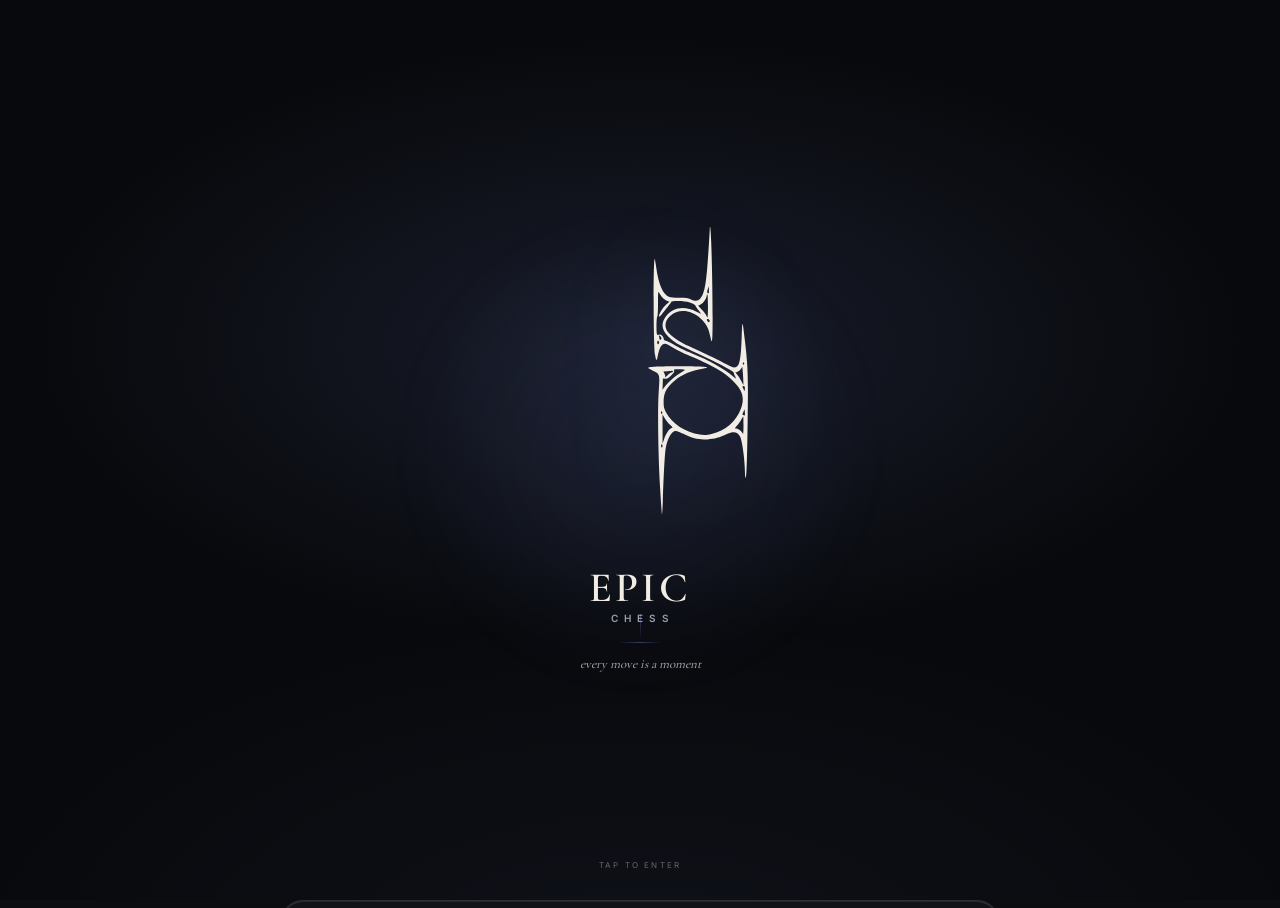
==== commit 347b4288: "Liquid glass pass: stagger, specular drift, drawer polish" ====
--- a/dist/agent-chess.html
+++ b/dist/agent-chess.html
@@ -1631,6 +1631,92 @@
   }
   .intro.hide { opacity: 0; }
   .board-stage, .piece, .embers i { animation: none !important; transition: none !important; }
+}
+
+/* ============================================================ LIQUID PASS
+ * One authored material moment: light travels across the glass, never a
+ * generic shimmer on every card. Depth is offset + blur, never a flat halo.
+ */
+
+::selection { background: var(--accent-soft); color: var(--pearl); }
+.panel-body, .sheet, .move-list { scrollbar-width: thin; scrollbar-color: rgba(255, 255, 255, 0.16) transparent; }
+.panel-body::-webkit-scrollbar, .sheet::-webkit-scrollbar, .move-list::-webkit-scrollbar { width: 4px; }
+.panel-body::-webkit-scrollbar-thumb, .sheet::-webkit-scrollbar-thumb, .move-list::-webkit-scrollbar-thumb {
+  border-radius: 4px;
+  background: rgba(255, 255, 255, 0.16);
+}
+
+.stage-top, .stage-main, .stage-foot {
+  opacity: 0;
+  transform: translateY(10px);
+  transition: opacity 780ms var(--ease-out), transform 780ms var(--ease-out);
+}
+html.stage-in .stage-top { opacity: 1; transform: none; transition-delay: 80ms; }
+html.stage-in .stage-main { opacity: 1; transform: none; transition-delay: 180ms; }
+html.stage-in .stage-foot { opacity: 1; transform: none; transition-delay: 300ms; }
+
+.transport { position: relative; overflow: hidden; isolation: isolate; }
+.transport::after {
+  content: '';
+  position: absolute;
+  inset: -40% -60%;
+  z-index: 1;
+  pointer-events: none;
+  background: linear-gradient(104deg, transparent 38%, rgba(255, 255, 255, 0.16) 48%, rgba(255, 255, 255, 0.03) 54%, transparent 62%);
+  transform: translateX(-58%);
+  animation: glass-drift 7.5s 900ms cubic-bezier(0.45, 0, 0.2, 1) infinite;
+}
+@keyframes glass-drift {
+  0% { transform: translateX(-58%); opacity: 0; }
+  12% { opacity: 1; }
+  55% { opacity: 1; }
+  70%, 100% { transform: translateX(58%); opacity: 0; }
+}
+.play-btn, .pause-btn { position: relative; z-index: 2; }
+
+.stage .board-plinth { animation: plinth-breathe 11s ease-in-out infinite alternate; }
+@keyframes plinth-breathe {
+  from { box-shadow: inset 0 1px 0 rgba(255, 255, 255, 0.14), 0 30px 70px -30px rgba(0, 0, 0, 0.95), 0 0 80px -56px var(--accent); }
+  to { box-shadow: inset 0 1px 0 rgba(255, 255, 255, 0.18), 0 34px 80px -28px rgba(0, 0, 0, 0.98), 0 0 130px -48px var(--accent); }
+}
+
+.mode-card { isolation: isolate; }
+.mode-card::after {
+  content: '';
+  position: absolute;
+  inset: 0;
+  z-index: -1;
+  opacity: 0;
+  background: radial-gradient(120% 90% at 20% 0%, rgba(255, 255, 255, 0.14), transparent 58%);
+  transition: opacity 260ms var(--ease-out);
+}
+.mode-card:active::after { opacity: 1; }
+.mode-card.available::before {
+  content: '';
+  position: absolute;
+  inset: 0;
+  border-radius: inherit;
+  pointer-events: none;
+  box-shadow: inset 0 1px 0 rgba(255, 255, 255, 0.18), inset 0 -1px 0 rgba(138, 162, 255, 0.12);
+}
+
+.intro-word { position: relative; }
+.intro-word::after {
+  content: '';
+  position: absolute;
+  left: 50%;
+  bottom: -14px;
+  width: 1px;
+  height: 26px;
+  background: linear-gradient(180deg, var(--accent-line), transparent);
+  transform: translateX(-50%);
+  animation: intro-thread 900ms 1200ms var(--ease-out) both;
+}
+@keyframes intro-thread { from { opacity: 0; transform: translate(-50%, -6px) scaleY(0.3); } to { opacity: 1; transform: translate(-50%, 0) scaleY(1); } }
+
+@media (prefers-reduced-motion: reduce) {
+  .transport::after, .stage .board-plinth, .intro-word::after { animation: none !important; }
+  .stage-top, .stage-main, .stage-foot { opacity: 1 !important; transform: none !important; transition: none !important; }
 }
 
 </style>
@@ -5788,12 +5874,12 @@
   // -------------------------------------------------------------------- modes
 
   const MODES = [
-    { id: 'adventure', name: 'Adventure', note: 'Story', tag: 'Soon', ready: false, num: '01' },
-    { id: 'rank', name: 'Rank', note: 'Ladder', tag: 'Soon', ready: false, num: '02' },
-    { id: 'bot', name: 'Play with Bot', note: 'One board', tag: 'Ready', ready: true, num: '03' },
-    { id: 'puzzle', name: 'Puzzle', note: 'Set pieces', tag: 'Soon', ready: false, num: '04' },
-    { id: 'atomic', name: 'Atomic', note: 'Chain reaction', tag: 'Soon', ready: false, num: '05' },
-    { id: 'classic', name: 'Classic', note: 'Two players', tag: 'Ready', ready: true, num: '06' }
+    { id: 'adventure', name: 'Adventure', note: 'Story', tag: 'Soon', ready: false },
+    { id: 'rank', name: 'Rank', note: 'Ladder', tag: 'Soon', ready: false },
+    { id: 'bot', name: 'Play with Bot', note: 'One board', tag: 'Ready', ready: true },
+    { id: 'puzzle', name: 'Puzzle', note: 'Set pieces', tag: 'Soon', ready: false },
+    { id: 'atomic', name: 'Atomic', note: 'Chain reaction', tag: 'Soon', ready: false },
+    { id: 'classic', name: 'Classic', note: 'Two players', tag: 'Ready', ready: true }
   ];
 
   function modeSheet() {
@@ -5801,7 +5887,6 @@
       '<div class="sheet-grab" aria-hidden="true"></div>' +
       '<div class="sheet-head">' +
         '<div>' +
-          '<span class="sheet-kicker">The table</span>' +
           '<h2 class="sheet-title">Choose a mode</h2>' +
           '<p class="sheet-sub">One board. Six ways to enter it.</p>' +
         '</div>' +
@@ -5810,7 +5895,6 @@
       '<div class="mode-grid">' +
         MODES.map((m) =>
           '<button class="mode-card ' + (m.ready ? 'available' : 'locked') + '" type="button" data-mode="' + m.id + '">' +
-            '<span class="num" aria-hidden="true">' + m.num + '</span>' +
             '<span class="ico" aria-hidden="true">' + icon(m.id) + '</span>' +
             '<h3>' + m.name + '</h3>' +
             '<p>' + m.note + '</p>' +
@@ -5845,7 +5929,6 @@
       '<div class="sheet-grab" aria-hidden="true"></div>' +
       '<div class="sheet-head">' +
         '<div>' +
-          '<span class="sheet-kicker">Play with Bot</span>' +
           '<h2 class="sheet-title">Set the table</h2>' +
           '<p class="sheet-sub">Pick a colour and a difficulty.</p>' +
         '</div>' +
@@ -5911,7 +5994,6 @@
       '<div class="sheet-grab" aria-hidden="true"></div>' +
       '<div class="sheet-head">' +
         '<div>' +
-          '<span class="sheet-kicker">Paused</span>' +
           '<h2 class="sheet-title">Take a breath</h2>' +
           '<p class="sheet-sub">The board will wait.</p>' +
         '</div>' +
